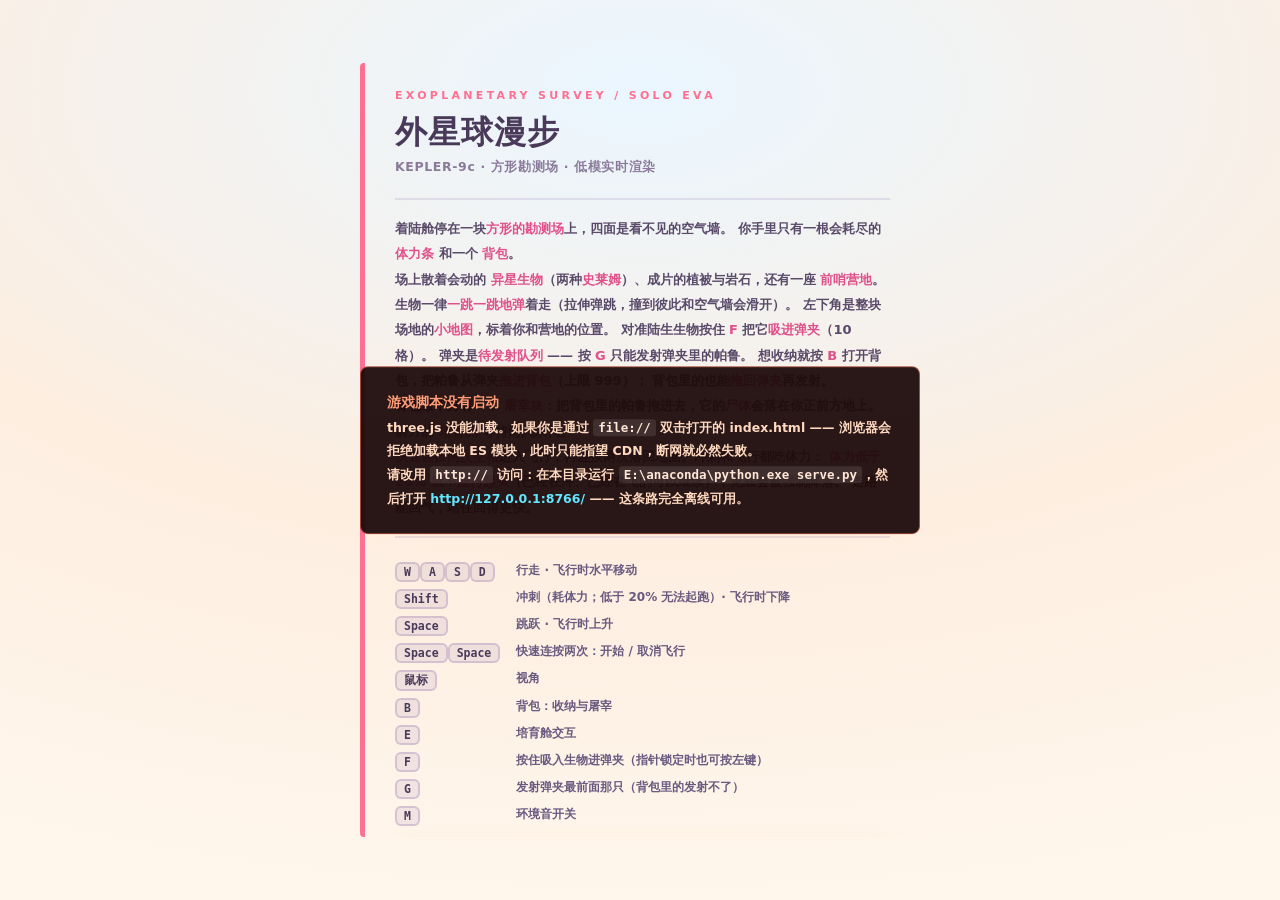
==== index.html @ 89129984 "Uploaded original code" ====
<!DOCTYPE html>
<html lang="zh-CN">
<head>
<meta charset="utf-8" />
<meta name="viewport" content="width=device-width,initial-scale=1,viewport-fit=cover" />
<!-- 内联空图标：省掉每次访问的 /favicon.ico 404 -->
<link rel="icon" href="data:image/svg+xml,%3Csvg xmlns='http://www.w3.org/2000/svg' viewBox='0 0 32 32'%3E%3Ccircle cx='16' cy='16' r='13' fill='%237a4a9e'/%3E%3Ccircle cx='11' cy='12' r='4' fill='%2363e7ff'/%3E%3C/svg%3E" />
<title>KEPLER-9c · 外星球漫步</title>
<link rel="stylesheet" href="./chamber.css" />
<style>
  :root{
    --amber:#ff6f91;
    --cyan:#37c8f0;
    --violet:#b08cff;
    --dim:#8d7fa6;
    --ink:#4a3a5a;
    --cream:#fff8f0;
  }
  *{margin:0;padding:0;box-sizing:border-box}
  html,body{width:100%;height:100%;overflow:hidden;background:#07060f}
  body{
    font-family:"Segoe UI","Microsoft YaHei","PingFang SC",system-ui,-apple-system,sans-serif;
    font-weight:700;
    color:var(--ink); -webkit-font-smoothing:antialiased;
    user-select:none;
  }
  #app{display:block;width:100%;height:100%}

  /* ---------- HUD ---------- */
  #hud{position:fixed;inset:0;pointer-events:none;opacity:0;transition:opacity .5s ease}
  #hud.on{opacity:1}

  .panel{
    background:rgba(255,252,248,.86);
    border:3px solid #ffffff;
    border-radius:18px;
    padding:10px 14px;
    box-shadow:0 4px 0 rgba(190,150,215,.35), 0 10px 24px rgba(130,100,170,.20);
    font-size:12px;
    line-height:1.6;
    letter-spacing:.02em;
    color:var(--ink);
  }

  /* 准星 */
  #reticle{
    position:absolute;left:50%;top:50%;width:22px;height:22px;
    transform:translate(-50%,-50%);
  }
  #reticle::before,#reticle::after{
    content:"";position:absolute;background:rgba(200,235,255,.75);
  }
  #reticle::before{left:50%;top:50%;width:2px;height:2px;transform:translate(-50%,-50%);border-radius:50%;box-shadow:0 0 6px 2px rgba(120,230,255,.55)}
  #reticle i{
    position:absolute;background:rgba(160,220,255,.42);
  }
  #reticle i:nth-child(1){left:50%;top:0;width:1px;height:6px;transform:translateX(-50%)}
  #reticle i:nth-child(2){left:50%;bottom:0;width:1px;height:6px;transform:translateX(-50%)}
  #reticle i:nth-child(3){top:50%;left:0;height:1px;width:6px;transform:translateY(-50%)}
  #reticle i:nth-child(4){top:50%;right:0;height:1px;width:6px;transform:translateY(-50%)}

  /* 左上：标题 */
  #topleft{position:absolute;left:16px;top:16px;max-width:260px}
  #topleft .site{color:var(--amber);font-size:11px;letter-spacing:.18em}
  #topleft .title{font-size:19px;letter-spacing:.03em;margin-top:3px}

  /* 右上：只剩飞行指示灯（不再挂 .panel —— 不飞时它 display:none，
     留着白底边框会变成一个空药丸）。
     本来这里还有体力条 + 地表风速 + 恒星高度，2026-09-23 按用户要求：
     体力条搬到底部中间（原弹夹的位置），风速与恒星高度两个读数删掉。 */
  #topright{position:absolute;right:16px;top:16px;text-align:right}
  /* 飞行指示灯自己顶一颗小药丸，替代原来的 panel 背景 */
  #flytag{
    display:none;padding:6px 12px;border-radius:14px;
    background:rgba(255,252,248,.86);border:3px solid #ffffff;
    box-shadow:0 4px 0 rgba(190,150,215,.30);
    font-size:11px;letter-spacing:.12em;color:#0d9fd6;text-align:right;
  }
  #flytag.on{display:block;animation:warn 1.6s ease-in-out infinite}

  /* 体力条通用件（位置在 #stamwrap 里定） */
  .bar{height:13px;border-radius:8px;background:rgba(120,100,150,.18);border:2.5px solid #fff;overflow:hidden;margin-top:5px}
  .bar>span{display:block;height:100%;width:100%;background:linear-gradient(90deg,#ffe07a,#ffb03c);transition:width .25s linear,background .4s}
  .bar.low>span{background:linear-gradient(90deg,#ff8a4c,#ff5f6d)}
  #stamwrap.low{animation:warn 1.1s ease-in-out infinite}
  @keyframes warn{0%,100%{opacity:1}50%{opacity:.42}}

  /* 左下角**整列**：小地图在上、坐标面板在下（用户 2026-09-23 指定小地图放在"现在的方框上方"）。
     用纵向 flex 而不是给小地图写死 bottom：面板高度会随字号 / 窄屏媒体查询变，
     写死偏移在窄屏必错。整列左对齐、底部贴着 16 px。
     `pointer-events` 继承 #hud 的 none —— 小地图是纯显示，不该抢鼠标。

     ⚠️ 列宽由**最宽的子元素**决定（flex 列的主轴是纵向，宽度是交叉轴）。
     而画布是 `width:100%`（百分比宽度**不参与**父元素的固有宽度计算）⇒
     真正决定列宽的是画布的**固有宽度** 220 + 内边距。所以：
       · 想缩窄屏，必须缩**画布**，只缩 #minimap 的内边距没用；
       · 想让小地图和坐标面板**同宽**，只能靠 `align-items:stretch`（默认），
         两边都别写死宽度。
     本轮第一版就是只在小屏缩了内边距，结果 720 宽下列宽仍是 234 px、
     #bottomleft 被撑宽之后压住了底部中间的体力条（实测重叠 27×55 px）。
     统一用一个变量控制画布尺寸，两处（基础 + 两个断点）都改这一个数。 */
  #leftcol{
    --map: 220px;                  /* 小地图画布的边长（正方形）—— 唯一需要调的数 */
    position:absolute;left:16px;bottom:16px;
    display:flex;flex-direction:column;align-items:stretch;gap:10px;
  }

  /* 小地图 —— **正方形**，范围是整个方形场地（±ARENA），不是"玩家附近的一块"。
     所以它是"区域图"：玩家点随走动在图上移动，营地是一个固定的地标。
     画布 220×220 是**绘制坐标系**（drawMinimap 按它算），显示尺寸交给 CSS 缩放；
     这样窄屏整体缩小时绘制代码一行都不用改。 */
  #minimap{
    width:100%;padding:7px;border-radius:16px;
    background:rgba(255,252,248,.88);border:3px solid #ffffff;
    box-shadow:0 4px 0 rgba(190,150,215,.32), 0 10px 22px rgba(130,100,170,.18);
  }
  /* max-width 走 --map（见 #leftcol 里那段"列宽由画布固有宽度决定"的说明）；
     aspect-ratio 必须**显式**写：
     canvas 是 replaced element，理论上 `width:100%` + `height:auto` 会按内在比例算高，
     但那是"依赖实现"的写法 —— 写死 1/1 才能保证它**真的是正方形**（需求原文就是"正方形"）。
     少了这一行，canvas 会按 HTML 属性 height=220 撑高，宽 190 高 220 ⇒ 长方形。 */
  #minimap canvas{display:block;width:100%;max-width:var(--map);aspect-ratio:1/1;border-radius:10px}

  /* 左下：坐标 / 地貌 / 海拔 —— 位置由 #leftcol 的 flex 决定，自己不再绝对定位 */
  #bottomleft{min-width:210px}
  #bottomleft .k{color:#8a7a9a}

  /* 右下：提示 */
  #bottomright{
    position:absolute;right:16px;bottom:16px;text-align:right;color:#7a6a90;font-size:11px;line-height:1.8;
    background:rgba(255,252,248,.86);border:3px solid #ffffff;border-radius:16px;
    padding:9px 13px;box-shadow:0 4px 0 rgba(190,150,215,.30);
  }
  #bottomright b{color:#ff5f8d;font-weight:800}

  /* ⚠️ 窄窗口收边的 @media 在**文件末尾**（和 640px 那条放一起）——
     别搬到这儿来：媒体查询的优先级**不比基础规则高**（选择器一样就按源码顺序定胜负），
     而 #mag / #stamwrap 的基础规则在后面 ⇒ 放在这里会被它们原样盖掉、
     变成一段"看起来生效、其实一行都没起作用"的死代码。
     这个坑本轮踩过：第一版就写在这儿，#mag / #stamwrap 的窄屏值全是死的，
     只有 #bottomleft / #bottomright（基础规则在更前面）真的收窄了 ——
     而探针当时**照样全绿**（因为只查"有没有重叠"，不查"收窄有没有生效"）。
     所以 _probe_hud.mjs 后来补了一条"窄屏宽度必须小于默认宽度"的断言。 */

  /* 提示条（飞行被拒 / 弹夹满 / 屠宰失败…）—— 保留，只服务信号源的那两条调用删了 */
  #toast{
    position:absolute;left:50%;top:22%;transform:translateX(-50%);
    text-align:center;opacity:0;transition:opacity .4s;
    padding:12px 22px;border-radius:18px;
    background:rgba(255,252,248,.92);border:3px solid #ffffff;
    box-shadow:0 4px 0 rgba(190,150,215,.35), 0 10px 24px rgba(130,100,170,.20);
  }
  #toast.on{opacity:1}
  #toast .l1{color:var(--amber);font-size:11px;letter-spacing:.24em}
  #toast .l2{font-size:20px;letter-spacing:.03em;margin-top:5px;color:var(--ink)}

  /* 弹夹（10 格）—— 原来是 5 格的「采集槽」，容量和身份都变了：
     它现在只是**待发射队列**，收纳在背包里（B 打开后拖动转移）。
     2026-09-23 位置从「底部中间」换成「顶部中间」（原来放罗盘的地方）。 */
  #mag{
    position:absolute;left:50%;top:14px;transform:translateX(-50%);
    display:flex;align-items:center;gap:10px;padding:8px 14px;border-radius:20px;
    background:rgba(255,252,248,.88);border:3px solid #ffffff;
    box-shadow:0 4px 0 rgba(190,150,215,.32), 0 10px 22px rgba(130,100,170,.18);
  }
  #mag em{font-style:normal;font-size:10px;letter-spacing:.22em;color:var(--amber)}
  #mag .pips{display:flex;gap:6px}
  #mag .pips i{
    width:13px;height:13px;border-radius:50%;
    background:rgba(120,100,150,.16);border:2.5px solid rgba(255,255,255,.95);
  }
  #mag .pips i.on{
    background:linear-gradient(180deg,#ffe07a,#ff9a4d);
    border-color:#fff6d8;
    box-shadow:0 0 10px rgba(255,180,80,.75);
  }

  /* 繁衍提醒（可以接生了）—— 挂在弹夹下方、顶部中间。
     刻意做成**常驻 + 呼吸**：它出现时玩家多半正在世界里跑，
     如果做成"闪一下就消失"（像 #toast 那样 2.6 秒）就会被漏掉。 */
  #breedtag{
    display:none;
    position:absolute;left:50%;top:58px;transform:translateX(-50%);
    padding:6px 14px;border-radius:14px;white-space:nowrap;
    background:rgba(255,246,235,.94);border:3px solid #ffffff;
    box-shadow:0 4px 0 rgba(230,150,90,.35);
    font-size:11.5px;letter-spacing:.06em;color:#c1762a;
  }
  #breedtag.on{display:block;animation:warn 1.4s ease-in-out infinite}
  #breedtag b{color:#e0562e}

  /* 体力条 —— 2026-09-23 从右上搬到底部中间（**原弹夹的位置**，两者对调）。
     外形沿用弹夹那颗白色药丸，这样底部中间看起来是「换了个内容」而不是「多了一块」。
     宽度用 min(300px,44vw)：够放下「体力 / 100%」一行 + 一条能看出发电机理的进度条，
     窄窗口时自动收，不会顶到左下的坐标面板。 */
  #stamwrap{
    position:absolute;left:50%;bottom:18px;transform:translateX(-50%);
    width:min(300px,44vw);padding:8px 14px;border-radius:20px;
    background:rgba(255,252,248,.88);border:3px solid #ffffff;
    box-shadow:0 4px 0 rgba(190,150,215,.32), 0 10px 22px rgba(130,100,170,.18);
  }
  #stamwrap .row{display:flex;justify-content:space-between;gap:12px;font-size:11.5px}
  #stamwrap .k{color:#8a7a9a}

  /* 缺氧红边 */
  #vignette{
    position:fixed;inset:0;pointer-events:none;opacity:0;transition:opacity .6s;
    box-shadow:inset 0 0 140px 30px rgba(255,50,70,.55);
  }
  #vignette.on{opacity:1;animation:warn 2.2s ease-in-out infinite}

  /* 暂停与音量 */
  #dim{
    position:fixed;inset:0;background:rgba(17,31,32,.48);backdrop-filter:blur(3px);
    opacity:0;pointer-events:none;transition:opacity .15s;
    display:flex;align-items:center;justify-content:center;z-index:60;padding:16px;
  }
  #dim[hidden]{display:none}
  #dim.on{opacity:1;pointer-events:auto}
  #pause-menu{
    box-sizing:border-box;width:min(400px,100%);max-height:calc(100dvh - 32px);overflow:auto;
    padding:26px;border-radius:8px;color:#29454c;background:#f3f8f5;
    border:1px solid #a5bdb8;box-shadow:0 16px 60px #172c3c38;letter-spacing:0;
  }
  #pause-menu h2{margin:0 0 24px;font-size:22px;letter-spacing:0}
  .volume-row{display:grid;grid-template-columns:minmax(0,1fr) 48px;gap:10px;margin:0 0 22px;font-size:14px}
  .volume-row label{font-weight:600}
  .volume-row output{text-align:right;font-variant-numeric:tabular-nums;color:#527077}
  .volume-row input{grid-column:1 / -1;width:100%;min-width:0;height:26px;margin:0;accent-color:#328779;cursor:pointer}
  #pause-resume{width:100%;min-height:44px;border:1px solid #357f73;border-radius:6px;
    background:#357f73;color:#fff;font:600 14px "Segoe UI","Microsoft YaHei",sans-serif;cursor:pointer}
  #pause-resume:hover{background:#28695f}
  #pause-mute-label{display:flex;align-items:center;gap:8px;margin:0 0 20px;font-size:14px}
  #audio-muted{width:18px;height:18px;accent-color:#328779}
  #pause-menu :focus-visible{outline:3px solid #d2aa47;outline-offset:4px}

  /* 指针锁不可用时的兜底提示 */
  #hint{
    position:fixed;left:50%;bottom:56px;transform:translateX(-50%);
    padding:8px 18px;border-radius:6px;font-size:11.5px;letter-spacing:.06em;
    color:#ffffff;background:linear-gradient(90deg,#ff8fb0,#ffb35c);font-weight:800;
    box-shadow:0 0 22px rgba(255,180,90,.3);
    opacity:0;pointer-events:none;transition:opacity .4s;z-index:6;
  }
  #hint.on{opacity:1}

  /* 启动失败诊断 */
  #fatal{
    display:none;position:fixed;left:50%;top:50%;transform:translate(-50%,-50%);
    max-width:min(560px,88vw);z-index:40;
    padding:22px 26px;border-radius:8px;line-height:1.9;font-size:12.5px;
    color:#ffd9c0;background:rgba(28,10,10,.94);border:1px solid rgba(255,120,90,.55);
  }
  #fatal b{color:#ff9d78;font-size:14px}
  #fatal code{background:rgba(255,255,255,.1);padding:1px 5px;border-radius:3px;color:#ffe6d6}
  #fatal small{color:#c9a89a;word-break:break-all}
  #fatal a,#fatal .u{color:#63e7ff}

  /* 开场 */
  #intro{
    position:fixed;inset:0;display:flex;align-items:center;justify-content:center;
    background:radial-gradient(120% 90% at 50% 10%,#eaf6ff 0%,#fdeee0 55%,#fff6ec 100%);
    z-index:20;transition:opacity .6s ease;
  }
  #intro.hide{opacity:0;pointer-events:none}
  #intro .card{
    width:min(560px,88vw);border-left:5px solid var(--amber);padding:26px 30px;border-radius:4px;
    /* 视口不够高时卡片会被裁掉且**无法找回**：html/body 是 overflow:hidden，
       #intro 又是 position:fixed，所以超出视口的部分既不会出现滚动条、也不会随滚动出现。
       实测 960×540 下标题与按键表底部整块消失（背包面板早有 max-height:86vh;overflow:auto，
       开场卡漏了这一句）。补上即可，高视口下行为完全不变。 */
    max-height:86vh;overflow:auto;
  }
  #intro .eyebrow{color:var(--amber);font-size:11px;letter-spacing:.30em}
  #intro h1{font-size:32px;font-weight:800;letter-spacing:.03em;margin:9px 0 4px;color:var(--ink)}
  #intro .tag{color:#8a7a9a;font-size:12.5px;letter-spacing:.05em}
  #intro .brief{
    margin:22px 0 24px;font-size:13px;line-height:1.95;color:#5a4a6a;
    border-top:2px solid rgba(140,110,170,.18);border-bottom:2px solid rgba(140,110,170,.18);
    padding:16px 0;
  }
  #intro .brief b{color:#e0508a;font-weight:800}
  #intro .keys{display:grid;grid-template-columns:auto 1fr;gap:7px 16px;font-size:12px;color:#6a5a80}
  #intro .keys kbd{
    display:inline-block;min-width:22px;text-align:center;
    background:rgba(140,110,170,.12);border:2px solid rgba(140,110,170,.28);
    border-radius:6px;padding:1px 7px;font-size:11.5px;color:var(--ink);font-weight:700;
  }
  #intro button{
    margin-top:26px;width:100%;padding:13px;cursor:pointer;
    font-family:inherit;font-size:13px;letter-spacing:.24em;
    color:#ffffff;background:linear-gradient(90deg,#ff8fb0,#ffb35c);font-weight:800;
    border:none;border-radius:5px;box-shadow:0 0 26px rgba(255,180,90,.28);
    transition:transform .12s,box-shadow .2s;
  }
  #intro button:hover{transform:translateY(-1px);box-shadow:0 0 34px rgba(255,180,90,.45)}
  #intro .hint{margin-top:12px;font-size:11px;color:#9a8ab0;text-align:center;letter-spacing:.04em}

  /* ---------- 背包（分页：帕鲁 / 繁衍） ---------- */
  #bag{
    position:fixed;inset:0;z-index:12;display:flex;align-items:center;justify-content:center;
    background:rgba(40,26,60,.34);backdrop-filter:blur(3px);
    opacity:0;pointer-events:none;transition:opacity .18s;
  }
  #bag.on{opacity:1;pointer-events:auto}
  #bag .card{
    width:min(600px,92vw);max-height:86vh;overflow:auto;
    background:rgba(255,252,248,.97);border:3px solid #ffffff;border-radius:22px;
    padding:18px 20px 20px;
    box-shadow:0 6px 0 rgba(190,150,215,.35), 0 18px 40px rgba(120,90,160,.30);
  }
  #bag .head{display:flex;align-items:baseline;justify-content:space-between;gap:12px}
  #bag .head .t{font-size:19px;letter-spacing:.06em;color:var(--ink)}
  #bag .head .h{font-size:11px;color:#8d7fa6;letter-spacing:.04em}
  #bag .head .h b{color:#ff5f8d}
  #bag .tabs{display:flex;gap:8px;margin:14px 0}
  #bag .tab{
    flex:1;text-align:center;padding:9px 0;border-radius:14px;cursor:pointer;
    font-size:13px;letter-spacing:.10em;color:#8d7fa6;
    background:rgba(140,110,170,.10);border:3px solid rgba(255,255,255,.92);
    transition:transform .12s,background .2s,color .2s;
  }
  #bag .tab:hover{transform:translateY(-1px)}
  #bag .tab.on{
    color:#ffffff;background:linear-gradient(90deg,#ff8fb0,#ffb35c);
    border-color:#ffffff;box-shadow:0 3px 0 rgba(190,150,215,.45);
  }
  #bag .page{display:none}
  #bag .page.on{display:block}
  #bag .sect{font-size:11px;letter-spacing:.20em;color:#ff6f91;margin:14px 0 8px}
  #bag .sect .hint{letter-spacing:0;color:#a396b8;font-size:10.5px;margin-left:8px}
  #bag .sect .btn{
    float:right;font:inherit;font-size:10px;letter-spacing:.06em;
    padding:3px 9px;border-radius:10px;cursor:pointer;color:#0d7fa6;
    background:rgba(120,220,255,.24);border:2px solid #ffffff;
  }
  #bag .sect .btn:hover{background:rgba(120,220,255,.44)}
  #bag .sect .btn[disabled]{opacity:.38;cursor:default}

  /* 一格帕鲁（弹夹格 / 背包格共用 .pal，只是容器不同） */
  #bag .pal{
    border-radius:12px;border:3px solid #ffffff;overflow:hidden;
    box-shadow:0 3px 0 rgba(190,150,215,.22);
    -webkit-user-select:none;user-select:none;
  }
  #bag .pal .n{display:block;overflow:hidden;text-overflow:ellipsis;white-space:nowrap}
  #bag .pal .s{display:block;color:#9a8ab0;margin-top:2px}

  /* 弹夹：5 列 × 2 行 = 10 格。
     第一版排成 10 列，实测每格只有 48 px，"圆滚食草兽"被截成"圆…"（见 _shots/j1）。
     5 列给到 106 px，名字和体型都读得全，而且"两排十个"本来就像个弹夹。 */
  #bag .slots{display:grid;grid-template-columns:repeat(5,1fr);gap:6px}
  #bag .slots > .pal{
    min-height:46px;padding:7px 9px;
    background:rgba(255,214,150,.44);color:var(--ink);cursor:grab;
  }
  #bag .slots > .pal .n{font-size:11.5px}
  #bag .slots > .pal .s{font-size:10px}
  #bag .slots > .pal.empty{
    background:rgba(140,110,170,.09);color:#b3a6c4;cursor:default;
  }

  /* 背包网格：6 列 + 固定高度可滚动 —— 上限 999 只也不会有 999 行把面板撑爆 */
  #bag .baggrid{
    display:grid;grid-template-columns:repeat(6,1fr);gap:6px;
    max-height:188px;overflow-y:auto;padding:5px;border-radius:14px;
    background:rgba(140,110,170,.06);
    border:2px dashed rgba(140,110,170,.20);
  }
  #bag .baggrid > .pal{
    padding:7px 8px;min-height:46px;font-size:11px;
    background:rgba(255,214,150,.36);color:var(--ink);cursor:grab;
  }
  #bag .baggrid > .pal .n{font-size:11.5px}
  #bag .baggrid > .pal .s{font-size:10px}
  #bag .emptyhint{font-size:11px;color:#a396b8;padding:12px 6px}

  /* 拖放反馈：正在拖的格子变淡；接收区高亮。
     （原来 .hot 被加在 #bagPage0 上，而这里的选择器要求元素自带 data-zone ⇒
       高亮**从来没显示过**。现在改成给解析出来的那个 zone 元素加 .hot。） */
  #bag .pal.dragging{opacity:.40}
  #bag [data-zone].hot{background:rgba(120,220,255,.20)}

  /* 屠宰块：卡片最下方的一块。
     ⚠️ **必须是 sticky** —— 这是 2026-09-22 靠真浏览器探针量出来的问题，
     无头测试**看不见**（它只验处理器逻辑 + 假元素链，不量几何）：
     帕鲁页内容一多，卡片超过 max-height:86vh 开始滚动，而这块在最下方
     ⇒ 被推到可视区外。实测：屠宰块中心 y=690 / 视口高 602，
     于是"拖到屠宰块上"这条链路里 dragOver 与 drop 的命中点都在屏幕外，
     全程 0 反应 —— 玩家既看不见也拖不到，等于这个功能没做。
     sticky(bottom:0) 让它在卡片滚动时钉在可视区底部，随时能被命中。
     代价：必须换成**不透明背景**，否则滚上来的内容会从它背后透出来。 */
  #bag .slab{
    position:sticky;bottom:0;z-index:2;
    margin-top:14px;padding:11px 14px;border-radius:16px;
    display:flex;align-items:center;justify-content:space-between;gap:12px;
    background:#fff3f5;
    border:3px dashed rgba(230,90,120,.45);
    transition:background .15s,border-color .15s;
  }
  #bag .slab .t{font-size:12.5px;letter-spacing:.14em;color:#d24a6e}
  #bag .slab .hint{letter-spacing:0;color:#b08fa0;font-size:10.5px;margin-left:8px}
  #bag .slab .ct{font-size:11.5px;color:#a396b8}
  #bag .slab .ct b{font-size:15px;color:#d24a6e;letter-spacing:.04em}
  /* 高亮态同理要**不透明**，否则钉住时背后内容会透出来 */
  #bag .slab.hot{background:#ffdde4;border-color:#e8567a;border-style:solid}

  /* ---------- 繁衍页（2026-09-23：骨架 → 真界面） ----------
     3 行 = 3 对；每行 [编号][左槽] [中列：状态+按钮] [右槽]。
     用 flex 而不是 grid：中列宽度随按钮文案变（"交配"→"交配中…"→"接生"），
     grid 的定宽会让槽位跟着抖。 */
  #bag .brow{
    display:flex;align-items:center;gap:8px;margin-bottom:8px;
    background:rgba(140,110,170,.05);border-radius:14px;padding:8px 10px;
  }
  #bag .bnum{
    flex:0 0 auto;width:20px;height:20px;border-radius:50%;
    background:rgba(140,110,170,.16);color:#7a6a90;
    font-size:11px;display:flex;align-items:center;justify-content:center;
  }
  #bag .bslot{
    flex:1 1 0;min-width:0;min-height:64px;border-radius:12px;padding:8px 10px;
    background:#fffdfb;border:2.5px solid rgba(255,255,255,.95);
    box-shadow:0 2px 0 rgba(190,150,215,.20);
    display:flex;flex-direction:column;justify-content:center;gap:3px;
    cursor:pointer;
  }
  #bag .bslot.empty{
    background:rgba(140,110,170,.05);border:2.5px dashed rgba(140,110,170,.26);
    cursor:default;
  }
  #bag .bslot .n{font-size:11.5px;overflow:hidden;text-overflow:ellipsis;white-space:nowrap}
  #bag .bslot .s{font-size:10px;color:#9a8ab0;overflow:hidden;text-overflow:ellipsis;white-space:nowrap}
  #bag .bmid{flex:0 0 92px;display:flex;flex-direction:column;align-items:center;gap:5px}
  #bag .bmid .btn{font-size:11px;padding:5px 12px}
  #bag .bstat{font-size:10px;color:#a396b8;letter-spacing:.04em;white-space:nowrap}
  #bag .bstat.run{color:#d2894a}
  #bag .bstat.run b{font-size:14px;color:#e07a2e;letter-spacing:0}
  #bag .bstat.ok{color:#2fa86a}
  #bag .bres{
    margin-top:4px;padding:9px 12px;border-radius:12px;font-size:11px;line-height:1.75;
    background:rgba(120,220,255,.14);border:2.5px solid rgba(255,255,255,.9);color:#3d6f88;
  }
  #bag .bres.hint{background:rgba(140,110,170,.06);color:#a396b8}

  /* 右键菜单（帕鲁页背包格子上右键 →「送去交配」）。
     position:fixed + 鼠标坐标：放在 #bagCard 里但不受它的布局影响。 */
  #bag .palmenu{
    position:fixed;z-index:9;display:none;min-width:120px;padding:5px;
    background:#fffdfb;border-radius:12px;border:2.5px solid #ffffff;
    box-shadow:0 6px 18px rgba(130,100,170,.28);
  }
  #bag .palmenu.on{display:block}
  #bag .palmenu .mi{
    display:block;width:100%;text-align:left;font:inherit;font-size:11.5px;
    padding:7px 10px;border:0;border-radius:9px;background:transparent;
    color:var(--ink);cursor:pointer;
  }
  #bag .palmenu .mi:hover{background:rgba(120,220,255,.30)}
  #bag .palmenu .mi[disabled]{opacity:.38;cursor:default}
  #bag .palmenu .mi[disabled]:hover{background:transparent}

  #bag .dex{display:flex;flex-wrap:wrap;gap:8px}
  #bag .dex i{
    font-style:normal;font-size:11.5px;padding:5px 11px;border-radius:12px;
    background:rgba(140,110,170,.10);border:2.5px solid #ffffff;color:#a396b8;
  }
  #bag .dex i.got{color:#0d9fd6;background:rgba(120,220,255,.24)}
  /* 「素材」那一行的样式（.mat/.dot/.nm/.ct）已随矿/孢子撤掉 */
  #bag .foot{
    margin-top:14px;padding-top:12px;border-top:2px solid rgba(140,110,170,.16);
    font-size:11.5px;color:#8d7fa6;display:flex;justify-content:space-between;gap:10px;
  }

  /* 「拾取素材」的浮动提示样式已撤掉（连 element #pick 一起删） */

  /* ============================================================
     窄窗口收边 —— 数字是 _probe_hud.mjs 用**真浏览器量出来的**，不是估的
     ------------------------------------------------------------
     弹夹搬到顶部中间、体力条搬到底部中间之后，量了两个窄视口：
       · 720×560：体力条(300 px) 与 #bottomleft / #bottomright 各压住 16 / 12 px
       · 620×520：弹夹(252 px) 还压住 #topleft 5 px，底部那两条压得更多
     ⚠️ 这**不是"搬位置造成的"**：底部中间那颗药丸原来就在那儿（弹夹原在底部中间），
     所以这是**既有的窄屏缺陷，只是以前没人量过**（窄屏只有肉眼截图这一条检查路径）。
     这里顺手修掉，而**位置一个都不动** —— 只做三件不改位置的事：
       ① 两个角面板在窄屏收紧字号与内边距，把中间通道让出来；
       ② 弹夹的格子与小标题在窄屏缩一档（比整体 scale() 清晰，也不会糊字）；
       ③ 极窄时沿用既有策略（原来 <=640px 就藏 #topright），把按键提示也收掉。

     ⚠️⚠️ 位置不能动：这种收边 @media **必须放在所有基础规则之后**。
     媒体查询的优先级不比基础规则高 —— 选择器一样时就按**源码顺序**定胜负。
     第一版把它写在了 #mag / #stamwrap 的基础规则**前面**，于是那两条的窄屏值
     被原样盖掉、成了死代码，而探针当时**照样全绿**（它只查"有没有重叠"）。
     后来补了「窄屏宽度必须小于默认宽度」这条断言才暴露出来。
     ⇒ 改完必须重跑 `node _probe_hud.mjs`，并且**看那些宽度数字真的变小了没有**。
     ============================================================ */
  @media (max-width:820px){
    /* ⚠️ 收窄屏必须缩 --map（画布边长），不能只缩内边距 —— 列宽是画布的
       **固有宽度**决定的（百分比宽度不参与父元素固有宽度计算）。第一版就是只缩内边距，
       720 宽下列宽仍是 234 px，#bottomleft 被撑宽后压住了体力条。 */
    #leftcol{--map:156px;gap:8px}
    #minimap{padding:5px;border-width:2px;border-radius:13px}
    #bottomleft{font-size:10px;padding:7px 10px;min-width:0}
    #bottomright{font-size:10px;padding:7px 10px}
    #mag{padding:7px 11px;gap:8px}
    #mag .pips{gap:5px}
    #mag .pips i{width:11px;height:11px;border-width:2px}
    #stamwrap{width:min(280px,38vw)}
  }

  @media (max-width:640px){
    #topright{display:none}
    #intro h1{font-size:23px}
    /* 极窄（见上面「窄窗口收边」那条长注释）：按键提示一并收掉，
       把底部中间那条体力药丸的通道让干净。实测 620×520 下这样才不压住 #bottomleft。 */
    #bottomright{display:none}
    #leftcol{--map:132px;gap:7px}
    #minimap{padding:4px;border-width:2px;border-radius:11px}
    #bottomleft{font-size:9.5px}
    #mag .pips i{width:10px;height:10px;border-width:2px}
    #mag{padding:6px 10px;gap:7px}
    #stamwrap{width:min(220px,36vw)}
  }
</style>
</head>
<body>
<canvas id="app"></canvas>

<div id="hud">
  <div id="reticle"><i></i><i></i><i></i><i></i></div>

  <div id="topleft" class="panel">
    <div class="site">KEPLER-9c · 巡测任务</div>
    <div class="title">外星球漫步</div>
  </div>

  <!-- 顶部中间：弹夹 —— **这里原来是罗盘**。
       罗盘是「12 处异常信号源的方位表」的可视化（只指向最近的未测绘信号源），
       信号源这一轮整个撤掉了（见 8 节），它就没有数据源了 ⇒ 连它一起删，
       把这块最显眼的位置让给弹夹（用户 2026-09-23 指定）。
       ⚠️ 顺带修掉一个存在很久的问题：弹夹原来在 #hud **外面**（body 的直接子节点），
       而 `&hud=0` 只是把 #hud 设成 display:none ⇒ 此前所有"取干净画面"的截图里，
       其实一直挂着一颗弹夹药丸。挪进 #hud 后它才真的跟着 HUD 一起显隐。 -->
  <div id="mag"><em>弹夹</em><div class="pips" id="magPips"><i></i><i></i><i></i><i></i><i></i><i></i><i></i><i></i><i></i><i></i></div></div>

  <!-- 繁衍提醒：倒计时结束时**玩家可能正在世界里跑**（用户要求"提醒玩家前去接生"），
       所以必须有一个 HUD 级的、**不会自己消失**的提示 —— 只靠 #toast（2.6 秒自动消失）
       玩家会漏掉。放在弹夹下方（顶部中间），由 updateHUD 开关。 -->
  <div id="breedtag">培育舱已就绪</div>

  <!-- 右上：只剩飞行指示灯。
       体力条搬去下面（原弹夹的位置），地表风速 / 恒星高度两个读数删掉。
       这里**不再挂 class="panel"** —— 不飞的时候 #flytag 是 display:none，
       留着 panel 的白底+边框会变成一个空药丸挂在右上角。 -->
  <div id="topright">
    <div id="flytag">飞行模式 · 双击空格降落</div>
  </div>

  <!-- 左下：**小地图 + 坐标 / 地貌**（小地图在面板上方 —— 用户 2026-09-23 指定）。
       两者包在一个纵向 flex 列里，而不是给小地图写死一个 bottom 偏移：
       面板高度会随内容/字号/窄屏媒体查询变，写死偏移一定会对不上。 -->
  <div id="leftcol">
    <!-- 小地图：正方形，范围 = **整个方形场地**（±ARENA），不是"玩家附近的一块"。
         所以它是"区域图"而不是"雷达" —— 玩家点会随走动在图上移动。
         内容由 drawMinimap() 每帧重画（见 14 节）。 -->
    <div id="minimap"><canvas id="mapCanvas" width="220" height="220"></canvas></div>

    <div id="bottomleft" class="panel">
      <div><span class="k">坐标</span> <span id="coords">—</span></div>
      <div><span class="k">地貌</span> <span id="biome">—</span></div>
      <div><span class="k">海拔</span> <span id="alt">—</span></div>
    </div>
  </div>

  <div id="bottomright">
    <div><b>WASD</b> 移动 · <b>Shift</b> 冲刺（耗体力）</div>
    <div><b>Space</b> 跳跃 · <b>双击空格</b> 飞行／降落</div>
    <div><b>B</b> 背包 · <b>M</b> 静音</div>
    <div><b>F</b> 吸入生物 · <b>G</b> 吐出</div>
    <div><b>Alt</b> 显示鼠标 · <b>Esc</b> 暂停</div>
  </div>

  <!-- 底部中间：体力 —— **原弹夹的位置**（和弹夹对调，用户 2026-09-23 指定）。
       外形沿用弹夹那颗白色药丸（同一处位置，视觉上是"换了个内容"而不是"多了一块"）。 -->
  <div id="stamwrap">
    <div class="row"><span class="k">体力</span><span id="stamnum">100%</span></div>
    <div class="bar" id="stambar"><span></span></div>
  </div>

  <!-- 提示条：**保留**。信号源那两条调用删了，但飞行被拒 / 弹夹满 / 屠宰失败还在用它。
       默认文案不能再写 SIGNAL ACQUIRED（信号源没了），改成中性占位。 -->
  <div id="toast"><div class="l1">—</div><div class="l2" id="toastName"></div></div>
  <button id="water-action" type="button" hidden><kbd>E</kbd><span id="water-action-label">领取爱心辐射枪</span></button>
</div>

<div id="vignette"></div>
<div id="dim" hidden>
  <section id="pause-menu" role="dialog" aria-modal="true" aria-labelledby="pause-title">
    <h2 id="pause-title">已暂停</h2>
    <div class="volume-row">
      <label for="volume-master">主音量</label><output id="volume-master-value" for="volume-master">100%</output>
      <input id="volume-master" type="range" min="0" max="100" step="1" value="100">
    </div>
    <div class="volume-row">
      <label for="volume-background">背景</label><output id="volume-background-value" for="volume-background">100%</output>
      <input id="volume-background" type="range" min="0" max="100" step="1" value="100">
    </div>
    <div class="volume-row">
      <label for="volume-effects">音效</label><output id="volume-effects-value" for="volume-effects">100%</output>
      <input id="volume-effects" type="range" min="0" max="100" step="1" value="100">
    </div>
    <label id="pause-mute-label"><input id="audio-muted" type="checkbox">静音</label>
    <button id="pause-resume" type="button">继续游戏</button>
  </section>
</div>
<div id="hint"></div>
<div id="fatal"></div>

<section id="chamber-hud" hidden aria-label="培育舱">
  <header><span id="chamber-name">GENESIS / 01</span><b id="chamber-phase">等待亲代</b></header>
  <div class="chamber-slots"><span id="chamber-left">左槽 · 空</span><span id="chamber-right">右槽 · 空</span></div>
  <div id="chamber-countdown"></div>
  <div class="chamber-controls">
    <span id="chamber-loaded"></span>
    <button id="chamber-fire" title="向瞄准的槽位投放（G）">投放</button>
    <button id="chamber-suck" title="吸回亲代或收下后代（F）">吸回</button>
    <button id="chamber-interact" title="在舱前交互（E）">开始结合</button>
  </div>
</section>

<!-- 背包仅用于收纳；结合在地图上的太空舱内进行。 -->
<div id="bag">
  <div class="card" id="bagCard">
    <div class="head">
      <span class="t">背包</span>
      <span class="h"><b>B</b> 关闭</span>
    </div>
    <div class="page on" id="bagPage0"></div>

    <!-- 屠宰块：放在卡片**最下方**（不在任何一页里），两页都看得见。
         把它挂在卡片上而不是页里，是因为拖放委托在 #bagCard —— 见 14c 节注释。 -->
    <div class="slab" data-zone="slay" id="slayBlock">
      <div class="t">屠宰块<span class="hint">把帕鲁拖进来 → 尸体落在你正前方</span></div>
      <div class="ct"><b id="slayCount">0</b> 只已处理</div>
    </div>

  </div>
</div>

<div id="intro">
  <div class="card">
    <div class="eyebrow">EXOPLANETARY SURVEY / SOLO EVA</div>
    <h1>外星球漫步</h1>
    <div class="tag">KEPLER-9c · 方形勘测场 · 低模实时渲染</div>
    <div class="brief">
      着陆舱停在一块<b>方形的勘测场</b>上，四面是看不见的空气墙。
      你手里只有一根会耗尽的 <b>体力条</b> 和一个 <b>背包</b>。<br />
      场上散着会动的 <b>异星生物</b>（两种<b>史莱姆</b>）、成片的植被与岩石，还有一座
      <b>前哨营地</b>。生物一律<b>一跳一跳地弹</b>着走（拉伸弹跳，撞到彼此和空气墙会滑开）。
      左下角是整块场地的<b>小地图</b>，标着你和营地的位置。
      对准陆生生物按住 <b>F</b> 把它<b>吸进弹夹</b>（10 格）。
      弹夹是<b>待发射队列</b> —— 按 <b>G</b> 只能发射弹夹里的帕鲁。
      想收纳就按 <b>B</b> 打开背包，把帕鲁从弹夹<b>拖进背包</b>（上限 999）；
      背包里的也能<b>拖回弹夹</b>再发射。<br />
      背包最下方有一个 <b>屠宰块</b>：把背包里的帕鲁拖进去，它的<b>尸体</b>会落在你正前方地上。<br />
      前方的 <b>培育舱</b> 等待两只亲代。<br />
      <b>快速连按两次空格</b>进入飞行，再连按两次落回地面。冲刺和飞行都吃体力：
      <b>体力低于 20% 就不能再起头</b>（已经在冲、已经在飞的可以继续），见底会被强制降落。
      走路能回气，站住回得更快。
    </div>
    <div class="keys">
      <span><kbd>W</kbd><kbd>A</kbd><kbd>S</kbd><kbd>D</kbd></span><span>行走 · 飞行时水平移动</span>
      <span><kbd>Shift</kbd></span><span>冲刺（耗体力；低于 20% 无法起跑）· 飞行时下降</span>
      <span><kbd>Space</kbd></span><span>跳跃 · 飞行时上升</span>
      <span><kbd>Space</kbd><kbd>Space</kbd></span><span>快速连按两次：开始 / 取消飞行</span>
      <span><kbd>鼠标</kbd></span><span>视角</span>
      <span><kbd>B</kbd></span><span>背包：收纳与屠宰</span>
      <span><kbd>E</kbd></span><span>培育舱交互</span>
      <span><kbd>F</kbd></span><span>按住吸入生物进弹夹（指针锁定时也可按左键）</span>
      <span><kbd>G</kbd></span><span>发射弹夹最前面那只（背包里的发射不了）</span>
      <span><kbd>M</kbd></span><span>环境音开关</span>
    </div>
    <button id="startBtn">开 始 探 索</button>
    <div class="hint">点击后鼠标将被锁定 · 按 Alt 显示鼠标 · 按 Esc 暂停<br>若浏览器不允许锁定鼠标，会提示改用「按住左键拖动」转视角</div>
  </div>
</div>

<script>
/* 诊断层：任何脚本错误 / Promise 异常 / 启动超时，都直接显示在页面上 */
(function () {
  function showFatal(html) {
    var d = document.getElementById('fatal');
    if (!d) return;
    d.style.display = 'block';
    d.innerHTML = html;
  }
  /* 具体错误优先：已经显示过明确原因，就别让启动超时把它覆盖掉 */
  window.__showFatal = function (html) { window.__fatalShown = true; showFatal(html); };

  window.addEventListener('error', function (e) {
    window.__showFatal('<b>脚本错误</b><br><small>' +
      String((e && (e.message || e.error)) || '未知错误') +
      (e && e.filename ? '<br>' + e.filename + ' : ' + e.lineno : '') + '</small>');
  });
  window.addEventListener('unhandledrejection', function (e) {
    window.__showFatal('<b>未处理的 Promise 异常</b><br><small>' + String((e && e.reason) || '') + '</small>');
  });

  window.__BOOT_TIMEOUT__ = setTimeout(function () {
    if (window.__gameBooted || window.__fatalShown) return;
    showFatal('<b>游戏脚本没有启动</b><br>' +
      'three.js 没能加载。如果你是通过 <code>file://</code> 双击打开的 index.html —— ' +
      '浏览器会拒绝加载本地 ES 模块，此时只能指望 CDN，断网就必然失败。<br>' +
      '请改用 <code>http://</code> 访问：在本目录运行 ' +
      '<code>E:\\anaconda\\python.exe serve.py</code>，然后打开 ' +
      '<span class="u">http://127.0.0.1:8766/</span> —— 这条路完全离线可用。');
  }, 4000);
})();
</script>

<script type="module">
/* three.js：优先用本地副本，失败自动回退 CDN。
   （内置预览面板是沙箱 iframe，相对路径不一定可用，所以回退是必需的。） */
let THREE;
try {
  THREE = await import('./vendor/three.module.min.js');
} catch (errLocal) {
  console.warn('[alien-walk] 本地 three.js 加载失败，尝试 CDN：', errLocal);
  try {
    THREE = await import('https://cdn.jsdelivr.net/npm/three@0.180.0/build/three.module.min.js');
  } catch (errCdn) {
    window.__showFatal('<b>three.js 加载失败</b><br>本地副本与 CDN 均不可用。' +
      '<br><small>' + String((errCdn && errCdn.message) || errCdn) + '</small>');
    throw errCdn;
  }
}

/* GLTFLoader（读 8c 节的植被/岩石模型）。
   单独一个 try：它失败不该拖垮整个游戏 —— 植被是装饰，世界仍要能走。
   不做 CDN 兜底是有意的：npm 上那份用的是裸标识符 `from 'three'`，
   浏览器没有 importmap 解析不了；而且走 CDN 会再实例化一份 three，
   和游戏手里的 THREE 不是同一个模块实例，instanceof / 共享设置全会错。
   宁可少装饰，也不要一个静默半坏的状态。 */
let GLTFLoader = null;
try {
  ({ GLTFLoader } = await import('./vendor/GLTFLoader.js'));
} catch (errGltf) {
  console.warn('[alien-walk] GLTFLoader 不可用，植被与岩石将不会生成：', errGltf);
  globalThis.__gltfBootError = String((errGltf && errGltf.message) || errGltf);
}
const {createChamberSystem, CHAMBER_POSITIONS} = await import('./chamber-system.mjs');
const {createWaterGun} = await import('./water-gun.mjs');
const {createBonePhysics} = await import('./bone-physics.mjs');
const {createTripoClient, cloneOffspring, disposeModel} = await import('./tripo-runtime.mjs');

/* ============================================================
   0. 世界参数
   ============================================================ */
const WORLD    = 800;          // 地面画布边长（米）—— 远大于场地，好让雾把边界吃掉
const GRID     = 100;          // 地面分段 → 8 米一格（平地上只作空间参照）
const HALF     = WORLD / 2;    // 半幅；⚠️ 2026-09-23 起**当前没有读者**
                               //（唯一的读者是 biomeAt 的 46 m 分区网格，地貌统一后没了）。
                               // 留着是因为它和 WORLD 是一对几何参数，将来做分区还会用；
                               // 谁要清理它，知道自己在删什么就行 —— 不是漏删。
const SEED     = 20260922;
let chamberSystem = null;
let waterGun = null, collectorRig = null;
const EYE      = 1.68;
const ARENA    = 100;          // 可行走正方形半边长（米）：200×200 的场地，四周是空气墙
/* ⚠️ 这 12 个"空位"**不是信号源，也不生成任何东西** —— 它只是随机数配重。
   来历：这里原本是 12 处「异常信号源」（发光信标 + 罗盘方位表 + 按 E 采集 + 完成条件），
   2026-09-23 按要求**整套删除**。但它的位置是用共享随机流 `rndWorld` 抽出来的（拒绝采样），
   删掉这次抽取，下游的植被 101 / 营地 7 / 史莱姆 8 / 动物 41 会**整体前移一位、全部重排**。
   所以保留：① 这次抽取本身；② 这批坐标当"别长东西的空地"锚点（8c/8d 的 avoid 列表）。
   详见第 8 节。 */
const SIGNAL_BLANKS = 12;

const SUN_DIR  = new THREE.Vector3(0.62, 0.52, 0.58).normalize();

/* ============================================================
   1. 确定性哈希与随机数
   ------------------------------------------------------------
   原来这里还有 smoothstep / vnoise / fbm / ridged 四个噪声函数，
   它们**只服务于起伏地形与按高度着色**。世界改成平地之后全部失去调用方，
   已删（需要时可从 _backup/index_iter10.html 取回）。
   留下的这两个：hash2 给地面贴图的廉价噪声取格点值（第 6 节 valueNoise2），
   mulberry32 给所有散布/动物做确定性随机。
   （hash2 原来还给 biomeAt 做区域哈希；2026-09-23 地貌统一成「初始台地」之后
     那条用法没了，但**噪声那条还在**，所以它必须留着。）
   ============================================================ */
function hash2(x, y) {
  let h = Math.imul(x | 0, 374761393) + Math.imul(y | 0, 668265263) + 1013904223;
  h = Math.imul(h ^ (h >>> 13), 1274126177);
  return ((h ^ (h >>> 16)) >>> 0) / 4294967296;
}
function mulberry32(a) {
  return function () {
    a = (a + 0x6D2B79F5) | 0;
    let t = Math.imul(a ^ (a >>> 15), 1 | a);
    t = (t + Math.imul(t ^ (t >>> 7), 61 | t)) ^ t;
    return ((t ^ (t >>> 14)) >>> 0) / 4294967296;
  };
}

/* ============================================================
   2. 地面（平地）
   ------------------------------------------------------------
   整个世界就是一块水平的地板：任何 (x,z) 的高度恒为 0。
   起伏地形和环形山壁已按要求撤掉 —— 边界改成**正方形空气墙**，
   判据是 max(|x|,|z|) > ARENA（见第 15 节主循环）。
   sampleHeight / slopeAt 保留同名，因为动物、道具、散布、相机都还在调它们。
   ============================================================ */
const SPAWN = { x: 0, z: 0 };      // 出生在场地正中
const GROUND_Y = 0;

function sampleHeight() { return GROUND_Y; }
function slopeAt()      { return 0; }     // 平地无坡

/* ============================================================
   3. 渲染器 / 场景 / 相机
   ============================================================ */
const canvas = document.getElementById('app');
const renderer = new THREE.WebGLRenderer({ canvas, antialias: true, powerPreference: 'high-performance' });
renderer.setPixelRatio(Math.min(window.devicePixelRatio || 1, 2));
renderer.setSize(window.innerWidth, window.innerHeight);
renderer.outputColorSpace = THREE.SRGBColorSpace;
renderer.toneMapping = THREE.ACESFilmicToneMapping;
renderer.toneMappingExposure = 1.02;
renderer.shadowMap.enabled = true;
renderer.shadowMap.type = THREE.PCFSoftShadowMap;

const scene = new THREE.Scene();
/* 雾色 = 天穹地平线雾带的颜色（第 4 节 stops 里 y=0 那一条）。两边一起改，不然会露出硬边。 */
const HORIZON = 0xd4ecff;
scene.fog = new THREE.FogExp2(HORIZON, 0.0060);

let vacBeam = null;                   // 吸力光锥（在采集器块里创建）
let cloudLayers = [];                 // 积云板（两层水平面，在主循环里缓慢自转）

/* ---------- 自适应画质 ----------
   前 90 帧预热后开始统计真实帧间隔；连续 90 帧平均超过 1/45 秒就降一档 pixelRatio。
   最多降 3 档，好机器完全不受影响。 */
const PIXEL_STEPS = [2, 1.5, 1.25, 1];
const perf = { acc: 0, frames: 0, level: -1, last: 0, warm: 0 };
function applyPixelRatio(level) {
  perf.level = level;
  renderer.setPixelRatio(Math.min(window.devicePixelRatio || 1, PIXEL_STEPS[level]));
}
function perfTick() {
  const now = performance.now();
  const raw = perf.last ? (now - perf.last) / 1000 : 0;
  perf.last = now;
  if (perf.level < 0) return;            // 等第一次 applyPixelRatio
  perf.warm++;
  if (perf.warm < 60) return;            // 预热
  perf.acc += Math.min(raw, 0.5);
  perf.frames++;
  if (perf.frames < 90) return;
  const avg = perf.acc / perf.frames;
  if (avg > 1 / 45 && perf.level < PIXEL_STEPS.length - 1) {
    applyPixelRatio(perf.level + 1);
    console.log('[alien-walk] 帧时间 ' + (avg * 1000).toFixed(1) +
                'ms → 降采样到 ' + PIXEL_STEPS[perf.level] + 'x');
  }
  perf.acc = 0; perf.frames = 0;
}
applyPixelRatio(0);          // 初始档位（必须在 perf 定义之后）
const camera = new THREE.PerspectiveCamera(74, window.innerWidth / window.innerHeight, 0.1, 1200);
/* 必须把相机加进场景，挂在它身上的第一人称道具才会被渲染 */
scene.add(camera);

/* ---------- 第一人称采集器（糖果玩具风） ---------- */
{
  const gold = new THREE.MeshStandardMaterial({ color: 0xf6c86a, roughness: 0.22, metalness: 0.45 });
  const dark = new THREE.MeshStandardMaterial({ color: 0x5a5268, roughness: 0.3, metalness: 0.25 });
  const glow = new THREE.MeshStandardMaterial({ color: 0x9ff0ff, emissive: 0x35c8f0, emissiveIntensity: 1.3, roughness: 0.15 });

  const rig = new THREE.Group();
  collectorRig = rig;

  const body = new THREE.Mesh(new THREE.CapsuleGeometry(0.155, 0.20, 4, 14), gold);
  body.rotation.x = Math.PI / 2;
  rig.add(body);

  const noz = new THREE.Mesh(new THREE.CylinderGeometry(0.10, 0.165, 0.20, 14), dark);
  noz.rotation.x = Math.PI / 2;
  noz.position.z = -0.22;
  rig.add(noz);

  const ring = new THREE.Mesh(new THREE.TorusGeometry(0.13, 0.038, 10, 22), glow);
  ring.position.z = -0.31;
  rig.add(ring);

  const grip = new THREE.Mesh(new THREE.CapsuleGeometry(0.055, 0.18, 4, 10), dark);
  grip.position.set(0, -0.17, 0.08);
  grip.rotation.x = 0.4;
  rig.add(grip);

  const bulb = new THREE.Mesh(new THREE.SphereGeometry(0.05, 12, 8), glow);
  bulb.position.set(0, 0.13, 0.10);
  rig.add(bulb);

  rig.position.set(0.30, -0.27, -0.52);
  rig.rotation.set(0.05, -0.20, -0.12);
  camera.add(rig);

  // 吸力光锥：只在吸尘时显示
  vacBeam = new THREE.Mesh(
    new THREE.ConeGeometry(0.62, 3.4, 16, 1, true),
    new THREE.MeshBasicMaterial({
      color: 0xb8f4ff, transparent: true, opacity: 0.22, side: THREE.DoubleSide,
      depthWrite: false, blending: THREE.AdditiveBlending,
    })
  );
  vacBeam.rotation.x = Math.PI / 2;     // 尖端在身前，开口朝远处
  vacBeam.position.set(0.30, -0.30, -2.2);
  vacBeam.visible = false;
  camera.add(vacBeam);
}

/* ============================================================
   4. 天空：帕鲁风蓝天 / 穹顶积云 / 卡通化的巨星与双月
   ------------------------------------------------------------
   这一节原来是**黄昏异星天**：橙粉渐变 + 1900 颗星 + 纪实色带的气态巨星
   + 行星环 + 双月 + 恒星盘。按要求整体换成「和地面同一套画风」的明亮日间天：
     · 天穹渐变改成蓝天（地平线暖白 → 天顶饱和蓝），和雾色对齐，接缝看不出来
     · 新增**穹顶积云层**：一张 canvas 云图贴在上半球壳内侧，缓慢自转
     · 星空**撤掉** —— 帕鲁那种大白天没有星星，留着反而脏
     · 巨星 / 行星环 / 双月 / 恒星盘**保留**，但改成扁平饱和的卡通配色
       （这是游戏"外星球"的身份，不做删除，只做重画）
   ============================================================ */
function buildSky() {
  const g = new THREE.SphereGeometry(760, 40, 26);
  const pos = g.attributes.position;
  const col = new Float32Array(pos.count * 3);
  /* 蓝天渐变。y=0 附近那条 sfumato 是**地平线雾带**，它必须和 scene.fog 的颜色一致
     （FOG = 0xd4ecff），否则远处地面和天空之间会出现一条硬边。 */
  const stops = [
    { y: -1.00, c: 0xe8f4ff },
    { y: -0.06, c: 0xdcf0ff },
    { y:  0.00, c: 0xd4ecff },
    { y:  0.08, c: 0xa8d8ff },
    { y:  0.30, c: 0x74bcf4 },
    { y:  0.65, c: 0x4a9ae8 },
    { y:  1.00, c: 0x2f7fe0 },
  ].map(s => ({ y: s.y, c: new THREE.Color(s.c) }));
  const tmp = new THREE.Color();
  for (let k = 0; k < pos.count; k++) {
    const ny = pos.getY(k) / 760;
    let a = stops[0], b = stops[stops.length - 1];
    for (let s = 0; s < stops.length - 1; s++) {
      if (ny >= stops[s].y && ny <= stops[s + 1].y) { a = stops[s]; b = stops[s + 1]; break; }
    }
    const t = b.y === a.y ? 0 : (ny - a.y) / (b.y - a.y);
    tmp.copy(a.c).lerp(b.c, Math.min(1, Math.max(0, t)));
    col[k * 3] = tmp.r; col[k * 3 + 1] = tmp.g; col[k * 3 + 2] = tmp.b;
  }
  g.setAttribute('color', new THREE.BufferAttribute(col, 3));
  const sky = new THREE.Mesh(g, new THREE.MeshBasicMaterial({
    vertexColors: true, side: THREE.BackSide, fog: false, depthWrite: false
  }));
  sky.renderOrder = -10;
  scene.add(sky);
}

/* ---------- 积云：两层水平云板 ----------
   为什么是自己画的 canvas、而不是找一个云贴图：整个项目零外部贴图资产
   （单文件版要能内联、断网要能跑），所以云也只能程序化生成。

   ⚠️ 第一版做成了**球壳**（上半球内侧贴一张云图），实测抬头看到的是
   **从头顶放射出去的条纹**（截图 _shots/i4_sky_up.png）：等距柱状投影在天顶是奇点、
   贴近地平线时又被横向压缩二十倍以上，两个奇点都躲不掉。
   改成**水平云板**之后这个问题没有了 —— 贴图密度在世界空间里恒定，
   近地平线变扁纯粹是透视造成的，和真云一样。
   代价：两块板（多 1 次 draw call），换来头顶不再开花。 */
const CLOUD_S = 1024;      // 云板贴图边长（正方形：两向都要平铺）

/* 一朵积云 = 8~13 个 radial-gradient 圆沿水平方向堆叠。
   中间那几颗最大 ⇒ 轮廓"上凸下平"，正是积云的样子。
   边缘自带 alpha 渐隐，所以是软的，也不需要 blur。
   横向/纵向各画 3 份（只在会跨边界时画），保证平铺无缝。 */
function puffCloud(g, cx, cy, w, h, rnd) {
  const n = 7 + Math.floor(rnd() * 7);
  for (let i = 0; i < n; i++) {
    const t = i / (n - 1);
    const dx = (t - 0.5) * w;
    const bulge = Math.sin(Math.PI * (0.18 + t * 0.82));     // 两端小、中间大
    const r = (0.36 + bulge * 0.52) * h * (0.70 + rnd() * 0.5);
    const ox = dx + (rnd() - 0.5) * w * 0.14;
    const oy = cy - r * 0.30 * rnd() - (rnd() < 0.4 ? h * 0.18 : 0);
    const a = 0.40 + rnd() * 0.45;                           // 别太实：太实就成一团牛奶
    for (let wx = -1; wx <= 1; wx++) {
      for (let wy = -1; wy <= 1; wy++) {
        const px = cx + ox + wx * CLOUD_S, py = oy + wy * CLOUD_S;
        if (px < -r || px > CLOUD_S + r || py < -r || py > CLOUD_S + r) continue;
        const grd = g.createRadialGradient(px, py, 0, px, py, r);
        grd.addColorStop(0.00, `rgba(255,255,255,${a.toFixed(3)})`);
        grd.addColorStop(0.55, `rgba(255,255,255,${(a * 0.70).toFixed(3)})`);
        grd.addColorStop(1.00, 'rgba(255,255,255,0)');
        g.fillStyle = grd;
        g.beginPath(); g.arc(px, py, r, 0, Math.PI * 2); g.fill();
      }
    }
  }
}

function cloudTexture() {
  const cv = document.createElement('canvas');
  cv.width = cv.height = CLOUD_S;
  const g = cv.getContext('2d');
  const rnd = mulberry32(SEED + 17);

  /* 26 朵、大小混着来。刻意**留出大片空白**（约六成天空是透的）——
     云挤满就变成阴天，帕鲁那种是"蓝天 + 若干朵胖云"。 */
  for (let i = 0; i < 26; i++) {
    const w = 140 + rnd() * 240;
    const h = (44 + rnd() * 56) * (0.85 + rnd() * 0.4);
    puffCloud(g, rnd() * CLOUD_S, rnd() * CLOUD_S, w, h, rnd);
  }

  const t = new THREE.CanvasTexture(cv);
  t.colorSpace = THREE.SRGBColorSpace;
  t.wrapS = t.wrapT = THREE.RepeatWrapping;
  return t;
}

function buildClouds() {
  const layer = (y, repeat, opacity, rate, phase) => {
    const geo = new THREE.PlaneGeometry(3200, 3200);
    geo.rotateX(Math.PI / 2);          // 板躺平；配合 DoubleSide，从下面也能看见
    const tex = cloudTexture();
    /* repeat 取非整数、两层也不同：单张贴图在世界上会周期性重复（3200/2 = 1600 m
       一格），两层错开比例之后同一处天空不会出现"两张一样的云"。 */
    tex.repeat.set(repeat, repeat);
    const mesh = new THREE.Mesh(geo, new THREE.MeshBasicMaterial({
      map: tex, transparent: true, opacity, depthWrite: false,
      side: THREE.DoubleSide, fog: false,
    }));
    mesh.position.y = y;
    mesh.userData.spinRate = rate;
    mesh.userData.phase = phase;
    mesh.renderOrder = -8;
    scene.add(mesh);
    return mesh;
  };
  /* 板 3200 ⇒ 最近的边也在 1600 m 外，比相机远裁面（1200）更远
     ⇒ 边缘永远被裁掉，看不到"云的尽头"。
     高度 220 / 340：飞行上限是 118 m，所以从最高处抬头仍有 100 m 云底，
     不会一头撞进云板里。 */
  cloudLayers = [
    layer(220, 2.0, 0.95,  0.0022, 0.0),
    layer(340, 1.6, 0.55, -0.0015, 1.7),
  ];
}

function giantTexture() {
  const w = 512, h = 256;
  const cv = document.createElement('canvas'); cv.width = w; cv.height = h;
  const g = cv.getContext('2d');
  /* 帕鲁风：色带**少而干净**、明度高、饱和但不脏。
     第一版照抄了"粉彩"，明度都在 85% 以上 ⇒ 在亮蓝天里读成一个灰白球（见 _shots/k1）。
     这一版把中间调压下来、拉开色相差，让它在蓝天前站得住。 */
  const bands = [
    [0.00, '#5ec4dd'], [0.13, '#7fd6d2'], [0.27, '#a8e4c8'], [0.42, '#d8eeb4'],
    [0.55, '#ffe6a8'], [0.67, '#ffc98a'], [0.79, '#f5a888'], [0.90, '#d98fb0'],
    [1.00, '#b078c0'],
  ];
  const grd = g.createLinearGradient(0, 0, 0, h);
  bands.forEach(b => grd.addColorStop(b[0], b[1]));
  g.fillStyle = grd; g.fillRect(0, 0, w, h);
  const rnd = mulberry32(SEED + 31);
  /* 云带：原来是 150 条硬边细线，卡通化之后改成一批很淡的横椭圆 —— 有体积感、不脏 */
  for (let i = 0; i < 30; i++) {
    g.globalAlpha = 0.05 + rnd() * 0.11;
    g.fillStyle = '#ffffff';
    g.beginPath();
    g.ellipse(rnd() * w, rnd() * h, 18 + rnd() * 92, 2.5 + rnd() * 7, 0, 0, Math.PI * 2);
    g.fill();
  }
  g.globalAlpha = 1;
  // 一个大奶油斑（保留原设计里的"大红斑"，但换成亮的）
  g.save();
  g.globalAlpha = 0.8;
  g.beginPath(); g.ellipse(w * 0.60, h * 0.58, w * 0.075, h * 0.05, 0, 0, Math.PI * 2);
  g.fillStyle = '#fff4d6'; g.fill();
  g.restore();
  const t = new THREE.CanvasTexture(cv);
  t.colorSpace = THREE.SRGBColorSpace;
  return t;
}

function buildGiants() {
  /* 气态巨星：形状/位置不动，只换皮。
     材质仍用受光材质（昼夜终止线是"球"的关键线索，Basic 会拍成一块贴纸），
     但反射率调高、暗面用偏蓝的 emissive 托住 —— 卡通天光下暗面不该是黑的。 */
  const giant = new THREE.Mesh(
    new THREE.SphereGeometry(86, 48, 32),
    new THREE.MeshStandardMaterial({
      map: giantTexture(), roughness: 1.0, metalness: 0.0,
      color: 0xffffff,                  // 用满贴图本色；压反照率会把色带洗成一块灰白
      emissive: 0x24405c, emissiveIntensity: 0.55, fog: false
    })
  );
  giant.position.set(95, 148, 500);   // 出生默认朝向（+Z）的天际
  giant.rotation.z = 0.19;
  scene.add(giant);

  // 行星环：卡通化 → 更实、更暖（上一版 0.26 的不透明度在亮蓝天里几乎看不见）
  const ring = new THREE.Mesh(
    new THREE.RingGeometry(112, 182, 96),
    new THREE.MeshBasicMaterial({
      color: 0xffe6b0, transparent: true, opacity: 0.50,
      side: THREE.DoubleSide, fog: false, depthWrite: false
    })
  );
  ring.position.copy(giant.position);
  ring.rotation.set(-1.02, 0, 0.19);
  scene.add(ring);

  // 双月：扁平饱和的卡通色（原来是米白/淡紫，在蓝天里几乎看不见）
  const moonA = new THREE.Mesh(
    new THREE.SphereGeometry(11, 20, 14),
    new THREE.MeshBasicMaterial({ color: 0xfff6dd, fog: false })
  );
  moonA.position.set(-430, 245, -400);
  scene.add(moonA);

  const moonB = new THREE.Mesh(
    new THREE.SphereGeometry(5.4, 16, 12),
    new THREE.MeshBasicMaterial({ color: 0xcfe0ff, fog: false })
  );
  moonB.position.set(300, 330, -250);
  scene.add(moonB);

  /* 恒星（远处一个亮盘）——现在外面是亮天，一个 15 半径的纯色球会被蓝底吃掉，
     所以加一层**加法混合的光晕**。光晕贴图就在这里就地生成（IIFE），
     理由是当时第 8 节另有一张 `glowTex`（信标光晕用）在更下面定义、这里引用会撞 TDZ。
     ⚠️ 2026-09-23：信标连同第 8 节整节已删，`glowTex` 不存在了，
     所以这段内联生成现在是**唯一**来源，不要因为"别处也有一张"而把它合出去。 */
  const halo = (() => {
    const s = 128, cv = document.createElement('canvas');
    cv.width = cv.height = s;
    const g = cv.getContext('2d');
    const grd = g.createRadialGradient(s / 2, s / 2, 0, s / 2, s / 2, s / 2);
    grd.addColorStop(0.00, 'rgba(255,246,214,1)');
    grd.addColorStop(0.22, 'rgba(255,236,180,0.55)');
    grd.addColorStop(0.55, 'rgba(255,226,150,0.16)');
    grd.addColorStop(1.00, 'rgba(255,220,140,0)');
    g.fillStyle = grd; g.fillRect(0, 0, s, s);
    const t = new THREE.CanvasTexture(cv);
    t.colorSpace = THREE.SRGBColorSpace;
    return t;
  })();

  const sun = new THREE.Mesh(
    new THREE.SphereGeometry(15, 20, 14),
    // depthWrite:false —— 不写深度，云板才能挡在它前面。
    // 云板是透明的、在**不透明之后**才画，但深度测试仍然生效：
    // 太阳若写了深度，云板那一片就会被深度测试剔掉，变成"云挡不住太阳"。
    new THREE.MeshBasicMaterial({ color: 0xfff8e4, fog: false, depthWrite: false })
  );
  sun.position.copy(SUN_DIR).multiplyScalar(680);
  scene.add(sun);

  const glow = new THREE.Sprite(new THREE.SpriteMaterial({
    map: halo, color: 0xfff2cc, transparent: true,
    blending: THREE.AdditiveBlending, depthWrite: false, fog: false,
  }));
  glow.position.copy(sun.position);
  glow.scale.setScalar(230);
  scene.add(glow);
}

buildSky();
buildClouds();
buildGiants();

/* ============================================================
   5. 光照
   ============================================================ */
const sunLight = new THREE.DirectionalLight(0xfff4e0, 2.5);
sunLight.castShadow = true;
sunLight.shadow.mapSize.set(2048, 2048);
sunLight.shadow.camera.near = 1;
sunLight.shadow.camera.far = 190;
sunLight.shadow.camera.left = -46;
sunLight.shadow.camera.right = 46;
sunLight.shadow.camera.top = 46;
sunLight.shadow.camera.bottom = -46;
sunLight.shadow.bias = -0.0007;
sunLight.shadow.normalBias = 0.7;
scene.add(sunLight);
scene.add(sunLight.target);

const hemi = new THREE.HemisphereLight(0xcfeeff, 0xffd9b0, 1.45);
scene.add(hemi);

const rimLight = new THREE.DirectionalLight(0xffffff, 0.45);
rimLight.position.set(-0.7, 0.35, -0.65);
scene.add(rimLight);

const bounce = new THREE.DirectionalLight(0xffc0e0, 0.55);   // 粉色补光
bounce.position.set(0.3, -0.25, 0.9);
scene.add(bounce);

/* ============================================================
   6. 地面网格（平地 · 草地贴图）
   ------------------------------------------------------------
   原来是"一块极淡的棋盘格"。棋盘存在的**唯一理由**是：装饰道具全撤掉之后，
   纯色地板让人看不出自己在移动。这一轮按要求换成**程序化草地贴图**，
   那个理由就不成立了 —— 草叶本身就是高频纹理，移动时的视差比棋盘强得多，
   所以棋盘**撤掉**，改用两层大尺度值噪声（16 m / 64 m）打破平铺的重复感。

   为什么是 canvas 画的而不是找贴图：整个项目零外部贴图资产（单文件版要内联、
   断网要能跑），贴图也只能自己生成。生成一次 ~40 ms，只跑一遍。
   ============================================================ */
const GRASS_TILE = 4.0;        // 一格贴图盖住的实地边长（米）→ 512 px / 4 m = 128 px/m

/* 廉价值噪声：hash2 取格点值，双线性 + smoothstep 插值。
   顶点间距是 8 m，所以噪声格子只能取 16 m / 64 m 两档 —— 再细的尺度
   顶点根本表达不出来（会被线性插值糊掉）。 */
function vnoise(x, z, cell) {
  const fx = x / cell, fz = z / cell;
  const ix = Math.floor(fx), iz = Math.floor(fz);
  let tx = fx - ix, tz = fz - iz;
  tx = tx * tx * (3 - 2 * tx); tz = tz * tz * (3 - 2 * tz);
  const a = hash2(ix, iz),         b = hash2(ix + 1, iz);
  const c = hash2(ix, iz + 1),     d = hash2(ix + 1, iz + 1);
  const ab = a + (b - a) * tx, cd = c + (d - c) * tx;
  return ab + (cd - ab) * tz;
}

function grassTexture() {
  const S = 512;
  const cv = document.createElement('canvas');
  cv.width = cv.height = S;
  const g = cv.getContext('2d');
  const rnd = mulberry32(SEED + 4242);

  /* --- 底色 ---
     帕鲁那种草是**饱和的中绿**，不是粉彩薄荷。这里刻意不取极亮的值：
     贴图会被 vertexColors（0.80~1.00）再乘一次，底色调亮最后会过曝。 */
  g.fillStyle = '#6cb845';
  g.fillRect(0, 0, S, S);

  /* --- 大块斑驳：90 个柔和色斑，深绿/亮绿各半 ---
     每个斑画 9 份会慢 9 倍，所以只画**会跨边界的那些副本**（见 wrapOffsets）。 */
  const wrapOffsets = (v, margin) => {
    const out = [0];
    if (v < margin) out.push(S);
    else if (v > S - margin) out.push(-S);
    return out;
  };
  for (let i = 0; i < 90; i++) {
    const x = rnd() * S, y = rnd() * S, r = 24 + rnd() * 74;
    const dark = rnd() < 0.5;
    for (const ox of wrapOffsets(x, r)) {
      for (const oy of wrapOffsets(y, r)) {
        const grd = g.createRadialGradient(x + ox, y + oy, 0, x + ox, y + oy, r);
        grd.addColorStop(0.0, dark ? 'rgba(64,132,48,0.50)' : 'rgba(164,222,104,0.42)');
        grd.addColorStop(1.0, 'rgba(0,0,0,0)');
        g.fillStyle = grd;
        g.beginPath(); g.arc(x + ox, y + oy, r, 0, Math.PI * 2); g.fill();
      }
    }
  }

  /* --- 草叶：短线段，向上生长、带一点倾斜 ---
     颜色在 [深绿, 亮黄绿] 之间取（hsl 96°~122°），宽高都随机，
     这样近看是"一撮草"，远看（mipmap 平均之后）退回成均匀的绿。 */
  const BLADES = 5200, MARGIN = 14;
  g.lineCap = 'round';
  for (let i = 0; i < BLADES; i++) {
    const x = rnd() * S, y = rnd() * S;
    const len = 3.5 + rnd() * 8.0;
    const lean = (rnd() - 0.5) * 4.6;
    const t = rnd();
    g.strokeStyle = `hsl(${96 + t * 26}, ${56 + t * 28}%, ${25 + t * 26}%)`;
    g.lineWidth = 1.2 + rnd() * 0.9;
    for (const ox of wrapOffsets(x, MARGIN)) {
      for (const oy of wrapOffsets(y, MARGIN)) {
        g.beginPath();
        g.moveTo(x + ox, y + oy);
        g.lineTo(x + lean + ox, y - len + oy);
        g.stroke();
      }
    }
  }

  const t = new THREE.CanvasTexture(cv);
  t.wrapS = t.wrapT = THREE.RepeatWrapping;
  t.repeat.set(WORLD / GRASS_TILE, WORLD / GRASS_TILE);
  t.colorSpace = THREE.SRGBColorSpace;
  /* 掠射角下草会被 mipmap 糊成一片，各向异性过滤是这里唯一能救它的东西。
     必须判空：测试夹具把 renderer 换成了桩对象，没有 capabilities。 */
  if (renderer.capabilities && renderer.capabilities.getMaxAnisotropy) {
    t.anisotropy = renderer.capabilities.getMaxAnisotropy();
  }
  return t;
}

const terrainGeo = new THREE.PlaneGeometry(WORLD, WORLD, GRID, GRID);
terrainGeo.rotateX(-Math.PI / 2);
{
  const pos = terrainGeo.attributes.position;
  const col = new Float32Array(pos.count * 3);
  for (let k = 0; k < pos.count; k++) {
    const x = pos.getX(k), z = pos.getZ(k);
    pos.setY(k, GROUND_Y);                       // 平地：全部压平
    /* 顶点色是**乘**在贴图上的，所以只能压暗、不能提亮 ⇒ 取 0.80~1.00 这一档。
       两个尺度：16 m 出"云影感"，64 m 出"大片草色差异"。 */
    const n1 = vnoise(x, z, 16), n2 = vnoise(x, z, 64);
    const v = 0.80 + 0.13 * n1 + 0.07 * n2;
    col[k * 3]     = v * (1 + 0.06 * (n1 - 0.5));    // 低处偏黄
    col[k * 3 + 1] = v;
    col[k * 3 + 2] = v * (1 - 0.05 * (n1 - 0.5));    // 高处偏冷一点
  }
  terrainGeo.setAttribute('color', new THREE.BufferAttribute(col, 3));
  terrainGeo.computeVertexNormals();
}
const terrain = new THREE.Mesh(terrainGeo, new THREE.MeshStandardMaterial({
  map: grassTexture(), vertexColors: true,
  roughness: 0.90, metalness: 0.02, flatShading: false
}));
terrain.receiveShadow = true;
scene.add(terrain);

/* ============================================================
   7. 方形场地上的散布工具
   ------------------------------------------------------------
   这一节原来还有 7 组装饰道具（圆石 / 巨砾 / 球晶 / 尖晶 / 石林 /
   霓虹图腾 / 孢子伞，合计约 996 个实例）—— 按要求**全部撤掉**，
   只留散布工具本身。散布也改成在**正方形**内均匀取点，不再是同心环。
   ============================================================ */
const dummy = new THREE.Object3D();

/** 正方形场地内均匀撒点。half = 半边长；minDist = 离出生点的最近距离。 */
function scatter(rnd, count, { half = ARENA, minDist = 0, avoid = [] } = {}) {
  const out = [];
  let guard = 0;
  while (out.length < count && guard++ < count * 40) {
    const x = (rnd() * 2 - 1) * half;
    const z = (rnd() * 2 - 1) * half;
    if (Math.hypot(x - SPAWN.x, z - SPAWN.z) < minDist) continue;
    let bad = false;
    for (const p of avoid) { if (Math.hypot(x - p.x, z - p.z) < p.r) { bad = true; break; } }
    if (bad) continue;
    out.push({ x, z, y: GROUND_Y });
  }
  return out;
}

/* --- 空位（先算，散布时要避开）---
   ⚠️ 名字里没有 "signal" 是有意的：这里**没有信号源**了，只有 12 个坐标。
   它们有两个用途，**两个都不能删**：
     ① 消费随机流 —— 这段拒绝采样会吃掉一定次数的 `rndWorld()`，
        删掉它，后面所有程序化散布（植被 / 营地 / 史莱姆 / 动物）全部重排；
     ② 当"别长东西的空地" —— 8c/8d 的 avoid 列表里塞的就是这批点。
   判据是"抽到 12 个点位"，所以消费次数取决于落点 —— 这也是为什么不能
   用"改成固定坐标"来简化：那样消费次数会变，一样漂。 */
function buildSignalBlanks(rnd) {
  const list = [];
  let guard = 0;
  while (list.length < SIGNAL_BLANKS && guard++ < 4000) {
    const x = (rnd() * 2 - 1) * ARENA * 0.86;
    const z = (rnd() * 2 - 1) * ARENA * 0.86;
    if (Math.hypot(x - SPAWN.x, z - SPAWN.z) < 26) continue;
    let clash = false;
    for (const s of list) if (Math.hypot(x - s.x, z - s.z) < 34) { clash = true; break; }
    if (clash) continue;
    list.push({ x, z, y: GROUND_Y });
  }
  return list;
}

const rndWorld = mulberry32(SEED + 991);
/* ⚠️ 这两行是**随机数契约**，不是内容：抽取不能省、抽样次数也不能变。
   见上面第 8 节的说明，以及 test/integration.mjs 第 1 节的 4 条世界布局哨兵。 */
const signalBlanks = buildSignalBlanks(rndWorld);
const signalAvoid = signalBlanks.map(s => ({ x: s.x, z: s.z, r: 6 }));

/* ============================================================
   8. 信号源实体 —— **整节删除**（2026-09-23）
   ------------------------------------------------------------
   原来这里建 12 个发光信标（八面体 core + 加法混合光晕 Sprite + 地面环 + 底座），
   配套一整套玩法：罗盘方位表、按 E 采集、+30 体力、HUD「已扫描 n/12」、
   集满弹「可以返航了」的完成横幅。按用户要求**全部撤掉**（"资源和相关收集"一起去掉）。

   ⚠️ 删的时候有一个坑，和 8b 节是同一个：**位置是用共享随机流抽的**。
   上面那句 `buildSignalBlanks(rndWorld)` 的拒绝采样吃掉了一定次数的随机数，
   删掉抽取调用 ⇒ 下游 8c 植被 101 / 8d 营地 7 / 8e 史莱姆 8 / 9 动物 41 全部前移一位、整张重排。
   所以保留的只有两样，都不生成任何东西：
     · `signalBlanks` —— 那 12 个坐标本身（同时兑现掉那次随机数消费）；
     · `signalAvoid` —— 交给 8c/8d 当"别长东西的空地"。
   验证手段：test/integration.mjs 第 1 节的 4 条世界布局哨兵仍须为
   营地中心 (-20.56, 45.47) / 植被 101 / 史莱姆 8 / 动物 41。

   顺带一起删掉的**只服务它**的东西：
     · `glowTex`（只给信标光晕用）
     · `NAME_HEAD` / `NAME_TAIL`（信标命名，如「奥托 · Ⅱ 号信标」）
     · 罗盘（#compass / #arrow / #compassText）—— 它只指向最近的未测绘信号源
     · `#prompt`（「按 E 采集信号源」）—— 另有观测物种用它，两个都删了，所以整块没了
     · `#done` 完成横幅 + setDone() + beepDone()
     · ⚠️ `const avoid = signals.map(s => ({ x: s.x, z: s.z, r: 6 }))` —— 顶层 const，
       而 8b 的 `scatter(… { avoid })` 在它后面才用。删的时候差点连引用一起留下，
       结果是 **ReferenceError: avoid is not defined、整个模块起不来**（七步全红）。
       现在 8b 直接改用 8b 上面的 `signalAvoid`（同一份数据，不再留第二份重复定义）。
       **教训**：删"一个 const"时，先 grep 它的**使用点**，不要只看它自己那一段。
   **保留** `#toast`：飞行被拒 / 弹夹满 / 屠宰失败都还在用它。
   ============================================================ */
/* ============================================================
   8b. 已移除的矿/孢子/星岩 —— **只保留随机数占位**
   ------------------------------------------------------------
   这一轮按要求把矿（辉光晶核）、孢子囊、星岩碎片**整个去掉了**：
   不再建 InstancedMesh、不进场景、也没有自动拾取。

   ⚠️⚠️ 为什么这段"空壳"必须留着、而且**一个字都不能改顺序**：
   全世界的程序化散布**共用同一条 rndWorld 随机流**。这里每少消费一次
   随机数，下游（8c 植被/岩石 101 株、8d 营地 7 件、8e 史莱姆 8 只、
   9 的 41 只动物）的落点就**整体前移一位** —— 结果是整张地图重排：
   营地中心、围栏半径、每只动物的坐标全变，test/ 里几十条布局断言
   与 _shots/shoot.sh 的取景坐标一起失效。
   所以保留：① 三次 `scatter(rndWorld, …)` 调用（含它内部的拒绝采样，
      它消费几次取决于 avoid 列表 → 所以下面 `pickableItems` 也必须保留，
      否则 8c/8d 的 avoid 列表变短、拒绝次数变少，一样会漂移）；
   ② 每件 3 次 `rndWorld()`（spin/bob/scale）。
   一句话：**这几个数组现在是"随机数配重"，不是内容。**
   谁要清理它们，先看 test/integration.mjs 的「世界布局未变」哨兵。

   历史（留档）：这些实例曾是"背包素材页"的来源，每帧重写实例矩阵
   （152 次）来支持"被拾取的那个把缩放写成 0"。
   ============================================================ */
const MATERIAL_TYPES = [
  { key: 'crystal', name: '辉光晶核', count: 48 },
  { key: 'spore',   name: '孢子囊',   count: 56 },
  { key: 'rock',    name: '星岩碎片', count: 48 },
];

const pickables = [];
for (const def of MATERIAL_TYPES) {
  /* ⚠️ 这里的 avoid 用的是 signalAvoid（上面 1164 行那个）。
     来历：原来这行写的是 `avoid`，而 `const avoid = signals.map(...)` 定义在被删掉的
     第 8 节里（顶层 const，靠声明位置在后面才可见）。信号源整节删除时把它一起带走了，
     于是这里变成 ReferenceError: avoid is not defined —— **整个模块起不来**。
     两者内容完全一样（都是那 12 个空位的 r=6 圆），所以直接改用 signalAvoid，
     不再保留第二份重复定义（重复的那份正是这次事故的成因）。 */
  const spots = scatter(rndWorld, def.count, { half: ARENA * 0.96, minDist: 9, avoid: signalAvoid });
  const items = spots.map((p, i) => ({
    x: p.x, z: p.z, y: p.y, def, index: i, mesh: null,
    spin: rndWorld() * 6.28,
    bob: 0.10 + rndWorld() * 0.12,
    scale: 0.85 + rndWorld() * 0.45,
    taken: true,          // 永远"已拾取"= 不可拾取，只是数据占位
  }));
  pickables.push({ def, mesh: null, items });
}
const pickableItems = pickables.flatMap(p => p.items);   // 供 8c/8d 的 avoid 列表使用

/* ============================================================
   8c. 植被与岩石（真实 GLB 模型）
   ------------------------------------------------------------
   和 8b 的素材不一样，这些是**真实模型**（Tripo 生成，每个 ~2.9k 三角，
   已归一化到 1×1×1 且**底面精确在 y=0**），所以：
     · 每个模型一个 InstancedMesh —— 100+ 个实例只花 9 次 draw call；
     · 矩阵只写一次（静态），不像素材那样每帧回写；
     · 位置 y = 0 就是"站在地上"，不需要任何偏移补偿。

   取模型字节有**三条路，但解析只有一条**（GLTFLoader.parseAsync）：
     起服务的浏览器 → fetch('./models/x.glb')
     单文件版       → 内联的 base64（<script id="__propmodels">）
     测试（Node）    → harness 用 fs 预读好的 ArrayBuffer
   三条只有"字节从哪来"不同，解析 / 材质 / 几何完全同一条路 ——
   所以 Node 里测到的几何，就是浏览器里跑的那份几何。
   ============================================================ */
const propMeshes = [];
const campMeshes = [];                   // 营地的 7 个 InstancedMesh，独立成表
const propStats = { models: 0, instances: 0, triangles: 0, failed: [], ms: 0 };
globalThis.__propStats = propStats;      // 给测试和排查用：加载了几种、几个实例、失败原因
/* 8d 的营地是后来者，要避开已经摆好的植被/岩石 —— 这里记下每一株的落点与**实测**水平半径 */
const propFootprints = [];
/* 营地与史莱姆各自的账目。为什么不并进 propStats：现有测试和排查脚本都在按
   "propStats = 9 种植被/岩石"读它，合并会静默改掉那些断言的含义。 */
const campStats  = { models: 0, instances: 0, triangles: 0, failed: [], ms: 0, center: null, radius: 0 };
const slimeStats = { models: 0, instances: 0, triangles: 0, failed: [], ms: 0, species: [] };
globalThis.__campStats  = campStats;
globalThis.__slimeStats = slimeStats;

/* name          n   缩放区间        占地半径 同类间距 离出生点 半边长         倾斜   成簇[k起,k止,r起,r止] 投影 */
const PROP_DEFS = [
  { name: 'tree-01',  n: 16, s: [6.5, 11.0], radius: 5.0, minGap: 22, spawnClear: 16, half: ARENA - 12,     tilt: 0.04, clump: null,                 shadow: true  },
  { name: 'bush-01',  n: 10, s: [1.7, 2.9],  radius: 2.0, minGap: 6,  spawnClear: 8,  half: ARENA * 0.93,    tilt: 0.08, clump: [1, 3, 1.6, 4.2],  shadow: true  },
  { name: 'bush-02',  n: 10, s: [1.7, 2.9],  radius: 2.0, minGap: 6,  spawnClear: 8,  half: ARENA * 0.93,    tilt: 0.08, clump: [1, 3, 1.6, 4.2],  shadow: true  },
  { name: 'grass-01', n: 11, s: [0.9, 1.8],  radius: 1.4, minGap: 3,  spawnClear: 6,  half: ARENA * 0.94,    tilt: 0.10, clump: [2, 5, 1.0, 3.0],  shadow: false },
  { name: 'grass-02', n: 11, s: [0.9, 1.8],  radius: 1.4, minGap: 3,  spawnClear: 6,  half: ARENA * 0.94,    tilt: 0.10, clump: [2, 5, 1.0, 3.0],  shadow: false },
  { name: 'grass-03', n: 11, s: [0.9, 1.8],  radius: 1.4, minGap: 3,  spawnClear: 6,  half: ARENA * 0.94,    tilt: 0.10, clump: [2, 5, 1.0, 3.0],  shadow: false },
  { name: 'stone-01', n: 11, s: [0.8, 2.4],  radius: 2.0, minGap: 9,  spawnClear: 8,  half: ARENA * 0.94,    tilt: 0.14, clump: [0, 2, 2.0, 5.0],  shadow: true  },
  { name: 'stone-02', n: 10, s: [0.8, 2.4],  radius: 2.0, minGap: 9,  spawnClear: 8,  half: ARENA * 0.94,    tilt: 0.14, clump: [0, 2, 2.0, 5.0],  shadow: true  },
  { name: 'stone-03', n: 11, s: [0.8, 2.4],  radius: 2.0, minGap: 9,  spawnClear: 8,  half: ARENA * 0.94,    tilt: 0.14, clump: [0, 2, 2.0, 5.0],  shadow: true  },
];

function propBytes(name) {
  const injected = globalThis.__propBuffers && globalThis.__propBuffers[name];
  if (injected) return Promise.resolve(injected);
  const el = document.getElementById('__propmodels');
  if (el && el.textContent) {
    const b64 = JSON.parse(el.textContent)[name];
    if (!b64) return Promise.reject(new Error('内联模型表里没有 ' + name));
    const bin = atob(b64);
    const buf = new Uint8Array(bin.length);
    for (let i = 0; i < bin.length; i++) buf[i] = bin.charCodeAt(i);
    return Promise.resolve(buf.buffer);
  }
  return fetch('./models/' + name + '.glb').then(res => {
    if (!res.ok) throw new Error('取 ' + name + '.glb 失败：HTTP ' + res.status);
    return res.arrayBuffer();
  });
}

/* ------------------------------------------------------------
   模型装载：8c 植被/岩石、8d 营地、8e 史莱姆**共用这一条路**。
   为什么必须共用：三处要做同样的规范化，各自抄一遍迟早抄漏一处
   （上一批就漏了 —— 见下面 ② 的注释）。缓存按名字，重复取同一个模型只解析一次。
   ------------------------------------------------------------ */
const modelCache = new Map();
let gltfLoader = null;

async function loadModel(name) {
  if (modelCache.has(name)) return modelCache.get(name);
  const p = (async () => {
    if (!GLTFLoader) throw new Error('GLTFLoader 不可用');
    if (!gltfLoader) gltfLoader = new GLTFLoader();
    const gltf = await gltfLoader.parseAsync(await propBytes(name), './models/');
    gltf.scene.updateWorldMatrix(true, true);
    let src = null;
    gltf.scene.traverse(o => { if (!src && o.isMesh) src = o; });
    if (!src) throw new Error('场景里没有 Mesh');

    const geo = src.geometry.clone();
    /* ① node 变换烘进几何。旧素材是恒等，但**别把它当前提**：
       slime 的 node 缩放是 1.872 / 2.542（库索引里写的 "2x scale" 是约数），
       不烘进去尺寸就整个错。 */
    geo.applyMatrix4(src.matrixWorld);
    geo.computeBoundingBox();

    /* ② **底面归零**。旧素材（tree/bush/grass/stone 那批）底面本来就在 y=0，
       这条对它们是 no-op；但 Tripo 新批次的原点在**几何中心**
       ——实测 min.y = −0.36 ~ −0.499（乘完节点缩放后 −0.92 ~ −0.92）
       ——照"位置 y=0 就是站在地上"摆，会有一半埋进地里。
       （上一批没这个问题，所以老代码里那句"不需要任何偏移补偿"是对的但不可移植。）

       证据：_probe_sheet.mjs 的 A/C/B 三变体对照页，A 列（原样）所有新素材只剩上半截。 */
    const lift = -geo.boundingBox.min.y;
    if (Math.abs(lift) > 1e-6) {
      geo.translate(0, lift, 0);
      geo.computeBoundingBox();
    }
    geo.computeBoundingSphere();

    return {
      geo,
      mat: normalizeModelMaterial(Array.isArray(src.material) ? src.material[0] : src.material),
      tris: Math.round((geo.index ? geo.index.count : geo.attributes.position.count) / 3),
      lift,
    };
  })();
  modelCache.set(name, p);
  p.catch(() => modelCache.delete(name));    // 失败不留缓存，下次还能重试
  return p;
}

/* 材质规范化。三种坑，都是实测出来的，不是照规范推的：
   ① **完全没有材质**（stone-02.glb）→ GLTFLoader 给默认
      MeshStandardMaterial{ color:白, metalness:1, roughness:1 }。
      金属度 1 又没有环境贴图 ⇒ 渲染成近黑的一块；就算把金属度调回 0，
      纯白 + 粗糙 1 在这片浅色平地上又是一块刺眼的白斑。⇒ 换成中性岩石材质。
   ② **无贴图且金属度拉满**（同一个签名）⇒ 同上。
   ③ **有贴图但 pbr 参数被省了** → 落到 glTF 默认 metalness=1 / roughness=1
      （新批次 7 个建筑模块全是这样）。
      ⚠️ 这里我一开始判断错了：以为"金属度 1 无环境贴图 ⇒ 7 个全渲染成黑"。
      实测（_probe_sheet 同机位逐像素 A/C/B 三变体）**不黑** ——
      roughness=1 时 GGX 的镜面 lobe 极宽、几乎覆盖整个半球，
      加上场上 4 个光源总强度 ~4.9，积分效果接近漫反射，画面差只有 0~7.3/255。
      仍然压到 0.05：零代价、更符合"这些是涂装件不是纯金属"，也能压掉掠射角发白。 */
function normalizeModelMaterial(mat) {
  if (!mat || (!mat.map && (mat.metalness ?? 0) >= 0.9)) {
    return new THREE.MeshStandardMaterial({ color: 0xb4c2ce, roughness: 0.92, metalness: 0.02 });
  }
  if ((mat.metalness ?? 0) >= 0.9) {
    mat.metalness = 0.05;
    if ((mat.roughness ?? 0) >= 0.9) mat.roughness = 0.82;
  }
  /* ④ **果冻透射**：KHR_materials_transmission（两个 slime）。
      three 里 material.transmission > 0 会让每帧多渲一遍**半分辨率全场景**，
      transmission 采样的是屏幕背景 —— 而这个场景没有环境贴图，
      所以那遍渲染基本白花：实测降级成普通半透明后画面差只有 6~7/255。
     ⇒ 换成 MeshStandardMaterial（顺带省掉 physical shader 的开销），
       保留贴图/双面/半透明，果冻感还在，但不再走那条贵路径。
     注意 transmission 是 shader 分支（USE_TRANSMISSION），换材质才能真省下来。 */
  if (mat.transmission > 0) {
    return new THREE.MeshStandardMaterial({
      map: mat.map,
      color: mat.color ? mat.color.clone() : 0xffffff,
      roughness: Math.max(mat.roughness ?? 0.5, 0.22),
      metalness: 0.0,
      transparent: true,
      opacity: Math.min(mat.opacity || 1, 0.72),
      side: mat.side,
      depthWrite: true,
    });
  }
  return mat;
}

/* 方形均匀散布 + 成簇 + 避让。判据用 max(|x|,|z|) 而不是半径 ——
   方形角上的点离原点 141 m，用半径判据会把合法的角落位误判成越界。 */
function propSpots(rnd, def, avoidList) {
  const spots = [];
  const ok = (x, z) => {
    if (Math.max(Math.abs(x), Math.abs(z)) > def.half) return false;
    if (Math.hypot(x - SPAWN.x, z - SPAWN.z) < def.spawnClear) return false;
    for (const a of avoidList) if (Math.hypot(x - a.x, z - a.z) < a.r + def.radius) return false;
    for (const p of spots) if (Math.hypot(x - p.x, z - p.z) < def.minGap) return false;
    return true;
  };
  let guard = 0;
  while (spots.length < def.n && guard++ < def.n * 400) {
    const cx = (rnd() * 2 - 1) * def.half, cz = (rnd() * 2 - 1) * def.half;
    if (!ok(cx, cz)) continue;
    spots.push({ x: cx, z: cz });
    /* 成簇：草和灌木是一丛一丛长的。单个 1 m 的小模型散在 200×200 的场地上，
       读不出"这里有植被"，只像掉在地上的几个小道具。 */
    if (!def.clump) continue;
    const [kMin, kMax, rMin, rMax] = def.clump;
    const k = kMin + Math.floor(rnd() * (kMax - kMin + 1));
    for (let i = 0; i < k && spots.length < def.n; i++) {
      const a = rnd() * Math.PI * 2;
      const r = rMin + rnd() * (rMax - rMin);
      const nx = cx + Math.cos(a) * r, nz = cz + Math.sin(a) * r;
      if (ok(nx, nz)) spots.push({ x: nx, z: nz });
    }
  }
  return spots;
}

/* 实例化。两种用法共用这一个函数：
   · 8c 植被/岩石：spots 只有 {x,z}，缩放/朝向/倾斜从 rnd 抽（随机自然）
   · 8d 营地：spots 显式带 {x,z,yaw,s}，建筑不能歪 ⇒ def.tilt = 0（数据表里定，不抽签）
   opts.recordFootprints = false 时不写避让表（营地不需要被自己避让）
   opts.stats = 记到哪本账上。**默认 propStats**，营地必须传自己的 ——
   否则营地实例会混进"9 种植被 / 101 个实例"里，静默改掉现有断言的含义。
   opts.meshes = 记到哪张清单上（同理，默认 propMeshes）。 */
function addPropInstances(def, geo, mat, spots, rnd, opts) {
  if (!spots.length) return null;
  const record = !opts || opts.recordFootprints !== false;
  const stats = (opts && opts.stats) || propStats;
  const meshes = (opts && opts.meshes) || propMeshes;
  const mesh = new THREE.InstancedMesh(geo, mat, spots.length);
  mesh.name = 'prop:' + def.name;
  mesh.castShadow = def.shadow;
  mesh.receiveShadow = true;
  const pos = new THREE.Vector3(), quat = new THREE.Quaternion(),
        eul = new THREE.Euler(), scl = new THREE.Vector3(), m4 = new THREE.Matrix4();
  const hb = geo.boundingBox;
  for (let i = 0; i < spots.length; i++) {
    const sp = spots[i];
    const s = sp.s != null ? sp.s : def.s[0] + rnd() * (def.s[1] - def.s[0]);
    const tilt = sp.tilt != null ? sp.tilt : def.tilt;
    eul.set((rnd() - 0.5) * 2 * tilt,
            sp.yaw != null ? sp.yaw : rnd() * Math.PI * 2,
            (rnd() - 0.5) * 2 * tilt);
    quat.setFromEuler(eul);
    pos.set(sp.x, GROUND_Y, sp.z);
    scl.set(s, s, s);
    mesh.setMatrixAt(i, m4.compose(pos, quat, scl));
    /* 实测水平半径（不是 def.radius 那个保守估计）：营地选址时要用真值 */
    if (record) {
      propFootprints.push({ x: sp.x, z: sp.z,
                            r: 0.5 * Math.hypot(hb.max.x - hb.min.x, hb.max.z - hb.min.z) * s,
                            kind: 'prop:' + def.name });
    }
  }
  mesh.instanceMatrix.needsUpdate = true;
  /* 必须显式算包围球：InstancedMesh.boundingSphere 初值是 null，
     不填的话视锥剔除会拿**几何自身**的小球（半径 ≈1）去判，
     于是镜头一离开世界原点，整片植被就被整体剔掉、凭空消失。 */
  mesh.computeBoundingSphere();
  scene.add(mesh);
  meshes.push(mesh);
  stats.instances += spots.length;
  stats.triangles += ((geo.index ? geo.index.count : geo.attributes.position.count) / 3) * spots.length;
  return mesh;
}

async function buildProps() {
  if (!GLTFLoader) return;                        // 引导段已经报过原因
  const t0 = Date.now();
  /* 独立的随机流。**绝不能借用 rndWorld** —— 那会把下游（8b 的随机数配重、动物）的
     取数序列整体挪位，等于静默改了它们的位置，现有测试的期望值全会失配。 */
  const rnd = mulberry32(SEED + 909);
  const avoidList = [
    ...CHAMBER_POSITIONS.map(({x,z})=>({x,z,r:8})),
    ...signalAvoid,                                            // 12 个空位（原信号源）：别把东西埋在那儿
    ...pickableItems.map(p => ({ x: p.x, z: p.z, r: 1.6 })),   // 8b 的配重点位：留着才能保持随机流不漂
  ];

  /* 先把 9 个模型**并行**取回，再按 PROP_DEFS 的**固定顺序**摆。
     为什么分两段：摆放要消费共享随机流 rnd，若按加载完成顺序摆，
     位置就变成不确定的（测试没法断言坐标）。取数可以乱序，摆放必须定序。 */
  const parsed = new Map();
  await Promise.all(PROP_DEFS.map(async def => {
    try {
      parsed.set(def.name, await loadModel(def.name));
    } catch (e) {
      const msg = def.name + ': ' + String((e && e.message) || e);
      propStats.failed.push(msg);
      console.warn('[alien-walk] 模型加载失败，跳过 —— ' + msg);
    }
  }));

  for (const def of PROP_DEFS) {
    const m = parsed.get(def.name);
    if (!m) continue;
    addPropInstances(def, m.geo, m.mat, propSpots(rnd, def, avoidList), rnd);
    propStats.models++;
  }

  propStats.ms = Date.now() - t0;
  if (propStats.failed.length) {
    console.warn('[alien-walk] 植被/岩石有 ' + propStats.failed.length + ' 项失败：\n  ' +
      propStats.failed.join('\n  '));
  }
}

/* 这里**不 await**：先把按钮与各种事件监听完，最后一个 await 放在主循环启动之前。
   否则模型没到时点「开始探索」会进一个还没挂好监听的界面。 */
const propsReady = buildProps();

/* ============================================================
   8d. 前哨营地（Tripo 建筑模块套装 · 7 件）
   ------------------------------------------------------------
   素材来自 Tripo_GLB_Library_UnityReady.zip 的 02_BuildingModules，
   取的是 **P1_FaceLimit3000** 版。命名规则（库 INDEX.md）：
     P1_Default        = 无面数上限
     P1_FaceLimit3000  = 加了 face_limit 3000（实时该用这个）
     V31_HighDetail    = ~1.4M 面 / 每个约 40 MB，仅用于影视与烘焙
   三个版本这里只留一个，V31 与 P1_Default 都不进仓库。

   为什么不随机撒：这 7 件是**成套的模块化零件**，散着摆会有两个问题 ——
     · 一扇门孤零零立在草地里，读不出"这是建筑"；
     · 各件之间本来就有装配关系（Door 配 Cube、Fence 围场、Energy 配 Dome）。
   所以这里**只有中心点是选的**（带避让），7 件按预设局部坐标摆。
   ============================================================ */
const CAMP_R = 10.0;             // 营地占地半径（含围栏），选址避让用
const FENCE_N = 16;                   // 栅栏段数
const FENCE_ARC = Math.PI * 2 / 3;    // 覆盖背侧 120°，其余 240° 敞开当入口
const FENCE_S = 3.0;                  // 栅栏缩放（高 0.998×s ≈ 3.0 m）
/* 围栏弧半径是**算出来的**，不是拍脑袋：要求相邻两段的弦长 = 一段栅栏的长度
   （0.393 × s），否则段与段之间会裂出缝。弦长 = 2R sin(Θ/2N) ⇒
   R = 0.393 s / (2 sin(Θ/(2N))) = 1.179 / (2 sin(3.75°)) = 9.01 m。 */
const FENCE_R = (0.393 * FENCE_S) / (2 * Math.sin(FENCE_ARC / (2 * FENCE_N)));

/* 局部布局用**极坐标**（r = 离中心米数，a = 方位角，90° 是入口正前方 +Z）。
   用极坐标不是图省事，是为了让"会不会撞在一起"可以核对：
   每件按"最大水平半径"排在同一圈上，任意两件的圆心距 = 2r sin(Δa/2)，
   要求 ≥ 两件半径之和 + 0.6 m 余量。写死成 xy 会看不出这件事 ——
   初版我就是那么写的，结果 Cube 的角点落进了 Dome 底面半径里（真相交）。
   半径 = 0.5 × max(水平两轴) × s：
     dome 0.998×5.4 → 2.69    cube 0.998×3.5 → 1.75    door 0.998×3.3 → 1.65
     energy 0.908×2.6 → 1.18  lamp 0.521×4.4 → 1.15    sign 0.639×3.4 → 1.09
   角度不是随便分的，是**按最小角距反解出来的**（r=6，最紧的一对是 cube↔door
   要 39°：2·6·sin(19.5°) = 4.01 ≥ 1.75+1.65+0.6 = 4.00）：
     energy 30° ｜ sign 112° ｜ cube 148° ｜ door 190° ｜ lamp 232°
   相邻最小角距 36°（cube↔sign）→ 2·6·sin(18°) = 3.71 ≥ 1.75+1.09+0.6 = 3.44 ✓
   **入口轴线 90° 上刻意不放任何东西** —— 初版把 Sign 放在正好 90°，实拍发现
   它整块挡住穹顶（三张地面图里穹顶一次都没露脸）。现在 Sign 在 112°、Energy 在 30°，
   从入口看过去是"左招牌右能源、中间穹顶"，穹顶的角宽 ±10.6° 而招牌从 20.6° 才开始，
   互不遮挡。
   所有件外缘最远 6.0+1.75 = 7.75 < 围栏 9.01 ✓（不会捅穿围栏）
   yaw 是相对营地的朝向，**模型的正面朝向没有元数据**，是按实拍调的
   （_shots/camp_*.png），别当成从素材里读出来的。 */
const CAMP_LAYOUT = [
  { name: 'camp-dome',   r: 0.0, a: 0,                    s: 5.4, yaw: 0 },
  { name: 'camp-energy', r: 6.0, a: Math.PI * 0.17,       s: 2.6, yaw: 0 },
  { name: 'camp-sign',   r: 6.0, a: Math.PI * 0.62,       s: 3.4, yaw: 0 },
  { name: 'camp-cube',   r: 6.0, a: Math.PI * 0.82,       s: 3.5, yaw: 0 },
  { name: 'camp-door',   r: 6.0, a: Math.PI * 1.06,       s: 3.3, yaw: 0 },
  { name: 'camp-lamp',   r: 6.0, a: Math.PI * 1.29,       s: 4.4, yaw: 0 },
];

/* 营地中心：离出生点"值得走过去"、离墙不贴边、且避开已摆好的一切。
   独立的随机流（SEED+707）—— 借用 rndWorld 会把下游取数整体挪位。 */
function campCenter(rnd, avoid) {
  for (let i = 0; i < 8000; i++) {
    const x = (rnd() * 2 - 1) * (ARENA - 34);
    const z = (rnd() * 2 - 1) * (ARENA - 34);
    const d = Math.hypot(x - SPAWN.x, z - SPAWN.z);
    if (d < 46 || d > 84) continue;
    let ok = true;
    for (const a of avoid) {
      if (Math.hypot(x - a.x, z - a.z) < a.r + CAMP_R) { ok = false; break; }
    }
    if (ok) return { x, z };
  }
  return null;
}

/* 把局部坐标转成世界坐标。rotation.y = θ 时局部 (x,z) 映射到
   (x cosθ + z sinθ, −x sinθ + z cosθ)。 */
function campToWorld(cx, cz, th, x, z) {
  const c = Math.cos(th), s = Math.sin(th);
  return { x: cx + x * c + z * s, z: cz - x * s + z * c };
}

async function buildCamp() {
  if (!GLTFLoader) return;
  const t0 = Date.now();
  const rnd = mulberry32(SEED + 707);
  const avoid = [
    ...CHAMBER_POSITIONS.map(({x,z})=>({x,z,r:8})),
    { x: SPAWN.x, z: SPAWN.z, r: 16 },
    ...signalAvoid,                          // 12 个空位（原信号源）
    ...pickableItems.map(p => ({ x: p.x, z: p.z, r: 1.6 })),
    ...propFootprints,                       // 8c 已经摆好的植被/岩石：营地让路
  ];
  const c = campCenter(rnd, avoid);
  if (!c) {
    campStats.failed.push('场地里找不到一块放得下营地的空地（避让条件太紧）');
    console.warn('[alien-walk] 营地没能选址，跳过');
    return;
  }
  /* 入口朝向出生点：局部 +Z 映射到世界方向 (sinθ, cosθ)，让它指向出生点 */
  const th = Math.atan2(SPAWN.x - c.x, SPAWN.z - c.z);
  campStats.center = { x: +c.x.toFixed(2), z: +c.z.toFixed(2), yaw: +th.toFixed(3) };
  campStats.radius = CAMP_R;

  /* 7 件里 6 件是表里写死的，第 7 件（围栏）沿弧生成 */
  const plan = CAMP_LAYOUT.map(e => {
    const p = campToWorld(c.x, c.z, th, Math.cos(e.a) * e.r, Math.sin(e.a) * e.r);
    /* 朝向：让各件"站成一圈朝外"。极坐标 a 处的向外方向是 (cos a, sin a)，
       而局部 +Z 映射到世界 (sinθ, cosθ) ⇒ θ_local = π/2 − a。
       中心那件（dome）没有向外可言，朝向取 0。 */
    const faceOut = e.r > 0 ? Math.PI / 2 - e.a : 0;
    return { name: e.name, spots: [{ x: p.x, z: p.z, yaw: th + faceOut + e.yaw, s: e.s }] };
  });
  const fenceSpots = [];
  const A0 = Math.PI * 1.5 - FENCE_ARC / 2;            // 以 270°（正后方）为中心
  for (let i = 0; i < FENCE_N; i++) {
    const a = A0 + FENCE_ARC * (i + 0.5) / FENCE_N;
    const p = campToWorld(c.x, c.z, th, Math.cos(a) * FENCE_R, Math.sin(a) * FENCE_R);
    /* 让栅栏的 X 轴（它的长边）对准圆弧切线：
       切线 = (−sin a, cos a)，而模型 +X 映射到世界 (cosθ, −sinθ) ⇒ θ = atan2(−cos a, −sin a) */
    fenceSpots.push({ x: p.x, z: p.z, yaw: th + Math.atan2(-Math.cos(a), -Math.sin(a)), s: FENCE_S });
  }
  plan.push({ name: 'camp-fence', spots: fenceSpots });

  /* 并行取数、定序摆放 —— 和 8c 同一个理由：取数可乱序，摆放要可复现。
     这里虽然位置全写死，但 addPropInstances 仍会消费 rnd 抽倾斜（tilt=0 抽了也是 0），
     顺序变了倾斜值就变了，所以照样定序。 */
  const loaded = new Map();
  await Promise.all(plan.map(async e => {
    try { loaded.set(e.name, await loadModel(e.name)); }
    catch (err) {
      const msg = e.name + ': ' + String((err && err.message) || err);
      campStats.failed.push(msg);
      console.warn('[alien-walk] 营地模型加载失败，跳过 —— ' + msg);
    }
  }));

  for (const e of plan) {
    const m = loaded.get(e.name);
    if (!m) continue;
    const def = { name: e.name, s: [1, 1], tilt: 0, shadow: true };   // 建筑不歪、投阴影
    addPropInstances(def, m.geo, m.mat, e.spots, rnd,
                     { recordFootprints: false, stats: campStats, meshes: campMeshes });
    campStats.models++;
  }
  campStats.ms = Date.now() - t0;
  console.log('[alien-walk] 营地：' + campStats.models + ' 件 / ' + campStats.instances +
              ' 个实例，中心 (' + c.x.toFixed(1) + ', ' + c.z.toFixed(1) + ')，围栏半径 ' +
              FENCE_R.toFixed(2) + ' m');
}
const campReady = buildCamp();

/* ============================================================
   9. 异星动物（陆地为主，少量飞行）
   ============================================================ */
const animals = [];
const rndAnimal = mulberry32(SEED + 4242);

/* ---------- 圆柱形碰撞体 + 生物入册（**唯一入口**） ----------
   需求（用户 2026-09-23）：
     · 每个生物在**产生时**获得一个圆柱形碰撞体，尺寸大致贴合外形即可
       （原话："不追求一致或者完全笼罩或者完全露出"）；
     · 生物之间 / 生物撞空气墙 要真的碰撞，而且必须**滑动而不是卡死**；
     · 尸体**保留**原来的碰撞体；
     · 繁衍出来的也要有（繁衍还没做 ⇒ 这里做的是**公共入口**，将来别另起一套）。

   几何约定 `{ r, h, y0, y1 }`：
     以生物的**脚底中心**为原点 —— 底面 y = y0、顶面 y = y1、水平半径 r。
     ⇒ 世界坐标直接就是实体的 `x / z / y`，不必再维护一个中心点字段。
     ⇒ 为什么按脚底而不是几何中心：所有模型装载时都把底面归零过（见 loadModel 里的
       translate），地面又是平的（sampleHeight 恒为 0）⇒ y0 恒等于 0。
       将来地面若起伏，这里要改成跟着 sampleHeight 走。

   半径取"水平两方向里**较大**那个的一半"：圆柱是旋转对称的，取最大边才不会把身体
   漏在外面。它本来就不追求精确包裹 —— 需求原话是"相近大小"。

   ⚠️ 量不出来（没有 mesh / 没有几何）时返回一个兜底值，**绝不返回 NaN**：
     碰撞解算里 NaN 会顺着位置传播、整场生物一起飞走，而且很难定位。 */
const _cylM4 = new THREE.Matrix4(), _cylInv = new THREE.Matrix4();
function measureCylinder(root, scale) {
  const s = scale || 1;
  const box = new THREE.Box3(), tmp = new THREE.Box3();
  let any = false;
  if (root && typeof root.updateMatrixWorld === 'function') {
    root.updateMatrixWorld(true);
    _cylInv.copy(root.matrixWorld).invert();      // 去掉 root 自身的位置 / 朝向 / 缩放
    root.traverse(o => {
      if (!o.isMesh || !o.geometry) return;
      if (!o.geometry.boundingBox) o.geometry.computeBoundingBox();
      if (!o.geometry.boundingBox) return;
      _cylM4.multiplyMatrices(_cylInv, o.matrixWorld);
      tmp.copy(o.geometry.boundingBox).applyMatrix4(_cylM4);
      if (!any) { box.copy(tmp); any = true; } else box.union(tmp);
    });
  }
  if (!any) return { r: 0.5 * s, h: 1.0 * s, y0: 0, y1: 1.0 * s };
  const y0 = box.min.y * s, y1 = box.max.y * s;
  return {
    r: Math.max(0.04, 0.5 * Math.max(box.max.x - box.min.x, box.max.z - box.min.z) * s),
    h: Math.max(0.04, y1 - y0),
    y0, y1,
  };
}

/* 所有生物都必须经这里进 animals —— 碰撞体在**这里**算，所以多一处生成路径就多一处
   可能"忘了带碰撞体"。繁衍将来只要调这个函数就自动带上。
   ⚠️ 别在别处直接 `animals.push(...)`：那样新生物没有 cyl，碰撞解算会读到
      `undefined.r` 而每帧抛错（而且是"某一帧才炸"的那种难查）。
   ⚠️ 这个函数**不消费任何随机数** —— 抽点在调用方，顺序契约留在调用方一眼能看见的地方。 */
function spawnAnimal(g, sp, s, o) {
  const ent = {
    g, species: sp, baseScale: s,
    cyl: measureCylinder(g, s),
    x: o.x, z: o.z,
    y: Number.isFinite(o.y) ? o.y : sampleHeight(o.x, o.z),
    heading: o.heading, turning: o.turning,
    phase: o.phase, timer: o.timer,
    /* 撞墙反应的冷却计时（见 updateAnimals 里的空气墙段）。
       放在这里而不是"用到时再临时挂一个字段"：字段在实体构造时就该齐，
       否则"哪些生物有 wallT"会依赖它们有没有撞过墙。 */
    wallT: 0,
    /* 每帧由步态写下的离地高度，碰撞解算重排位置时要用它把 y 补回去。 */
    lift: 0,
  };
  g.position.set(ent.x, ent.y, ent.z);
  g.rotation.y = ent.heading;
  scene.add(g);
  animals.push(ent);
  return ent;
}

/* 共用几何 —— 全部以圆球 / 胶囊为基元，保证"圆润" */
const G_BALL  = new THREE.SphereGeometry(1, 10, 7);
const G_BALLS = new THREE.SphereGeometry(1, 8, 6);
const G_LEG   = new THREE.CapsuleGeometry(0.30, 1.0, 3, 6);

const matSkin = (c, e, ei) => new THREE.MeshStandardMaterial({
  color: c, emissive: e || 0x000000, emissiveIntensity: ei || 0,
  roughness: 0.34, metalness: 0.08, flatShading: false
});
const matEye     = new THREE.MeshStandardMaterial({ color: 0x0d0a18, roughness: 0.16, metalness: 0.4,  flatShading: false });

/* ---------- 卡通脸：眯眯眼 + 微笑（"可爱"的最大来源） ----------
   画在 Canvas 上，贴成一块透明面片挂在头部正面。
   比几何眼睛便宜得多，也更容易读出表情。 */
const faceTex = (() => {
  const S = 128, cv = document.createElement('canvas');
  cv.width = cv.height = S;
  const g = cv.getContext('2d');
  g.strokeStyle = '#42323e';
  g.lineWidth = 10;
  g.lineCap = 'round';
  // 两只眯眯眼（^ 形上弧）
  g.beginPath(); g.arc(38, 58, 16, Math.PI, 0); g.stroke();
  g.beginPath(); g.arc(90, 58, 16, Math.PI, 0); g.stroke();
  // 微笑（下弧）
  g.beginPath(); g.arc(64, 72, 17, 0.18 * Math.PI, 0.82 * Math.PI); g.stroke();
  // 两点腮红
  g.fillStyle = 'rgba(255,120,160,0.45)';
  g.beginPath(); g.arc(20, 74, 8, 0, Math.PI * 2); g.fill();
  g.beginPath(); g.arc(108, 74, 8, 0, Math.PI * 2); g.fill();
  const t = new THREE.CanvasTexture(cv);
  t.colorSpace = THREE.SRGBColorSpace;
  return t;
})();

/* 动物正面朝 -Z，所以面片要转 180° */
function addFace(parent, x, y, z, size) {
  const m = new THREE.Mesh(
    new THREE.PlaneGeometry(size, size),
    new THREE.MeshBasicMaterial({ map: faceTex, transparent: true, depthWrite: false })
  );
  m.position.set(x, y, z);
  m.rotation.y = Math.PI;
  parent.add(m);
  return m;
}
const matGlowDot = new THREE.MeshStandardMaterial({ color: 0xffffff, emissive: 0xbdfaff, emissiveIntensity: 1.5, roughness: 0.3, flatShading: false });

function approachAngle(cur, target, rate) {
  let d = target - cur;
  while (d > Math.PI) d -= Math.PI * 2;
  while (d < -Math.PI) d += Math.PI * 2;
  return cur + d * Math.min(1, rate);
}

/* ---------- 圆滚食草兽：球身 + 四条胶囊腿 ---------- */
function makeGrazer(rnd, s) {
  const g = new THREE.Group();
  const h0 = rnd();
  // 色相收在红→橙黄区间：地形本身是紫/青/绿，这样才有对比，不会糊成一片
  const skin   = new THREE.Color().setHSL((0.02 + h0 * 0.16) % 1, 0.80, 0.63);
  const accent = new THREE.Color().setHSL((0.86 + h0 * 0.12) % 1, 0.95, 0.66);
  const mSkin   = matSkin(skin);
  const mBelly  = matSkin(skin.clone().offsetHSL(0, -0.20, 0.20));
  const mAccent = matSkin(accent, accent, 0.55);

  const body = new THREE.Mesh(G_BALL, mSkin);
  body.scale.set(0.95, 0.86, 1.30);
  body.position.y = 1.22;          // 抬高：否则身体压住四条腿，看起来像个球
  body.castShadow = true; body.receiveShadow = true;
  g.add(body);

  for (let i = -1; i <= 1; i++) {            // 背脊亮斑
    const d = new THREE.Mesh(G_BALLS, mAccent);
    d.scale.setScalar(0.20);
    d.position.set(0, 0.58 - Math.abs(i) * 0.10, i * 0.52);
    body.add(d);
  }

  const head = new THREE.Group();
  head.position.set(0, 0.22, -1.28);
  body.add(head);
  const skull = new THREE.Mesh(G_BALL, mSkin);
  skull.scale.set(0.48, 0.46, 0.56);
  head.add(skull);
  const snout = new THREE.Mesh(G_BALLS, mBelly);
  snout.scale.set(0.26, 0.22, 0.30);
  snout.position.set(0, -0.14, -0.46);
  head.add(snout);
  addFace(head, 0, 0.04, -0.60, 0.70);
  for (const sx of [-1, 1]) {
    const eye = new THREE.Mesh(G_BALL, matEye);
    eye.scale.setScalar(0.095);
    eye.position.set(sx * 0.30, 0.06, -0.28);
    head.add(eye);
    const horn = new THREE.Mesh(G_BALLS, mAccent);
    horn.scale.set(0.07, 0.07, 0.26);
    horn.position.set(sx * 0.22, 0.40, -0.18);
    horn.rotation.x = -0.5;
    head.add(horn);
  }

  const legs = [];
  [[-1.00, -0.60], [1.00, -0.60], [-1.00, 0.66], [1.00, 0.66]].forEach(([lx, lz], i) => {
    const pivot = new THREE.Object3D();
    pivot.position.set(lx, 1.20, lz);
    const leg = new THREE.Mesh(G_LEG, mSkin);
    leg.scale.set(0.62, 0.75, 0.62);          // 粗腿：太细会像桌子腿
    leg.position.y = -0.60;
    pivot.add(leg);
    g.add(pivot);
    legs.push({ pivot, phase: (i === 0 || i === 3 ? 0 : Math.PI) });
  });

  const tail = new THREE.Mesh(G_BALLS, mAccent);
  tail.scale.set(0.10, 0.10, 0.34);
  tail.position.set(0, 0.15, 1.42);
  body.add(tail);

  g.scale.setScalar(s);
  g.userData = { kind: 'land', gait: 'walk', body, head, legs, speed: 1.0 + rnd() * 0.8 };
  return g;
}

/* ---------- 橙甲慢行者：半球壳 + 六条细腿 + 眼柄 ---------- */
function makeScuttler(rnd, s) {
  const g = new THREE.Group();
  const h0 = rnd();
  const shellCol = new THREE.Color().setHSL((0.015 + h0 * 0.10) % 1, 0.82, 0.54);
  const mShell = matSkin(shellCol, shellCol, 0.20);
  const mBody  = matSkin(new THREE.Color().setHSL((0.55 + h0 * 0.20) % 1, 0.52, 0.44));
  const mLeg   = matSkin(new THREE.Color().setHSL(0.12, 0.72, 0.56));

  const shell = new THREE.Mesh(
    new THREE.SphereGeometry(1, 10, 6, 0, Math.PI * 2, 0, Math.PI * 0.52), mShell
  );
  shell.scale.set(0.95, 0.64, 1.05);
  shell.position.y = 0.60;
  shell.castShadow = true; shell.receiveShadow = true;
  g.add(shell);

  const rim = new THREE.Mesh(G_BALLS, mBody);
  rim.scale.set(0.92, 0.17, 1.02);
  rim.position.y = 0.58;
  g.add(rim);

  const legs = [];
  for (let i = 0; i < 6; i++) {
    const side = i < 3 ? -1 : 1;
    const k = i % 3;
    const pivot = new THREE.Object3D();
    pivot.position.set(side * 0.72, 0.52, -0.58 + k * 0.58);
    const leg = new THREE.Mesh(G_LEG, mLeg);
    leg.scale.set(0.22, 0.40, 0.22);
    leg.position.y = -0.30;
    leg.rotation.z = side * 0.6;
    pivot.add(leg);
    g.add(pivot);
    legs.push({ pivot, phase: k * 2.1 + (side > 0 ? Math.PI : 0) });
  }

  addFace(g, 0, 0.52, -1.12, 0.72);
  for (const sx of [-1, 1]) {
    const st = new THREE.Mesh(G_LEG, mBody);
    st.scale.set(0.12, 0.22, 0.12);
    st.position.set(sx * 0.22, 0.84, -0.62);
    st.rotation.x = -0.45;
    g.add(st);
    const eye = new THREE.Mesh(G_BALL, matGlowDot);
    eye.scale.setScalar(0.11);
    eye.position.set(sx * 0.22, 1.00, -0.80);
    g.add(eye);
  }

  g.scale.setScalar(s);
  g.userData = { kind: 'land', gait: 'walk', legs, speed: 0.50 + rnd() * 0.35 };
  return g;
}

/* ---------- 跳跳囊兽：蛋形身体 + 粗后腿 ---------- */
function makeHopper(rnd, s) {
  const g = new THREE.Group();
  const h0 = rnd();
  const c   = new THREE.Color().setHSL((0.72 + h0 * 0.22) % 1, 0.74, 0.58);
  const acc = new THREE.Color().setHSL((0.50 + h0 * 0.10) % 1, 0.94, 0.60);
  const mBody = matSkin(c);
  const mAcc  = matSkin(acc, acc, 0.45);

  const body = new THREE.Mesh(G_BALL, mBody);
  body.scale.set(0.86, 0.98, 0.88);
  body.position.y = 1.62;          // 抬高：否则后腿整个藏在蛋形身体里
  body.castShadow = true; body.receiveShadow = true;
  g.add(body);

  const stripe = new THREE.Mesh(G_BALLS, mAcc);
  stripe.scale.set(0.72, 0.16, 0.74);
  stripe.position.y = 0.05;
  body.add(stripe);

  const head = new THREE.Group();
  head.position.set(0, 0.60, -0.24);
  body.add(head);
  const skull = new THREE.Mesh(G_BALL, mBody);
  skull.scale.set(0.52, 0.44, 0.50);
  head.add(skull);
  addFace(head, 0, 0.02, -0.54, 0.80);
  for (const sx of [-1, 1]) {
    const e = new THREE.Mesh(G_BALL, matEye);
    e.scale.setScalar(0.15);
    e.position.set(sx * 0.30, 0.06, -0.30);
    head.add(e);
  }

  const hind = [];
  for (const sx of [-1, 1]) {
    const pivot = new THREE.Object3D();
    pivot.position.set(sx * 1.00, 1.30, 0.20);   // 髋部外移，腿不再被身体挡住
    const thigh = new THREE.Mesh(G_BALL, mBody);
    thigh.scale.set(0.34, 0.62, 0.40);
    thigh.position.y = -0.38;
    pivot.add(thigh);
    const foot = new THREE.Mesh(G_BALLS, mAcc);
    foot.scale.set(0.26, 0.15, 0.44);
    foot.position.set(0, -1.16, -0.16);
    pivot.add(foot);
    g.add(pivot);
    hind.push(pivot);
  }

  g.scale.setScalar(s);
  g.userData = { kind: 'land', gait: 'hop', body, head, hind, speed: 1.5, hopT: rnd() * 2.6 };
  return g;
}

/* ---------- 浮鳐：扁圆盘 + 拍动的翼 ---------- */
function makeRay(rnd, s) {
  const g = new THREE.Group();
  const h0 = rnd();
  const c    = new THREE.Color().setHSL((0.42 + h0 * 0.22) % 1, 0.82, 0.60);
  const gl   = new THREE.Color().setHSL((0.48 + h0 * 0.18) % 1, 1.00, 0.66);
  const mBody = matSkin(c, c, 0.32);   // 自发光：从下方看才不像一个黑球
  const mGlow = matSkin(gl, gl, 1.05);

  const body = new THREE.Mesh(G_BALL, mBody);
  body.scale.set(1.15, 0.30, 0.95);
  body.castShadow = true;
  g.add(body);

  const belly = new THREE.Mesh(G_BALLS, mGlow);
  belly.scale.set(1.02, 0.13, 0.84);        // 铺满整个腹面，否则像一只发亮的眼睛
  belly.position.y = -0.26;
  g.add(belly);

  const wings = [];
  for (const sx of [-1, 1]) {
    const pivot = new THREE.Object3D();
    pivot.position.set(sx * 1.00, 0, 0);
    const wing = new THREE.Mesh(G_BALL, mBody);
    wing.scale.set(1.30, 0.14, 0.86);
    wing.position.x = sx * 1.15;
    pivot.add(wing);
    g.add(pivot);
    wings.push({ pivot, side: sx });
  }

  const tail = new THREE.Mesh(G_BALLS, mGlow);
  tail.scale.set(0.06, 0.06, 1.10);
  tail.position.set(0, -0.02, 1.20);
  g.add(tail);

  for (const sx of [-1, 1]) {
    const e = new THREE.Mesh(G_BALL, matEye);
    e.scale.setScalar(0.10);
    e.position.set(sx * 0.30, 0.06, -0.78);
    g.add(e);
  }

  g.scale.setScalar(s);
  g.userData = {
    kind: 'ray', wings, speed: 0,
    cx: 0, cz: 0, radius: 0, alt: 0, spin: 0.16 + rnd() * 0.14, phase: rnd() * 6.28,
  };
  return g;
}

/* ---------- 棱鸟：小球身 + 薄翼 ---------- */
const G_BEAK = new THREE.ConeGeometry(0.10, 0.28, 5);
function makeBird(rnd, s) {
  const g = new THREE.Group();
  const h0 = rnd();
  const c = new THREE.Color().setHSL((0.52 + h0 * 0.38) % 1, 0.86, 0.62);
  const mBody = matSkin(c);
  const mWing = matSkin(c.clone().offsetHSL(0.05, 0, 0.10));
  const mBeak = matSkin(new THREE.Color().setHSL(0.10, 0.96, 0.60), new THREE.Color().setHSL(0.10, 0.96, 0.60), 0.35);

  const body = new THREE.Mesh(G_BALL, mBody);
  body.scale.set(0.26, 0.26, 0.52);
  g.add(body);

  const beak = new THREE.Mesh(G_BEAK, mBeak);
  beak.rotation.x = -Math.PI / 2;
  beak.position.set(0, 0, -0.60);
  g.add(beak);

  const wings = [];
  for (const sx of [-1, 1]) {
    const pivot = new THREE.Object3D();
    pivot.position.set(sx * 0.18, 0.06, 0);
    const w = new THREE.Mesh(G_BALLS, mWing);
    w.scale.set(0.62, 0.05, 0.30);
    w.position.x = sx * 0.55;
    pivot.add(w);
    g.add(pivot);
    wings.push({ pivot, side: sx });
  }
  for (const sx of [-1, 1]) {
    const e = new THREE.Mesh(G_BALL, matEye);
    e.scale.setScalar(0.055);
    e.position.set(sx * 0.16, 0.05, -0.30);
    g.add(e);
  }

  g.scale.setScalar(s);
  g.userData = {
    kind: 'bird', wings,
    cx: 0, cz: 0, radius: 0, alt: 0, spin: 0.55 + rnd() * 0.55, phase: rnd() * 6.28,
  };
  return g;
}

/* ---------- 物种表 ----------
   ⚠️ 2026-09-23（用户）：「去掉生成的几种生物，只要导入的。」
     ⇒ 前 5 个**程序化**物种（`build:` 那些）**保留代码、场上不生成**
       （`spawn: false`，见下面主循环里的跳过分支）。用户选的是"保留代码、
       场上不生成"，理由是以后想加回某一种只要删掉这一行、不用去备份里翻建模代码。
     ⇒ 场上只有**导入的**两种史莱姆（GLB），每种 20 只 = 共 40 只
       （原来 8 只 + 33 只程序化 = 41 只，数量按用户要求补回同一个密度感）。

   字段含义：
     key/name     标识与显示名
     count        场上只数（只对 spawn:true 的生效）
     build / glb  程序化建模函数 / GLB 模型名 —— **二选一**
     s            体型区间（缩放）
     spawn:false  不在场上生成（代码保留）
     fly:true     飞行物种（ray / bird 才有这个字段；陆生的它是 undefined，不是 false —— 
                  判断请写 `!sp.fly`，写 `sp.fly === false` 会漏掉全部陆生物种）
     grid/slope   旧的散布参数：grid 是自由格位、slope 是"坡度太大就换点"的判据。
                  世界改成平地之后 slope 已经没有意义（主循环里那句判据早就撤了），
                  两个字段只在没有 spawn 的物种上还留着，属于**历史残留**，
                  谁要清理它们请先确认没有读者（当前：没有）。 */
/* ============================================================
   9-0. 体型：**制式化尺寸**
   ------------------------------------------------------------
   用户 2026-09-23 原话：
     · 「Tripo 返回的模型尺度你调整到和基因中定义的体型一样。」
     · 「slime-ball 直接改成和 slime-ring 相同大小，完全相同。
        我们要确保每个生物在游戏里面的大小是**制式化的**。」

   ⇒ 所以"体型"不是"模型自带尺寸 × 随机缩放"，而是**一张写死的目标包围盒表**：
     任何模型（现在的两个史莱姆、将来 Tripo 生成的每一个后代）
     装载后都要被**逐轴缩放到目标盒**，并且底面归零。

   基准 = slime-ring 的裸几何（烘完节点变换 + 底面归零后实测）= 体型 A。
   6 档定义直接来自用户的基因表（相对 slime-ring）：
     B/C/D 三维都放大 40% / 80% / 120%；E 长宽 +80% 高不变；F 高 +80% 长深不变。

   ⚠️ 为什么用**逐轴**缩放而不是等比：
     ① 用户的 E/F 本来就是**非等比**档；
     ② "制式化"的含义就是"同档位 = 同一个盒子"，等比做不到；
     ③ slime-ring 与 slime-ball 两个网格比例不同，等比永远对不齐 ——
        而用户明确要求这两个"完全相同"。
   ⚠️ 为什么把缩放**烘进几何**、而不是写 `g.scale`：
     ① 现有代码里 `baseScale` 是**标量**，捕获/抛出靠 `g.scale.setScalar(a.baseScale)`
        复位（captureAnimal / trySpit / updateAnimalTransition / slayPal 四处）；
        改成每轴向量要连带改这四处，而且以后每加一条"复位"路径都得记得。
     ② 烘进几何之后 `measureCylinder()` 量到的就是**最终尺寸**的圆柱，不用额外传缩放。
     ③ 代价是"每模型一份几何"。现在每物种 1 份（本来就是 per-species）；
        将来 Tripo 每个后代一份（那些几何本来也各自独立）⇒ 没有额外开销。
   ============================================================ */
const BODY_BOX = {
  A: { x: 1.488, y: 1.832, z: 1.869 },   // = slime-ring 裸几何（实测）
  B: { x: 2.083, y: 2.565, z: 2.617 },   // 三维 ×1.4
  C: { x: 2.678, y: 3.298, z: 3.364 },   // 三维 ×1.8
  D: { x: 3.274, y: 4.030, z: 4.112 },   // 三维 ×2.2
  E: { x: 2.678, y: 1.832, z: 3.364 },   // 长宽 ×1.8、高不变
  F: { x: 1.488, y: 3.298, z: 1.869 },   // 高 ×1.8、长深不变
};
const BODY_GRADES = ['A', 'B', 'C', 'D', 'E', 'F'];

/* 把几何逐轴缩放到目标盒并**居中 + 底面归零**。就地改，调用方负责 clone。
   量不出包围盒（空几何）时原样返回 —— 不抛错：装饰性模型失败不该让世界起不来。
   ⚠️ 某一维退化成 0 时**跳过那一维**：除以 0 得到 Infinity，位置会立刻变 NaN 并传播全场。 */
function fitGeometryToBox(geo, box) {
  if (!geo) return geo;
  if (!geo.boundingBox) geo.computeBoundingBox();
  let bb = geo.boundingBox;
  if (!bb) return geo;
  const sx = bb.max.x - bb.min.x, sy = bb.max.y - bb.min.y, sz = bb.max.z - bb.min.z;
  geo.scale(sx > 1e-6 ? box.x / sx : 1, sy > 1e-6 ? box.y / sy : 1, sz > 1e-6 ? box.z / sz : 1);
  geo.computeBoundingBox();
  bb = geo.boundingBox;
  geo.translate(-(bb.min.x + bb.max.x) / 2, -bb.min.y, -(bb.min.z + bb.max.z) / 2);
  geo.computeBoundingBox();
  geo.computeBoundingSphere();
  return geo;
}

const SPECIES_LIST = [
  { key: 'grazer',   name: '圆滚食草兽', count: 9, build: makeGrazer,   s: [0.85, 1.40], grid: 34, slope: 0.42, spawn: false },
  { key: 'scuttler', name: '橙甲慢行者', count: 5, build: makeScuttler, s: [0.75, 1.10], grid: 22, slope: 0.50, spawn: false },
  { key: 'hopper',   name: '跳跳囊兽',   count: 6, build: makeHopper,   s: [0.85, 1.25], grid: 26, slope: 0.44, spawn: false },
  { key: 'ray',      name: '浮鳐',       count: 4, build: makeRay,      s: [1.00, 1.60], grid: 30, slope: 0.50, fly: true, spawn: false },
  { key: 'bird',     name: '棱鸟',       count: 9, build: makeBird,     s: [0.90, 1.40], grid: 26, slope: 0.50, fly: true, spawn: false },
  /* 史莱姆：Tripo 角色素材，**接管'make' 字段的是 glb（模型名）而不是 build**。
     为什么单独开一条路：上面 5 个的 build() 是**同步**返回程序化几何，而 GLB 必须 await。
     硬塞进同一个循环就得把整段改成 async。

     ⚠️ 2026-09-23 改动：**`s`（每只随机体型）取消了，改成 `body`（体型档位）**。
        用户原话：「我们要确保每个生物在游戏里面的大小是**制式化的**」+
        「slime-ball 直接改成和 slime-ring 相同大小，完全相同」。
        ⇒ 两只都用 `body: 'A'`，装载时逐轴缩放到 `BODY_BOX.A`（见 9-0 节）。
        ⇒ 于是它们的**尺寸与碰撞圆柱完全相同**，只有网格与贴图不同。
        ⚠️ 但随机数流里那一次"抽 s"的消费**必须保留**（见 buildSlimes 里的说明），
           否则 40 只史莱姆的落点会整体前移一位、整张地图重排。 */
  { key: 'slime-ring', name: '浮环史莱姆', count: 20, glb: 'slime-ring', body: 'A', speed: 0.52 },
  { key: 'slime-ball', name: '粘球史莱姆', count: 20, glb: 'slime-ball', body: 'A', speed: 0.72 },
];
/* 原来这里有 `const speciesSeen = Object.create(null);` —— **物种图鉴**的记账表。
   2026-09-23 连同"按 E 观测物种 / HUD 已观测 n/7 / 背包帕鲁页的图鉴区块 /
   集齐 7 种弹「生态测绘完成」"整套删掉了，这张表也就没有读者了，一并删除。
   ⚠️ `SPECIES_LIST` 本身**必须保留** —— 它不只是图鉴：动物的物种、数量、体型区间、
   是否飞行、glb 模型名全在这张表里，是 9 节建 41 只动物的唯一依据。 */

/* 飞行生物：在正方形场地内取一个盘旋中心（避开出生点太近） */
function placeFlyer(ud, minDist, half) {
  for (let i = 0; i < 40; i++) {
    ud.cx = (rndAnimal() * 2 - 1) * half;
    ud.cz = (rndAnimal() * 2 - 1) * half;
    if (Math.hypot(ud.cx - SPAWN.x, ud.cz - SPAWN.z) >= minDist) break;
  }
  ud.radius = (ud.kind === 'ray' ? 20 : 13) + rndAnimal() * (ud.kind === 'ray' ? 22 : 10);
  ud.alt = GROUND_Y + (ud.kind === 'ray' ? 13 : 8) + rndAnimal() * 10;
}

for (const sp of SPECIES_LIST) {
  if (sp.glb) continue;              // 史莱姆走 buildSlimes()，见下
  /* 保存代码、不上场（用户 2026-09-23："去掉生成的几种生物，只要导入的"）。
     整形都在，删掉某一行的 spawn:false 就能把它放回场上 —— 这也是用户选
     "保留代码"而不是"删掉代码"的原因。
     ⚠️ 跳过它意味着 `rndAnimal` 少消费一大截。这**不影响**史莱姆的落点
        （史莱姆走另一个独立流 SEED+808），所以世界布局的可复现性没破；
        但"把某个物种放回场上"会改变**它之后**所有程序化物种的落点 ——
        放回去之前先想清楚，别把这个当成"只是加了几只动物"。 */
  if (sp.spawn === false) continue;
  let placed = 0, guard = 0;
  while (placed < sp.count && guard++ < sp.count * 80) {
    const x = (rndAnimal() * 2 - 1) * ARENA * 0.9;
    const z = (rndAnimal() * 2 - 1) * ARENA * 0.9;
    if (Math.hypot(x - SPAWN.x, z - SPAWN.z) < 17) continue;

    const s = sp.s[0] + rndAnimal() * (sp.s[1] - sp.s[0]);
    const g = sp.build(rndAnimal, s);   // 传函数本身，不是调用结果
    const ud = g.userData;

    if (sp.fly) {
      placeFlyer(ud, 20, ARENA * 0.9);
      ud.phase = rndAnimal() * 6.28;
      /* ⚠️ 飞行分支的抽取次数必须和原来**一模一样**（cx/cz/radius/alt → phase → heading），
         所以这里**故意不给** turning / timer —— 原来就没有，补上会多消费两次随机数、
         把后面所有落点推一位。飞行生物本来也读不到这两个字段
         （updateAnimals 的飞行分支在读数之前就 continue 了）。 */
      spawnAnimal(g, sp, s, {
        x: ud.cx, z: ud.cz, y: ud.alt,
        heading: rndAnimal() * 6.28,
        phase: 0,
      });
    } else {
      // 平地无坡，原来的「坡度太大就换点」判据（sp.slope）已经没有意义，撤掉
      spawnAnimal(g, sp, s, {
        x, z,
        heading: rndAnimal() * 6.28,
        turning: (rndAnimal() - 0.5) * 0.6,
        phase: rndAnimal() * 6.28,
        timer: 1.5 + rndAnimal() * 4,
      });
      /* ⚠️ 这一行是**随机数契约**，不是内容。
         它原来是 `ud.hopT = rndAnimal() * 2.6;` —— hop 步态的计时器。
         "所有生物都用史莱姆的拉伸弹跳"（用户 2026-09-23）之后 hop 步态分支没了、
         这个字段没有读者，但**抽取不能删**：少抽一次，下游所有程序化生物的落点
         整体前移一位。所以保留消费、丢掉字段（和上一轮删信号源时同一个教训）。 */
      rndAnimal();
    }
    placed++;
  }
}

/* ---------- 史莱姆：导入的 GLB 角色（场上**只有**这两种生物） ----------
   与上面 5 个的关键区别是**异步**：GLB 要先解析。所以这一段独立成函数，
   用独立的随机流（SEED+808），碰不到 rndAnimal —— 所以"关掉程序化物种"
   这件事不会影响史莱姆的落点，世界布局仍然可复现。
   装配出来的 Group 契约和程序化物种**完全一致**（updateAnimals / 捕获 / 屠宰都走同一条路）：
     userData = { kind:'land', gait:'squash', body, speed }   ← body 供体形脉动用
     ent      = spawnAnimal(...) 产出（含 cyl 碰撞体）
   ⚠️ 抽取顺序（x, z, s, heading, turning, phase, timer）**不能动**：
      这是这个独立流的契约。本轮把数量从 4+4 改成 20+20 是有意的（用户要求补密度），
      ⇒ slime-ring 的前 4 只落点不变，**slime-ball 的全部落点会变**
        （它接在 slime-ring 后面消费同一个流）。测试里的坐标哨兵要跟着更新。 */
async function buildSlimes() {
  if (!GLTFLoader) return;
  const t0 = Date.now();
  const rnd = mulberry32(SEED + 808);
  for (const sp of SPECIES_LIST) {
    if (!sp.glb) continue;
    let m;
    try {
      m = await loadModel(sp.glb);
    } catch (e) {
      const msg = sp.glb + ': ' + String((e && e.message) || e);
      slimeStats.failed.push(msg);
      console.warn('[alien-walk] 史莱姆模型加载失败，跳过 —— ' + msg);
      continue;
    }
    slimeStats.models++;
    /* 制式化：把这份几何逐轴缩放到该物种的体型盒（**每种只做一次**，全物种共用）。
       放在这里而不是 build 里逐只做，是因为几何本来就是 per-species 共享的（见陷阱 57）。
       ⚠️ loadModel 的缓存是按模型名的，这两个名字只给史莱姆用，所以就地改几何是安全的；
          但**别把这个函数用到 props/camp 的几何上** —— 那些是共用的另一套。 */
    {
      const box = BODY_BOX[sp.body] || BODY_BOX.A;
      try {
        fitGeometryToBox(m.geo, box);
      } catch (e) {
        const msg = sp.glb + ' 体型制式化失败：' + String((e && e.message) || e);
        slimeStats.failed.push(msg);
        console.warn('[alien-walk] ' + msg);
      }
    }
    let placed = 0, guard = 0;
    while (placed < sp.count && guard++ < sp.count * 160) {
      const x = (rnd() * 2 - 1) * ARENA * 0.9;
      const z = (rnd() * 2 - 1) * ARENA * 0.9;
      if (Math.max(Math.abs(x), Math.abs(z)) > ARENA * 0.9) continue;
      if (Math.hypot(x - SPAWN.x, z - SPAWN.z) < 17) continue;   // 和现有物种同一条规则

      /* ⚠️⚠️ 这一行是**随机数契约**，不是内容。
         它原来是 `const s = sp.s[0] + rnd() * (sp.s[1] - sp.s[0]);` —— 抽这一只的随机体型。
         体型改成"制式化"之后，这个值**没有读者**了，但**抽取不能删**：
         少抽一次，后面 40 只史莱姆的落点整体前移一位、整张地图重排
         （和删信号源时是同一个教训）。所以保留消费、丢掉值。 */
      rnd();

      const g = new THREE.Group();
      const body = new THREE.Mesh(m.geo, m.mat);
      body.castShadow = true;
      body.receiveShadow = true;
      g.add(body);
      g.userData = { kind: 'land', gait: 'squash', body, speed: sp.speed };
      /* 不再写 g.scale：尺寸已经烘进几何，`baseScale = 1` 让捕获/抛出那四处
         `g.scale.setScalar(a.baseScale)` 原样可用（这正是选择"烘几何"的理由）。 */

      spawnAnimal(g, sp, 1, {
        x, z,
        heading: rnd() * 6.28,
        turning: (rnd() - 0.5) * 0.6,
        phase: rnd() * 6.28,
        timer: 1.5 + rnd() * 4,
      });
      slimeStats.instances++;
      slimeStats.triangles += m.tris;
      placed++;
    }
    slimeStats.species.push(sp.key + ' ×' + placed);
  }
  slimeStats.ms = Date.now() - t0;
  console.log('[alien-walk] 史莱姆：' + slimeStats.models + ' 种 / ' + slimeStats.instances +
              ' 只（' + slimeStats.species.join('、') + '），' + slimeStats.ms + ' ms');
  {
    const b = BODY_BOX.A;
    console.log('[alien-walk] 体型制式化：所有个体 = 体型 ' +
                (SPECIES_LIST.find(s => s.glb) || {}).body + '，目标盒 ' +
                b.x.toFixed(2) + ' × ' + b.y.toFixed(2) + ' × ' + b.z.toFixed(2) + ' m（宽×高×深，底面归零）');
  }
}
const slimesReady = buildSlimes();

/* ---------- 动物每帧更新 ---------- */
/* ---------- 史莱姆弹跳：形变曲线（"Q弹"的来源） ----------
   参考包 `Slime-Wave-20260922` 的 `wave-motion.mjs` 给出的关键认识：
   它的 Q 弹**不是**软体物理，而是**一条关键帧轨道 + 每段不同的缓动** ——
     蓄力（慢）→ 起浪（极快）→ 触地压缩（snap）→ 回弹（**冲过静息位再回来**）。
   这里照搬这个结构，只把"二维轮廓"换成三个与外形无关的标量：
     sy    垂直缩放（>1 拉长 / <1 压扁）
     sxz   水平缩放（与 sy **反向**成对 —— 这才是"体积守恒"的果冻感）
     lift  离地高度系数（0 = 贴地，1 = 本次跳跃最高点）
   为什么只能是标量：需求是"**无论什么外形**的生物都用同一种移动"，
   所以形变只能作用在生物自己的包围尺度上，不可能共用某张特定轮廓表。

   ⚠️ 缓动是这套东西的**全部手感来源**，别为了"统一"把它们都改成 easeSmooth：
     · 起跳段用 easeOutFast（起步极快）→ 才有"弹"出去的感觉；
     · 触地段用 easeSnap（比 easeOutFast 更陡）→ 才有"砸下来"的冲击；
     · 0.88 处回到 1.11 是**故意过冲**（冲过 1.00 再回来）→ 果冻感就在这一下。
   全部是纯函数、可复现，**不含随机数**（这里出现随机数会让地图不可复现）。 */
const easeSmooth  = x => x * x * (3 - 2 * x);
const easeOutFast = x => 1 - (1 - x) ** 3;
const easeIn      = x => x * x;
const easeSnap    = x => 1 - (1 - x) ** 4;

/* [相位, sy, sxz, lift, 该段缓动]。相位是**一个完整弹跳周期**的比例，0 与 1 都等于静息。 */
const HOP_TRACK = [
  [0.00, 1.00,  1.00, 0.00, easeSmooth],    // 静息
  [0.16, 0.72,  1.17, 0.00, easeSmooth],    // 蓄力：压扁铺开，攒劲
  [0.30, 1.36,  0.83, 0.62, easeOutFast],   // 起跳：猛拉长、收窄、离地
  [0.50, 1.04,  0.98, 1.00, easeSmooth],    // 最高点：几乎回到原形
  [0.68, 1.14,  0.92, 0.52, easeIn],        // 下落：被拉长（读得出"掉下去"）
  [0.78, 0.68,  1.20, 0.00, easeSnap],      // **触地**：最猛的一次压缩
  [0.88, 1.11,  0.93, 0.00, easeOutFast],   // 回弹：过冲（冲过静息位）
  [0.94, 0.965, 1.03, 0.00, easeSmooth],    // 二次小回弹（多余的振动 = 果冻）
  [1.00, 1.00,  1.00, 0.00, easeSmooth],    // 相位无缝衔回 0
];

function sampleHop(t) {
  t -= Math.floor(t);                       // 取小数部分（负相位也要正确）
  for (let i = 1; i < HOP_TRACK.length; i++) {
    if (t <= HOP_TRACK[i][0]) {
      const [t0, sy0, sxz0, l0, ease] = HOP_TRACK[i - 1];
      const [t1, sy1, sxz1, l1] = HOP_TRACK[i];
      const k = ease(Math.max(0, Math.min(1, (t - t0) / (t1 - t0))));
      return { sy: sy0 + (sy1 - sy0) * k, sxz: sxz0 + (sxz1 - sxz0) * k, lift: l0 + (l1 - l0) * k };
    }
  }
  return { sy: 1, sxz: 1, lift: 0 };
}

/* 一个弹跳周期里"实际前进"的倍率：蓄力时几乎不前进、腾空时推进。
   目的是让"跳跃前进"读得出来（贴地滑行和一跳一跳是两种观感）。
   ⚠️ 下面把它按周期**求平均并归一化**，保证平均速度仍然等于 `species.speed` ——
      否则物种速度表就名不副实，而且"逃离半径 / 越界"那些断言的预期也会漂。 */
const HOP_MOVE_LOW = 0.45, HOP_MOVE_HIGH = 1.55;
function hopMoveMul(t) {
  return HOP_MOVE_LOW + (HOP_MOVE_HIGH - HOP_MOVE_LOW) * sampleHop(t).lift;
}
const HOP_MOVE_MEAN = (() => {
  let s = 0; const N = 128;
  for (let i = 0; i < N; i++) s += hopMoveMul(i / N);
  return s / N;
})();

/* 一个弹跳周期的基准时长（秒）；随速度缩短 —— 跑起来频率更高才像在逃。 */
const HOP_PERIOD = 0.95;
const hopRate = spd => (0.55 + spd * 0.85) / HOP_PERIOD;

/* 跳跃最高点 = **各自的体高** × 这个比例。按体高算，大小不同的个体观感才一致。 */
const HOP_LIFT_RATIO = 0.30;

/* 形变作用在**身体**上而不是 group：
   group.scale 是 baseScale，被捕获吸附 / 抛出（updateAnimalTransition 里的
   `g.scale.setScalar`）接管，在这里动它会互相打架。
   所有几何都做过底面归零（见 loadModel 里那句 translate）⇒ body 的原点在脚底，
   所以压扁是"从地面往上挤"，底边始终贴地、不会陷进去。
   没有 ud.body 的（理论上不该有）就退化成不动，而不是抛错。 */
function applyBodyScale(ud, sy, sxz) {
  if (ud.body) ud.body.scale.set(sxz, sy, sxz);
}

/* ---------- 圆柱碰撞：空气墙 + 生物之间 ----------
   需求（用户 2026-09-23）：生物之间、以及撞空气墙时要真的碰撞，
   而且**必须滑动而不是卡死**。下面两条判据分别对应这两件事。 */

/* 参与碰撞的条件：**陆生** + 不在被吸 / 被抛的过渡态。
   过渡态的位置由动画接管（suckT 每帧 lerp 到镜头前、launch 走抛物线），
   把它们拉进解算会两边互相覆盖。 */
function isSolid(a) {
  return !!a && !!a.cyl && a.g.userData.kind === 'land' &&
         (!a.slaughterPhase || a.slaughterPhase === 'bones') &&
         !a.captured && !(a.suckT > 0) && !a.launch;
}

/* 把实体钳回空气墙内。**逐轴钳制**而不是"越界就整帧不移动"：
   场地是轴对齐的正方形，逐轴钳制天然就是"沿墙滑行"——被截掉的是法向分量，
   切向分量一点不损失。
   ⚠️ 旧写法是"越界就只改朝向、位置不动"，那会让贴墙走的生物一顿一顿的，
      正是需求里要避免的"卡死"。半径也要减掉，否则身体会插进墙里。 */
function clampToArena(a) {
  const lim = Math.max(0, ARENA * 0.94 - a.cyl.r);
  a.x = Math.max(-lim, Math.min(lim, a.x));
  a.z = Math.max(-lim, Math.min(lim, a.z));
}

/* 生物 × 生物、生物 × 尸体。
   推开方向取**两心连线（法向）**，切向分量一点不动 —— 这就是"滑开"而不是"停住"。
   如果改成"位置回退到上一帧"，两只一接触就会互相顶死、谁也别想动。
   权重 1:1（各让一半）；**尸体是静态**（不让位，让活体承担全部推开量），
   于是活体绕着尸体滑开、尸体不会被顶走。
   迭代 2 轮：一轮分离可能把某只推进另一只里（三只挤在一起时），两轮足够稳。 */
function resolveCollisions() {
  const sol = [];
  for (const a of animals) if (isSolid(a)) sol.push({ e: a, static: false });
  // Bone motion is owned by the rigid-body world; this planar AI pass only moves living creatures.
  for (const a of corpses) if (isSolid(a)) sol.push({ e: a, static: true });
  if (sol.length < 2) return;
  const overlapsBone=(bone,live)=>!bone.boneBounds||
    (live.y+(live.cyl?.h||1)>bone.boneBounds.minY&&live.y<bone.boneBounds.maxY);

  for (let pass = 0; pass < 2; pass++) {
    for (let i = 0; i < sol.length; i++) {
      const A = sol[i];
      for (let j = i + 1; j < sol.length; j++) {
        const B = sol[j];
        if (A.static && B.static) continue;          // 两具尸体之间不用管
        if((A.static&&!overlapsBone(A.e,B.e))||(B.static&&!overlapsBone(B.e,A.e)))continue;
        let dx = B.e.x - A.e.x, dz = B.e.z - A.e.z;
        let d = Math.hypot(dx, dz);
        const sum = A.e.cyl.r + B.e.cyl.r;
        if (d >= sum) continue;
        if (d < 1e-4) { dx = 1; dz = 0; d = 1; }     // 完全重合：用**确定性**方向，别用随机数
        const push = (sum - d) / d;
        if (!A.static) { A.e.x -= dx * push * (B.static ? 1 : 0.5); A.e.z -= dz * push * (B.static ? 1 : 0.5); }
        if (!B.static) { B.e.x += dx * push * (A.static ? 1 : 0.5); B.e.z += dz * push * (A.static ? 1 : 0.5); }
      }
    }
    for (const s of sol) if (!s.static) clampToArena(s.e);
  }

  /* 位置改过之后把网格同步过去。y 用各自主循环里存下的 e.lift，
     保证"贴地弹跳"的抬升不会被这一句抹平。 */
  for (const s of sol) {
    if (s.static) continue;
    s.e.g.position.set(s.e.x, s.e.y + (s.e.lift || 0), s.e.z);
  }
}

/* ---------- 动物每帧更新 ---------- */
function updateAnimals(t, dt) {
  for (const e of animals) {
    if (e.captured) continue;
    if (updateAnimalTransition(e, dt)) continue;
    const g = e.g, ud = g.userData;

    /* ===== 飞行 ===== */
    /* ⚠️ 飞行分支**不动**。需求里那句"无论什么外形的生物都用史莱姆的拉伸弹跳"
       指的是**地面移动方式**；飞行生物没有"触地"这件事，硬套拉伸弹跳只会变成怪异的抽搐。
       （当前飞行物种全部 spawn:false、场上没有一只是飞的，所以这条分支只是留档。） */
    if (ud.kind === 'ray' || ud.kind === 'bird') {
      e.heading += ud.spin * dt;
      e.x = ud.cx + Math.cos(e.heading) * ud.radius;
      e.z = ud.cz + Math.sin(e.heading) * ud.radius;

      const flapRate = ud.kind === 'bird' ? 8.5 : 2.4;
      ud.phase += dt * flapRate;
      const flap = Math.sin(ud.phase);
      for (const w of ud.wings) {
        w.pivot.rotation.z = ud.kind === 'bird'
          ? w.side * flap * 0.90
          : w.side * (0.26 + flap * 0.44);
      }

      const base = ud.alt + Math.sin(t * (ud.kind === 'bird' ? 1.1 : 0.55) + ud.phase * 0.3) * (ud.kind === 'bird' ? 1.4 : 3.2);
      e.y = Math.max(sampleHeight(e.x, e.z) + (ud.kind === 'bird' ? 3.0 : 6.0), base);
      e.lift = 0;

      g.position.set(e.x, e.y, e.z);
      // 正面朝 -Z；切线方向为 (-sin h, cos h) → 需 rotation.y = π - h
      g.rotation.y = Math.PI - e.heading;
      g.rotation.z = Math.sin(t * 1.0 + e.heading) * (ud.kind === 'bird' ? 0.20 : 0.16);
      continue;
    }

    /* ===== 陆地：移动方向（独立于模型朝向） ===== */
    const px = player.x - e.x, pz = player.z - e.z;
    const pd = Math.hypot(px, pz) || 1;
    const flee = pd < 9.5;

    e.timer -= dt;
    e.wallT = Math.max(0, (e.wallT || 0) - dt);

    let heading = e.heading;
    if (flee) {
      heading = Math.atan2(px, pz);          // 向远离玩家的方向移动
    } else if (e.wallT > 0) {
      /* 撞墙反应期：目标直接设成"朝场地中心"。
         ⚠️ 为什么必须走这条捷径、而不能只改 `e.turning` 就完事 ——
            朝向那里写的是 `approachAngle(e.heading, e.heading + turning*dt, dt*1.2)`，
            而 `approachAngle` 是**指数趋近**（`cur + (target−cur)·rate`），
            于是每帧真正转过的角度是 `turning·dt²·1.2` —— 一个**二次小量**：
            实测 ≈1.6e-4 rad/帧，转 1.2 rad 要 **两分钟**。
            对"慢慢闲逛"无所谓，对"从墙角里出来"就等于永久卡死
            （本轮就是这样：某只史莱姆卡在角落 (92.84, 92.84)，240 帧单帧位移恒为 0）。
            `flee` 那条路之所以正常，是因为它给的是**绝对目标**而不是增量。
            这里照 flee 的做法给绝对目标，rate 取 3.0 ⇒ 一秒内拐出来。 */
      heading = Math.atan2(e.x, e.z);        // 由 forward=(−sin h, −cos h) 反推：朝原点所需朝向
    } else {
      heading += e.turning * dt;
    }
    /* 闲逛目标的计时只在**非**撞墙反应期内重抽：反应期内换了方向就白拐了。 */
    if (e.timer <= 0 && e.wallT <= 0) {
      e.timer = 2 + Math.random() * 5;
      e.turning = (Math.random() - 0.5) * 0.9;
    }
    e.heading = approachAngle(e.heading, heading, dt * (flee ? 4.5 : (e.wallT > 0 ? 3.0 : 1.2)));

    /* ===== 陆地：弹跳步态（所有陆生生物共用一条路） =====
       原来的三分支（hop / squash / walk）已经删掉 —— 需求是"无论什么外形的生物
       都用史莱姆的拉伸弹跳"，所以不存在"这种生物走那种步态"。 */
    e.phase = (e.phase + dt * hopRate(flee ? ud.speed * 2.6 : ud.speed)) % 1;
    const hop = sampleHop(e.phase);

    /* ===== 陆地：位移 =====
       位移倍率跟着弹跳走（蓄力几乎不动、腾空推进），再按周期均值归一化，
       所以**平均速度仍等于 ud.speed**（乘上 flee 的 2.6 倍冲刺）。 */
    const spd = ud.speed * (flee ? 2.6 : 1);
    const step = spd * dt * hopMoveMul(e.phase) / HOP_MOVE_MEAN;
    const nx = e.x - Math.sin(e.heading) * step;
    const nz = e.z - Math.cos(e.heading) * step;

    /* 空气墙：**逐轴钳制** ⇒ 沿墙滑行（被截掉的是法向分量，切向分量一点不损失）。
       ⚠️ 这里有一个非平凡的坑，第一版就踩了：
          **贴着墙、尤其是卡在角落时，是"每帧都被削"的**，所以
          "被削就重抽一次转弯方向"会退化成**每帧重抽** —— 方向于是变成零均值随机游走。
          修正：用 `e.wallT` 做冷却（反应期内不重抽），反应期内朝向由上面那段
          "朝场地中心拐"接管。**故意和闲逛用的 `e.timer` 分开语义**，两者共用一个
          计时会互相把对方的倒计时重置掉。 */
    const lim = Math.max(0, ARENA * 0.94 - e.cyl.r);
    const cx = Math.max(-lim, Math.min(lim, nx));
    const cz = Math.max(-lim, Math.min(lim, nz));
    if ((cx !== nx || cz !== nz) && e.wallT <= 0) {
      e.wallT = 1.2 + Math.random() * 1.5;
      e.timer = e.wallT;
    }
    e.x = cx; e.z = cz;
    e.y = sampleHeight(e.x, e.z);

    /* ===== 陆地：把弹跳形变写进身体 ===== */
    applyBodyScale(ud, hop.sy, hop.sxz);
    /* 跳跃最高点按**各自的碰撞体高度**算 ⇒ 大小不同的个体跳跃比例一致。 */
    const lift = e.cyl.h * HOP_LIFT_RATIO * hop.lift;
    e.lift = lift;

    /* 腿 / 头：这些属于**程序化物种**（当前全部 spawn:false、场上没有）。
       保留一小段同步，是为了将来把它们放回场上时不至于僵在原地 ——
       但**没有实测过**（场上没这种生物），所以只做最保守的"跟着弹跳收放"。 */
    if (ud.hind) for (const p of ud.hind) p.rotation.x = -hop.lift * 0.45;
    else if (ud.legs) for (const L of ud.legs) L.pivot.rotation.x = hop.lift * 0.30;
    if (ud.head) ud.head.rotation.x = 0.18 + hop.lift * 0.16;

    g.position.set(e.x, e.y + lift, e.z);
  }

  /* 碰撞解算放在**所有实体都走完位移之后**：
     先让各自按意图移动，再统一分离 —— 反过来（边算边分离）会让结果依赖遍历顺序。 */
  resolveCollisions();
}

/* ============================================================
   9b. 采集器：弹夹 → 背包 → 发射
   ------------------------------------------------------------
   原来只有一个 5 格的"采集槽"：吸进来的生物存里面，按 G 吐出去。
   现在按需求拆成**两段**：

     按住 F   →  帕鲁进入**弹夹**（最多 10 只）
     拖动     →  弹夹里的帕鲁搬进**背包**（最多 999 只 ≈ 伪无限）
     按 G     →  只能发射**弹夹里**的帕鲁（从前往后取，最早吸的先出）

   ⇒ 弹夹 = 待发射队列，背包 = 收纳箱。背包里的发射不了，想放出去得先拖回弹夹。
     装不下时**不吸**（而不是自动溢进背包）—— 自动溢出会让"必须手动拖"
     这条设计等于不存在，所以这里选择"卡住 + 提示"。
   ============================================================ */
const MAG_MAX      = 10;          // 弹夹容量
const BAG_MAX      = 999;         // 背包容量（伪无限）：只数上限（矿/孢子撤掉后，这里只剩帕鲁）
const mag  = [];                  // 弹夹：吸入的帕鲁（FIFO）
const pals = [];                  // 背包里的帕鲁

const VACUUM_RANGE = 9.0;
const VACUUM_CONE = 0.50;         // cos 阈值：只吸准星附近的
let vacMouse = false;             // 指针锁模式下按住左键 = 吸
let vacActive = false;
let magFullHintAt = -1e9;         // 「弹夹已满」提示的节流时间戳（见主循环）

/* 返回 false = 弹夹满了、没吸进来（调用方必须把动物放回世界） */
function captureAnimal(a) {
  if (mag.length >= MAG_MAX) return false;
  a.captured = true;
  a.suckT = 0;
  a.g.visible = false;
  a.g.scale.setScalar(a.baseScale);
  mag.push(a);
  blip(720, 0.09, 'sine', 0.07);
  return true;
}

/* ---------- 弹夹 ⇄ 背包 ----------
   四个函数都是"纯数据搬运 + 音效"，返回是否真的搬动了一件。
   边界（空/满/越界）一律返回 false 而不是抛错 —— 拖拽在 UI 上会撞到这些边界。 */
function magToBag(i) {
  if (!(i >= 0 && i < mag.length)) return false;
  if (pals.length >= BAG_MAX) return false;
  pals.push(mag.splice(i, 1)[0]);
  blip(560, 0.08, 'sine', 0.05);
  return true;
}

function bagToMag(i) {
  if (!(i >= 0 && i < pals.length)) return false;
  if (mag.length >= MAG_MAX) return false;
  mag.push(pals.splice(i, 1)[0]);
  blip(680, 0.08, 'sine', 0.05);
  return true;
}

/* 「全部转入背包」：返回实际搬了几只 */
function allMagToBag() {
  let n = 0;
  while (mag.length && pals.length < BAG_MAX) { pals.push(mag.shift()); n++; }
  if (n) blip(620, 0.13, 'sine', 0.06);
  return n;
}

/* UI 与测试共用的一个入口：按来源分派。
   ⚠️ 第三个参数 dst 是**投放区**。为什么必须传进来：
   拖放时"落在哪个区"决定了要做哪件事 —— 尤其落在屠宰块上时，
   光看 from.src 是分不出"放进背包"和"拖去屠宰"的（两者都可能是 src='mag'）。
   不传 dst（老的两参数写法）时退回原语义：mag→bag、bag→mag。 */
function transferPal(src, idx, dst) {
  if (dst === 'slay') return slayPal(src, idx);
  if (src === 'mag' && (dst === undefined || dst === 'bag')) return magToBag(idx);
  if (src === 'bag' && (dst === undefined || dst === 'mag')) return bagToMag(idx);
  return false;
}

/* Slaughter uses the regular launch transition, then a cartoon burst and remains. */
const corpses = [];
const bonePhysics=createBonePhysics({ground:GROUND_Y,arena:ARENA,pods:CHAMBER_POSITIONS});
globalThis.boneRemains={
  getState:index=>bonePhysics.status(corpses[index]),
  applyImpulse:(index,impulse)=>bonePhysics.applyImpulse(corpses[index],impulse),
  move:(index,position,yaw)=>bonePhysics.teleport(corpses[index],position,yaw),
};
const CORPSE_DIST = 6.4;
const slaughterBursts = [];
const boneMaterial = new THREE.MeshStandardMaterial({color:0xfff3d6,roughness:.86});
const socketMaterial = new THREE.MeshStandardMaterial({color:0x372738,roughness:1});

function createBoneRemains(size) {
  const root = new THREE.Group();
  root.name = 'cartoon-bone-remains';
  root.userData.kind = 'land';
  root.scale.setScalar(size);
  const ball = (parent, material, position, scale) => {
    const mesh = new THREE.Mesh(G_BALL, material);
    mesh.position.set(...position);mesh.scale.set(...scale);
    mesh.castShadow = true;mesh.receiveShadow = true;
    parent.add(mesh);
    return mesh;
  };
  for (const angle of [-.56,.56]) {
    const bone = new THREE.Group();
    bone.position.set(0,.17,.23);bone.rotation.y = angle;
    root.add(bone);
    ball(bone,boneMaterial,[0,0,0],[.78,.115,.115]);
    for (const x of [-.68,.68]) for (const z of [-.09,.09]) {
      ball(bone,boneMaterial,[x,0,z],[.20,.17,.16]);
    }
  }
  const skull = new THREE.Group();
  skull.position.set(0,.52,-.19);skull.rotation.x = -.15;
  root.add(skull);
  ball(skull,boneMaterial,[0,0,0],[.47,.42,.36]);
  for (const x of [-.18,.18]) {
    ball(skull,socketMaterial,[x,.025,.315],[.115,.145,.04]);
  }
  ball(skull,socketMaterial,[0,-.15,.345],[.055,.06,.025]);
  for (const x of [-.16,0,.16]) {
    ball(skull,boneMaterial,[x,-.30,.18],[.085,.14,.11]);
  }
  return root;
}

function disposeSlaughterBurst(effect) {
  scene.remove(effect.root);
  for (const material of effect.materials) material.dispose();
}

function spawnSlaughterBurst(a) {
  // Burst meshes share existing sphere geometry; only per-burst materials are disposed.
  const root = new THREE.Group();
  root.name = 'cartoon-slaughter-splash';
  const size = Math.max(.65,Math.min(1.7,a.cyl?.r || 1));
  const blood = new THREE.MeshStandardMaterial({
    color:0xee4266,roughness:.32,transparent:true,depthWrite:false,
  });
  const puff = new THREE.MeshStandardMaterial({
    color:0xffc5d2,roughness:.9,transparent:true,depthWrite:false,
  });
  const flashMaterial = new THREE.MeshBasicMaterial({
    color:0xffe9a8,transparent:true,opacity:.7,depthWrite:false,
  });
  const flash = new THREE.Mesh(G_BALL,flashMaterial);
  flash.position.set(a.x,a.y+.7*size,a.z);
  root.add(flash);
  const pieces = [];
  for (let i=0;i<42;i++) {
    const isBlood = i<32, angle = Math.random()*Math.PI*2;
    const speed = (1.5+Math.random()*3.4)*size;
    const radius = (.07+Math.random()*.11)*size;
    const mesh = new THREE.Mesh(G_BALLS,isBlood?blood:puff);
    mesh.position.copy(flash.position);
    mesh.scale.setScalar(radius);
    root.add(mesh);
    pieces.push({mesh,isBlood,radius,landed:false,
      vx:Math.cos(angle)*speed,vz:Math.sin(angle)*speed,
      vy:(2.3+Math.random()*4.4)*size});
  }
  scene.add(root);
  slaughterBursts.push({root,flash,blood,puff,size,pieces,age:0,
    materials:[blood,puff,flashMaterial]});
  if (slaughterBursts.length>12) disposeSlaughterBurst(slaughterBursts.shift());
}

function explodeSlaughter(a) {
  a.y=Math.max(a.y,bonePhysics.supportHeight(a.x,a.z,Infinity,.5)+.06);
  spawnSlaughterBurst(a);
  // Original models may share geometry, materials and textures with living creatures.
  scene.remove(a.g);
  const size=Math.max(.65,Math.min(1.5,a.cyl?.r || 1));
  a.g = createBoneRemains(size);
  a.g.position.set(a.x,a.y,a.z);
  a.g.rotation.y = a.slaughterYaw;
  scene.add(a.g);
  a.slaughterPhase = 'bones';
  a.slaughterTime = 0;
  bonePhysics.add(a,size);
  playSlaughterPop();
}

function updateSlaughter(dt) {
  for (const a of corpses) {
    if (a.slaughterPhase === 'launch') {
      updateAnimalTransition(a,dt);
      if (!a.launch) {a.slaughterPhase='anticipation';a.slaughterTime=0;}
    } else if (a.slaughterPhase === 'anticipation') {
      a.slaughterTime += dt;
      const swell = 1+.22*Math.min(1,a.slaughterTime/.18);
      a.g.scale.setScalar(a.baseScale*swell);
      if (a.slaughterTime>=.18) explodeSlaughter(a);
    }
  }
  bonePhysics.step(dt);
  for (let i=slaughterBursts.length-1;i>=0;i--) {
    const effect = slaughterBursts[i];
    effect.age += dt;
    const age = effect.age;
    effect.flash.visible = age<.23;
    effect.flash.scale.setScalar((.25+age*6)*effect.size);
    effect.flash.material.opacity = .7*Math.max(0,1-age/.23);
    effect.blood.opacity = Math.min(1,Math.max(0,(4.6-age)/1.2));
    effect.puff.opacity = .7*Math.max(0,1-age/.65);
    for (const p of effect.pieces) {
      if (p.landed || (!p.isBlood && age>.65)) continue;
      p.vy -= 12*dt;
      p.mesh.position.x += p.vx*dt;p.mesh.position.z += p.vz*dt;
      p.mesh.position.y += p.vy*dt;
      const floor = sampleHeight(p.mesh.position.x,p.mesh.position.z)+.025;
      if (p.mesh.position.y<=floor) {
        p.mesh.position.y=floor;p.landed=true;
        p.mesh.scale.set(p.radius*2.1,.025,p.radius*1.7);
      } else if (p.isBlood) {
        p.mesh.scale.set(p.radius*.85,p.radius*(1+Math.min(1,Math.abs(p.vy)*.12)),p.radius*.85);
      } else {
        p.mesh.scale.setScalar(p.radius*(1+age*5));
      }
    }
    if (age>=4.6) {
      disposeSlaughterBurst(effect);
      slaughterBursts.splice(i,1);
    }
  }
}

function slayPal(src, i) {
  if (src !== 'bag') return false;
  if (!(i >= 0 && i < pals.length)) return false;
  const a = pals.splice(i, 1)[0];
  const k = animals.indexOf(a);
  if (k >= 0) animals.splice(k, 1);
  closeBag();
  vacMouse=false;vacActive=false;waterGun?.stop();
  a.dead = true;a.slaughterPhase = 'launch';a.slaughterTime = 0;
  a.slaughterYaw = player.yaw;
  launchAnimal(a);
  corpses.push(a);
  playLaser();
  return true;
}

function launchAnimal(a) {
  const fx = -Math.sin(player.yaw), fz = -Math.cos(player.yaw);
  const tx = player.x + fx * CORPSE_DIST, tz = player.z + fz * CORPSE_DIST;
  const landing=a.slaughterPhase==='launch'
    ?bonePhysics.supportHeight(tx,tz,Infinity,.5):sampleHeight(tx,tz);
  const ty = Math.max(landing,player.y);
  a.launch = {
    t: 0, dur: 0.55,
    x0: player.x, z0: player.z, y0: player.y,
    x1: tx, z1: tz, y1: ty, peak: 3.6,
  };
  a.x=player.x;a.y=player.y;a.z=player.z;
  a.captured = false;a.suckT = 0;
  a.g.visible = true;
  a.g.position.set(a.x,a.y,a.z);
  a.g.scale.setScalar(a.baseScale);
}

/* 从弹夹取一只发射（FIFO）。只能发射弹夹里的 —— 这是这一轮的核心约束。 */
function trySpit() {
  if (paused || bag.open || !started) return;
  if (waterGun?.equipped) return;
  if (chamberSystem?.cinematic) return;
  if (chamberSystem?.fire()) return;
  const a = mag.shift();
  if (!a) return;
  launchAnimal(a);
  playLaser();
}

/* 在 updateAnimals 里处理：被吸 / 被抛出 两种过渡状态 */
function updateAnimalTransition(e, dt) {
  const g = e.g;

  if (e.launch) {
    const L = e.launch;
    L.t = Math.min(1, L.t + dt / L.dur);
    const k = L.t;
    e.x = L.x0 + (L.x1 - L.x0) * k;
    e.z = L.z0 + (L.z1 - L.z0) * k;
    e.y = (L.y0 + (L.y1 - L.y0) * k) + Math.sin(Math.PI * k) * L.peak;
    g.position.set(e.x, e.y, e.z);
    g.scale.setScalar(e.baseScale);
    g.rotation.y += dt * 5;
    if (k >= 1) {
      e.launch = null;
      e.y = e.slaughterPhase==='launch'
        ?bonePhysics.supportHeight(e.x,e.z,Infinity,.5):sampleHeight(e.x,e.z);
      g.position.set(e.x, e.y, e.z);
      g.rotation.y = e.heading;
    }
    return true;
  }

  if (e.suckT > 0) {
    e.suckT = Math.min(1, e.suckT + dt * 2.4);
    const t = e.suckT;
    const tgt = new THREE.Vector3(0.30, -0.32, -0.80).applyMatrix4(camera.matrixWorld);
    g.position.lerp(tgt, Math.min(1, dt * 8));
    g.scale.setScalar(e.baseScale * (1 - t * 0.92));
    g.rotation.y += dt * 7;
    if (t >= 1) {
      /* 弹夹可能是在**吸取过程中**被填满的（同时吸两只时就会这样）。
         这时 captureAnimal 会拒绝，必须把动物原地放回世界 ——
         否则 suckT 停在 1，它会被永久按在镜头前、每帧往相机上贴。 */
      if (!captureAnimal(e)) {
        e.suckT = 0;
        e.g.scale.setScalar(e.baseScale);
        e.g.visible = true;
        e.y = sampleHeight(e.x, e.z);
        e.g.position.set(e.x, e.y, e.z);
        e.g.rotation.y = e.heading;
      }
      return true;
    }
  }
  return false;
}

/* 选一只准星附近、可吸的陆生动物 */
function findVacuumTarget() {
  const fx = -Math.sin(player.yaw), fz = -Math.cos(player.yaw);
  let best = null, bestD = Infinity;
  for (const a of animals) {
    if (a.captured || a.suckT > 0 || a.launch) continue;
    if (a.g.userData.kind !== 'land') continue;
    const dx = a.x - player.x, dz = a.z - player.z;
    const d = Math.hypot(dx, dz);
    if (d > VACUUM_RANGE || d < 0.01) continue;
    if ((dx / d) * fx + (dz / d) * fz < VACUUM_CONE) continue;
    if (d < bestD) { bestD = d; best = a; }
  }
  return best;
}

/* ============================================================
   10. 浮尘
   ------------------------------------------------------------
   浮尘是**绑在玩家身上**的（见主循环 dust.position.set(player…)），
   半径 70 m 的圆盘、高度相对玩家 −5…25 m —— 而眼睛在 +1.68 m，
   也就是**尘云必然穿过眼睛的高度**。
   而 PointsMaterial 不给 map 时，每个粒子是按 gl_PointCoord 整块填充的
   **硬边方块**：0.16 m 的粒子在 2 m 处 gl_PointSize ≈ 0.16×270/2.1 ≈ 21 px，
   于是平地上每帧都会冒出几个突兀的纯白方块（截图实测 1–3 个，最大 22×21）。
   ⇒ 两件事一起做：① 给一张径向 alpha 圆点贴图；② 把圆盘中间挖空 3 m，
        否则贴图只让方块变"软"，近距离那个仍会糊满半个屏幕。
   ============================================================ */
const dustCount = 900;
const dustBase = new Float32Array(dustCount * 3);

const dustTex = (() => {
  const s = 64, cv = document.createElement('canvas');
  cv.width = cv.height = s;
  const g = cv.getContext('2d');
  const grd = g.createRadialGradient(s / 2, s / 2, 0, s / 2, s / 2, s / 2);
  grd.addColorStop(0.00, 'rgba(255,255,255,1)');
  grd.addColorStop(0.45, 'rgba(255,255,255,0.52)');
  grd.addColorStop(1.00, 'rgba(255,255,255,0)');
  g.fillStyle = grd; g.fillRect(0, 0, s, s);
  const t = new THREE.CanvasTexture(cv);
  t.colorSpace = THREE.SRGBColorSpace;
  return t;
})();

const dust = (() => {
  const rnd = mulberry32(SEED + 313);
  const pos = new Float32Array(dustCount * 3);
  for (let i = 0; i < dustCount; i++) {
    const a = rnd() * Math.PI * 2, r = 3.0 + Math.sqrt(rnd()) * 67;
    dustBase[i * 3] = Math.cos(a) * r;
    dustBase[i * 3 + 1] = rnd() * 30;
    dustBase[i * 3 + 2] = Math.sin(a) * r;
    pos[i * 3] = dustBase[i * 3];
    pos[i * 3 + 1] = dustBase[i * 3 + 1] - 5;
    pos[i * 3 + 2] = dustBase[i * 3 + 2];
  }
  const g = new THREE.BufferGeometry();
  g.setAttribute('position', new THREE.BufferAttribute(pos, 3));
  const m = new THREE.PointsMaterial({
    map: dustTex,                                   // 不给 map = 硬边方块，见本节注释
    color: 0xbfe6ff, size: 0.16, transparent: true, opacity: 0.5,
    blending: THREE.AdditiveBlending, depthWrite: false, fog: true
  });
  const p = new THREE.Points(g, m);
  scene.add(p);
  return p;
})();

/* ============================================================
   11. 玩家控制
   ============================================================ */
const player = {
  x: SPAWN.x, z: SPAWN.z, y: 0,
  vx: 0, vz: 0, vy: 0,
  yaw: Math.PI, pitch: -0.06,
  onGround: true,
  flying: false,          // 飞行模式（双击空格切换）
  bob: 0,
};
player.y = sampleHeight(player.x, player.z);

const GRAVITY = -21.5;     // 低重力
const JUMP_V  = 8.4;
const WALK_V  = 6.0;
const RUN_V   = 10.6;

/* ---------- 飞行（Minecraft 手感：按住空格上升、Shift 下降、松手悬停） ---------- */
const FLY_V        = 11.5;   // 水平速度
const FLY_UP_V     = 7.4;    // 垂直速度
const FLY_CEIL     = 118;    // 绝对高度上限，防止飞出世界
const DOUBLE_TAP_MS = 300;   // 双击判定窗口

const keys = Object.create(null);
let started = false;
let paused = false;      // 只表示"用户暂停"，**与指针锁解耦**
let locked = false;      // 是否持有指针锁
let cursorReleased = false; // Alt 主动释放鼠标，点击画面恢复
let dragLook = false;    // 指针锁不可用时的兜底模式（按左键拖动转视角）
let dragging = false;
let lockEverWorked = false;   // 指针锁是否曾经拿到过
let lockFailStreak = 0;

const el = id => document.getElementById(id);
const introEl = el('intro'), hudEl = el('hud'), dimEl = el('dim');
/* 提示条：**保留**（飞行被拒 / 弹夹满 / 屠宰失败 都在用）。
   `promptEl` / `doneEl` 已随"按 E 采集信号源 / 观测物种 / 通关横幅"一起删除
   —— 它们的元素在 HTML 里也不存在了，所以 const 必须一起删，否则是 null。 */
const toastEl = el('toast'), vignetteEl = el('vignette');
const hintEl = el('hint'), fatalEl = el('fatal');

function showHint(msg) {
  hintEl.textContent = msg;
  hintEl.classList.add('on');
}

let pauseFocus=null, pointerPauseAt=-Infinity;
function pauseGame() {
  if (!started) return;
  if (!paused) pauseFocus=document.activeElement;
  paused=true;
  breedClockLast=-1;
  for (const key in keys) keys[key]=false;
  vacMouse=false;dragging=false;
  waterGun?.stop();
  if (bag.open) closeBag(false);
  dimEl.hidden=false;
  dimEl.classList.add('on');
  if (locked) document.exitPointerLock();
  el('volume-master').focus?.({preventScroll:true});
  syncGameAudio();
}

function resume() {
  paused = false;
  breedClockLast = -1;
  dimEl.classList.remove('on');
  dimEl.hidden=true;
  pauseFocus?.focus?.({preventScroll:true});
  pauseFocus=null;
  syncGameAudio();
}

function resumeFromMenu() {
  cursorReleased = false;
  resume();
  unlockGameAudio();
  if (!bag.open&&!chamberSystem?.cinematic&&!dragLook) requestLock();
}
el('pause-resume').addEventListener('click',resumeFromMenu);

/* 指针锁不可用 → 不卡死，切成拖拽视角 */
function enableDragLook(reason) {
  if (dragLook || cursorReleased) return;
  dragLook = true;
  locked = false;
  resume();
  showHint(reason + ' · 按住鼠标左键拖动即可转视角');
}

function requestLock(attempt) {
  if (dragLook || cursorReleased) return;
  attempt = attempt || 0;

  let p;
  try {
    p = canvas.requestPointerLock({ unadjustedMovement: true });
  } catch (e) {
    // 老浏览器不认识 options 参数（同步抛）→ 退回无参调用
    if (attempt === 0) return requestLock(1);
    return enableDragLook('指针锁不可用');
  }

  if (p && typeof p.catch === 'function') {
    // 现代浏览器里失败是 **Promise 拒绝**而不是同步抛错 ——
    // 所以重试也必须挂 catch，否则兜底模式永远切不过去
    p.catch(() => {
      if (attempt === 0) requestLock(1);
      else enableDragLook('指针锁被拒绝');
    });
  }
}

el('startBtn').addEventListener('click', () => {
  introEl.classList.add('hide');
  hudEl.classList.add('on');
  started = true;
  paused = false;
  try { initAudio(); } catch (e) { console.warn('[alien-walk] 音频初始化失败：', e); }
  requestLock();
  // 兜底：既没拿到锁、也没收到失败事件 —— 说明浏览器静默拒绝了
  setTimeout(() => {
    if (started && !locked && !dragLook && !cursorReleased && !lockEverWorked) enableDragLook('指针锁无响应');
  }, 1500);
});

canvas.addEventListener('click', () => {
  if (!started || paused || bag.open || chamberSystem?.cinematic) return;
  cursorReleased = false;
  hintEl.classList.remove('on');
  if (dragLook) { resume(); return; }
  if (!locked) requestLock();
  else resume();
});

canvas.addEventListener('mousedown', e => {
  if ((e.button??0)!==0||chamberSystem?.cinematic||paused||bag.open||cursorReleased) return;
  if (started && dragLook && !paused) dragging = true;
  if (started && waterGun?.equipped) {waterGun.setTrigger(true);return;}
  if (started && locked) vacMouse = true;
});
addEventListener('mouseup', () => { dragging = false; vacMouse = false; waterGun?.setTrigger(false); });
canvas.addEventListener('contextmenu', e => e.preventDefault());

/* ---------- 调试 / 嵌入入口 ----------
   在地址后加参数即可跳过开场，方便自动化截图或嵌到别处：
     ?autostart=1            跳过开场直接进世界（不请求指针锁，用拖拽视角）
     &hud=0                  隐藏 HUD（取干净画面）
     &intro=0                立刻隐藏开场层（不走 CSS 过渡，供截图用，避免竞态）
     &still=1                冻结模拟：动物与玩家都不动（供取景，否则截到的位置和算出来的不一致）
     &beam=1                 强制显示吸力光锥（截图用）
     &fly=1                  开局即处于飞行模式
     &stam=N                 指定初始体力（0–100）
     &alt=N                  在脚下地面之上 N 米处出生（空中取景）
     &bag=1                  开局直接打开背包
     &bagpage=0|1            背包打开时停在哪一页
     &fill=1                 预填弹夹 / 图鉴（只有截图用）
     &slay=N                 从背包拿 N 只去屠宰（截图用，走真实屠宰路径）
     &slay=<key>             同上但只宰指定物种（key 见 SPECIES_LIST，如 grazer）
     &slay=glb               同上但只宰**带贴图**的（场上只有史莱姆带贴图）
                             按 key/glb 挑时若背包里没有，会先从场上抓一只放进背包再宰
     &mag=N                  把弹夹补到 N 只（截图用，走真实吸入流程）
     &pal=N                  再从弹夹搬 N 只进背包（截图用，走真实转移流程）
     &breed=fast             离线演示压成 **0 秒**（一帧就能就绪）
     &breed=N                离线演示改成 N 秒（默认 15）
                             ⚠️ 这个钩子是**可测试性要求**，不是玩法的开关：
                            仅影响离线演示计时，不改变 HTTP 模式的模型生成进度。
                            和 &fill / &slay 同一类。测试里也可以直接调 breedAdvance(ms) 精确推进。
     &frames=N               只渲染 N 帧就停掉主循环（只有截图用）
     &pos=10,-30             指定出生坐标
     &watch=x,z[,y]          让镜头自动对准世界坐标点
     &yaw=1.57&pitch=-0.1    指定初始朝向（弧度，watch 优先）
   默认不带参数 → 正常开场流程，行为完全不变。                */
let debugStill = false;
let debugBeam = false;   // 截图用：强制显示吸力光锥
let debugFrames = 0;     // 截图用：只渲染 N 帧就停（软件渲染下每帧 ~11 秒，必须限量）
{
  const q = new URLSearchParams(location.search);
  if (q.get('intro') === '0') introEl.style.display = 'none';
  if (q.get('autostart') === '1') {
    introEl.classList.add('hide');
    hudEl.classList.add('on');
    started = true;
    paused = false;
    dragLook = true;                       // 自动化环境拿不到指针锁，直接用拖拽模式
    if (q.get('hud') === '0') hudEl.style.display = 'none';
    if (q.get('still') === '1') debugStill = true;
    if (q.get('beam') === '1') debugBeam = true;
    const nf = Number(q.get('frames'));
    if (Number.isFinite(nf) && nf > 0) debugFrames = Math.floor(nf);
    const num = k => { const v = q.get(k); return v === null || v === '' ? NaN : Number(v); };
    const pos = (q.get('pos') || '').split(',').map(Number);
    if (pos.length === 2 && pos.every(Number.isFinite)) { player.x = pos[0]; player.z = pos[1]; }
    const yaw = num('yaw');     if (Number.isFinite(yaw)) player.yaw = yaw;
    const pitch = num('pitch'); if (Number.isFinite(pitch)) player.pitch = pitch;
    player.y = sampleHeight(player.x, player.z);

    /* 注意：这里只能碰 player —— state 是「13. 玩法状态」才定义的 const，
       在这一节引用会撞 TDZ（Cannot access 'state' before initialization）。
       &stam / &fill 都放在下面那个"定义之后"的块里。 */
    if (q.get('fly') === '1') player.flying = true;
    const alt = num('alt');
    if (Number.isFinite(alt)) player.y = sampleHeight(player.x, player.z) + Math.max(0, alt);

    // &watch=x,z[,y] —— 镜头自动对准世界坐标点（放在 pos/yaw 之后，优先级最高）
    const w = (q.get('watch') || '').split(',').map(Number);
    if (w.length >= 2 && Number.isFinite(w[0]) && Number.isFinite(w[1])) {
      const dx = w[0] - player.x, dz = w[1] - player.z;
      const dy = (w.length > 2 && Number.isFinite(w[2]) ? w[2] : sampleHeight(w[0], w[1]) + 1) - (player.y + EYE);
      player.yaw = Math.atan2(-dx, -dz);
      player.pitch = Math.atan2(dy, Math.hypot(dx, dz));
    }
  }
}

document.addEventListener('pointerlockchange', () => {
  const was = locked;
  locked = document.pointerLockElement === canvas;
  if (locked) {
    // A pending lock request may complete after Alt has released the mouse.
    if (cursorReleased) { document.exitPointerLock(); return; }
    lockEverWorked = true;
    lockFailStreak = 0;
    hintEl.classList.remove('on');
    resume();
  } else if (was) {
    // 背包、演出或 Alt 主动交出指针锁时，不视为 Esc 暂停。
    if (!bag.open && !chamberSystem?.cinematic && !cursorReleased) {
      if (!paused) pointerPauseAt=performance.now();
      pauseGame();
    }
  }
});

document.addEventListener('pointerlockerror', () => {
  if (cursorReleased) return;
  lockFailStreak++;
  // 从未成功过（沙箱 iframe、权限被拒）→ 立即切兜底；
  // 曾经成功过（多半是 Esc 退出后的冷却期）→ 放过，让用户再点一次即可
  if (!lockEverWorked && lockFailStreak >= 1) enableDragLook('指针锁被拒绝');
});

document.addEventListener('mousemove', e => {
  if (!started || paused || cursorReleased) return;
  if (!locked && !dragging) return;
  player.yaw -= e.movementX * 0.0021;
  player.pitch -= e.movementY * 0.0021;
  player.pitch = Math.max(-1.45, Math.min(1.45, player.pitch));
});

let lastSpaceAt = -1e9;        // 上一次空格 keydown 的时刻（双击判定）
addEventListener('keydown', e => {
  if (e.code === 'AltLeft' || e.code === 'AltRight') {
    if (!started || paused || bag.open || chamberSystem?.cinematic) return;
    e.preventDefault();
    if (e.repeat || cursorReleased) return;
    cursorReleased = true;
    vacMouse = false;
    dragging = false;
    waterGun?.stop();
    if (document.pointerLockElement === canvas) document.exitPointerLock();
    showHint('鼠标已显示 · 点击游戏画面恢复视角控制');
    return;
  }
  if (e.code==='Escape'&&started) {
    e.preventDefault();
    if (e.repeat) return;
    // Native pointer-lock Escape may deliver the unlock before this key event.
    if (paused&&performance.now()-pointerPauseAt<180) return;
    if (paused) resumeFromMenu(); else pauseGame();
    return;
  }
  if (paused) {
    if (e.code==='Tab') {
      const controls=['volume-master','volume-background','volume-effects','audio-muted','pause-resume'].map(el);
      const index=controls.indexOf(document.activeElement);
      e.preventDefault();
      controls[(index+(e.shiftKey?-1:1)+controls.length)%controls.length].focus?.();
    }
    return;
  }
  if (chamberSystem?.cinematic) {
    e.preventDefault();
    if (e.code === 'Space') chamberSystem.boost(e.repeat);
    return;
  }
  const keyWasDown=keys[e.code]===true;
  keys[e.code] = true;
  if (started && !paused && !bag.open && !e.repeat) {
    if (e.code === 'KeyE' && !keyWasDown && chamberSystem?.near) { chamberSystem.interact(); return; }
    if (e.code === 'KeyF' && !waterGun?.equipped && chamberSystem?.suck()) { keys[e.code] = false; return; }
  }

  if (e.code === 'Space') {
    e.preventDefault();
    // 只认「真的又按了一次」：长按产生的重复 keydown 必须排除，
    // 否则飞行时按住空格上升，30ms 后就会把自己判成双击而掉下来。
    if (!e.repeat) {
      const now = performance.now();
      if (now - lastSpaceAt < DOUBLE_TAP_MS) { lastSpaceAt = -1e9; toggleFlight(); }
      else lastSpaceAt = now;
    }
  }

  if (e.code === 'KeyM') toggleMute();
  // Fire on the press edge only, including duplicate keydowns without a repeat flag.
  if (e.code === 'KeyG' && !e.repeat && !keyWasDown) trySpit();
  if (e.code === 'KeyB') toggleBag();

  if (bag.open) {
    if (e.code === 'Escape') closeBag();
    return;                    // 背包打开时不再响应场景快捷键
  }

});
addEventListener('keyup', e => { keys[e.code] = false; });
addEventListener('blur', () => {
  for (const k in keys) keys[k] = false;
  vacMouse=false;dragging=false;waterGun?.stop();
});

/* ============================================================
   12. 音频（背景音乐、射击素材与程序化提示音）
   ============================================================ */
let audioCtx = null, soundGain = null, muted = false;
const volumeLevels={master:1,background:1,effects:1};
try {
  const saved=JSON.parse(localStorage.getItem('alien-walk.audio')||'{}');
  for (const channel of Object.keys(volumeLevels)) {
    if (Number.isFinite(saved[channel])) volumeLevels[channel]=Math.max(0,Math.min(1,saved[channel]));
  }
} catch { /* Audio preferences are optional, including under file://. */ }
let backgroundTrack=null,grassTrack=null,flightTrack=null,birthTrack=null;
let birthPlaying=false,groundMoving=false,fireworkBuffer=null;
let slaughterPopBuffer=null;
let laserVoices = [], laserVoiceIndex = 0;

function channelVolume(channel) {
  return muted?0:volumeLevels.master*volumeLevels[channel];
}
function renderVolumeControls() {
  for (const channel of Object.keys(volumeLevels)) {
    const value=Math.round(volumeLevels[channel]*100);
    el('volume-'+channel).value=String(value);
    el('volume-'+channel+'-value').textContent=value+'%';
  }
  el('audio-muted').checked=muted;
}
for (const channel of Object.keys(volumeLevels)) {
  el('volume-'+channel).addEventListener('input',event=>{
    const value=Number(event.target.value);
    if (!Number.isFinite(value)) return;
    volumeLevels[channel]=Math.max(0,Math.min(1,value/100));
    renderVolumeControls();
    syncGameAudio();
    chamberSystem?.syncAudio();
    try { localStorage.setItem('alien-walk.audio',JSON.stringify(volumeLevels)); } catch {}
  });
}
renderVolumeControls();
el('audio-muted').addEventListener('change',event=>{
  if (Boolean(event.target.checked)!==muted) toggleMute();
});

function gameAudioSource(id, file, mime) {
  const embedded = document.getElementById(id)?.textContent.trim();
  return embedded ? 'data:' + mime + ';base64,' + embedded : './assets/' + file;
}

function createAudioTrack(id,file,mime,loop=true) {
  const media=new Audio(gameAudioSource(id,file,mime));
  media.loop=loop;media.preload='auto';
  return {media,wanted:false,blocked:false,revision:0};
}
function syncAudioTrack(track,wanted,volume,rewind=false) {
  if (!track) return;
  const media=track.media;
  media.volume=Math.max(0,Math.min(1,volume));
  media.muted=muted;
  if (!wanted) {
    if (track.wanted) track.revision++;
    track.wanted=false;
    if (!media.paused) media.pause();
    if (rewind&&media.currentTime) media.currentTime=0;
    return;
  }
  if (track.wanted||track.blocked) return;
  track.wanted=true;
  const revision=++track.revision;
  // A late rejection from a paused track must not block a later playback attempt.
  media.play()?.catch(()=>{
    if (track.revision!==revision) return;
    track.wanted=false;track.blocked=true;
  });
}

function initAudio() {
  if (!backgroundTrack && typeof Audio !== 'undefined') {
    backgroundTrack=createAudioTrack('__background_audio','Audio_BackGround.mp3','audio/mpeg');
    grassTrack=createAudioTrack('__grass_audio','grasswalk.mp3','audio/mpeg');
    flightTrack=createAudioTrack('__flight_audio','jetpack-flight.wav','audio/wav');
    birthTrack=createAudioTrack('__birth_audio','birth-mama.wav','audio/wav',false);
    birthTrack.media.addEventListener('ended',()=>{birthPlaying=false;birthTrack.wanted=false;});
    const laserSource = gameAudioSource('__laser_audio', 'Audio_Laser.wav', 'audio/wav');
    laserVoices = Array.from({length: 6}, () => {
      const voice = new Audio(laserSource);
      voice.preload = 'auto';
      voice.loop = false;
      voice.volume = 0.65;
      return voice;
    });
  }
  for (const track of [backgroundTrack,grassTrack,flightTrack,birthTrack]) {
    if (track) track.blocked=false;
  }
  syncGameAudio();
  const AC = window.AudioContext || window.webkitAudioContext;
  if (!audioCtx && AC) {
    audioCtx = new AC();
    soundGain = audioCtx.createGain();
    soundGain.connect(audioCtx.destination);
  }
  if (audioCtx?.state === 'suspended') audioCtx.resume()?.catch(() => {});
  syncGameAudio();
}

function syncGameAudio() {
  const running=started&&!paused&&!document.hidden;
  const effectsRunning=running&&!chamberSystem?.presentationPaused;
  const effectsVolume=channelVolume('effects');
  if (soundGain) soundGain.gain.value=effectsRunning?effectsVolume:0;
  for (const voice of laserVoices) {
    voice.volume=.65*effectsVolume;
    voice.muted = !effectsRunning||muted;
    if (!effectsRunning && !voice.paused) {
      voice.pause();
      voice.currentTime = 0;
    }
  }
  // Music stays audible in the volume menu; world effects and animation remain paused.
  syncAudioTrack(backgroundTrack,started&&!document.hidden,
    (chamberSystem?.cinematic ? .14 : .32)*channelVolume('background'));
  const moving=running&&!bag.open&&!debugStill&&!chamberSystem?.cinematic;
  if(!moving)waterGun?.stop();
  syncAudioTrack(grassTrack,moving&&groundMoving&&!player.flying,.55*effectsVolume,true);
  syncAudioTrack(flightTrack,moving&&player.flying,.48*effectsVolume,true);
  syncAudioTrack(birthTrack,birthPlaying&&effectsRunning,.9*effectsVolume);
}

function playLaser() {
  if (!channelVolume('effects') || !started || paused || document.hidden) return;
  try {
    initAudio();
    if (!laserVoices.length) return;
    const voice = laserVoices.find(v => v.paused || v.ended)
      || laserVoices[laserVoiceIndex++ % laserVoices.length];
    voice.pause();
    voice.currentTime = 0;
    voice.play()?.catch(() => {});
  } catch (error) {
    console.warn('[alien-walk] 射击音效不可用：', error);
  }
}

function playFirework() {
  if (!audioCtx||!soundGain||!channelVolume('effects')) return;
  if (!fireworkBuffer) {
    fireworkBuffer=audioCtx.createBuffer(1,Math.ceil(audioCtx.sampleRate*.8),audioCtx.sampleRate);
    const samples=fireworkBuffer.getChannelData(0);
    for (let i=0;i<samples.length;i++) samples[i]=Math.random()*2-1;
  }
  const t=audioCtx.currentTime;
  const noise=audioCtx.createBufferSource(),filter=audioCtx.createBiquadFilter(),envelope=audioCtx.createGain();
  noise.buffer=fireworkBuffer;
  filter.type='lowpass';filter.frequency.setValueAtTime(2400,t);
  filter.frequency.exponentialRampToValueAtTime(280,t+.7);
  envelope.gain.setValueAtTime(.18,t);
  envelope.gain.exponentialRampToValueAtTime(.0001,t+.75);
  noise.connect(filter);filter.connect(envelope);envelope.connect(soundGain);
  noise.onended=()=>{noise.disconnect();filter.disconnect();envelope.disconnect();};
  noise.start(t);
  const boom=audioCtx.createOscillator(),boomGain=audioCtx.createGain();
  boom.type='sine';boom.frequency.setValueAtTime(130,t);
  boom.frequency.exponentialRampToValueAtTime(38,t+.28);
  boomGain.gain.setValueAtTime(.22,t);
  boomGain.gain.exponentialRampToValueAtTime(.0001,t+.35);
  boom.connect(boomGain);boomGain.connect(soundGain);
  boom.onended=()=>{boom.disconnect();boomGain.disconnect();};
  boom.start(t);boom.stop(t+.4);
}

function playSlaughterPop() {
  if (!started||paused||document.hidden||!channelVolume('effects')) return;
  try {
    initAudio();
    if (!audioCtx||!soundGain) return;
    if (!slaughterPopBuffer) {
      slaughterPopBuffer=audioCtx.createBuffer(1,Math.ceil(audioCtx.sampleRate*1.1),audioCtx.sampleRate);
      const samples=slaughterPopBuffer.getChannelData(0);
      let smooth=0;
      for (let i=0;i<samples.length;i++) {
        const seconds=i/audioCtx.sampleRate,noise=Math.random()*2-1;
        smooth += .16*(noise-smooth);
        const crack=noise*Math.exp(-seconds*100)*.4;
        const splash=smooth*Math.exp(-seconds*5)*Math.min(1,seconds*180);
        const sticky=.35*smooth*Math.pow(Math.sin(seconds*43),4)*Math.exp(-seconds*3);
        samples[i]=crack+splash+sticky;
      }
    }
    const t=audioCtx.currentTime;
    const noise=audioCtx.createBufferSource(),filter=audioCtx.createBiquadFilter();
    const envelope=audioCtx.createGain();
    noise.buffer=slaughterPopBuffer;
    filter.type='lowpass';filter.frequency.setValueAtTime(2100,t);
    filter.frequency.exponentialRampToValueAtTime(240,t+1);
    envelope.gain.setValueAtTime(.85,t);
    envelope.gain.exponentialRampToValueAtTime(.0001,t+1.1);
    noise.connect(filter);filter.connect(envelope);envelope.connect(soundGain);
    noise.onended=()=>{noise.disconnect();filter.disconnect();envelope.disconnect();};
    noise.start(t);
    // Low underwater thump, followed by rounded, descending bubble pops.
    for (let i=0;i<8;i++) {
      const start=t+(i===0?0:.09+i*.085),duration=i===0?.32:.16;
      const oscillator=audioCtx.createOscillator(),gain=audioCtx.createGain();
      oscillator.type='sine';
      oscillator.frequency.setValueAtTime(i===0?150:460-i*34,start);
      oscillator.frequency.exponentialRampToValueAtTime(i===0?42:75+i*7,start+duration);
      gain.gain.setValueAtTime(.0001,start);
      gain.gain.exponentialRampToValueAtTime(i===0?.45:.11*(1-i/10),start+.009);
      gain.gain.exponentialRampToValueAtTime(.0001,start+duration);
      oscillator.connect(gain);gain.connect(soundGain);
      oscillator.onended=()=>{oscillator.disconnect();gain.disconnect();};
      oscillator.start(start);oscillator.stop(start+duration+.02);
    }
  } catch (error) {
    console.warn('[alien-walk] 屠宰爆炸音效不可用：',error);
  }
}

function playBirthCelebration() {
  if (!started||paused||document.hidden) return;
  try {
    initAudio();
    if (birthTrack) {
      syncAudioTrack(birthTrack,false,0,true);
      birthPlaying=true;
      syncGameAudio();
    }
    playFirework();
  } catch (error) { console.warn('[alien-walk] 诞生音效不可用：',error); }
}

function unlockGameAudio() {
  if (!started) return;
  try { initAudio(); } catch (error) { console.warn('[alien-walk] 音频初始化失败：', error); }
}
addEventListener('pointerdown', unlockGameAudio, {capture: true});
addEventListener('keydown', unlockGameAudio, {capture: true});
addEventListener('click', unlockGameAudio);

function blip(freq, dur = 0.14, type = 'sine', vol = 0.1) {
  if (!audioCtx || !soundGain || muted || paused || document.hidden) return;
  const o = audioCtx.createOscillator();
  o.type = type; o.frequency.value = freq;
  const g = audioCtx.createGain();
  g.gain.value = 0;
  o.connect(g); g.connect(soundGain);
  const t = audioCtx.currentTime;
  g.gain.linearRampToValueAtTime(vol, t + 0.012);
  g.gain.exponentialRampToValueAtTime(0.0001, t + dur);
  o.start(t); o.stop(t + dur + 0.03);
}

/* `beepScan()` / `beepDone()` 已随"采集信号源 / 观测物种 / 通关横幅"一起删除
   （2026-09-23）—— 它们只被 tryScan() 调用。其余提示音走 blip()：吸入、屠宰、
   飞行起降、体力见底都有各自的调用点，不受影响。 */

function toggleMute() {
  muted = !muted;
  renderVolumeControls();
  syncGameAudio();
  chamberSystem?.syncAudio();
  if (!muted) unlockGameAudio();
}

/* ============================================================
   13. 玩法状态
   ============================================================ */
/* ---------- 体力 ----------
   取代原来的 O₂ 维生条：现在只有这一根资源条。
   模型用游戏里最常见的那套「门槛 + 迟滞」：

     体力 >= 20%（STAM_GATE）  → 可以**起头**冲刺 / 飞行
     体力 <  20%              → 不能起头，但**已经在进行**的可以继续
     体力到 0                 → 必须停（冲刺断掉、飞行强制降落）

   这样低于 20% 是"不能再浪了"，而不是"立刻被砍一刀"。
   走路也回气，站定回得更快 —— 所以它是可循环的，不是一条单向耗尽的命。

   ⚠️ 2026-09-23 平衡变化：原来有两条**大额即时回气**——采集信号源 +30、
   观测新物种 +12。那两个系统按用户要求撤掉了，现在回气**只剩走路 +3/s、站定 +8/s**。
   也就是说冲刺/飞行的"爆发"次数比以前少得多。如果之后觉得太紧，
   调这里的 STAM_REGEN_* 或给某个动作加回气，而不是去恢复那两个系统。 */
const STAM_GATE         = 20;     // 启动门槛（百分点）：低于此值不能再起头冲刺 / 飞行
const STAM_DRAIN_SPRINT = 11.0;   // 冲刺（每秒）
const STAM_REGEN_WALK   = 3.0;    // 走路回气（比站定慢）
const STAM_REGEN_IDLE   = 8.0;    // 站定回气（最快）
const STAM_FLY          = 6.5;    // 飞行（悬停 / 平飞）
const STAM_FLY_UP       = 9.5;    // 飞行且正在上升

/* state 只剩真正有读者的字段：
   原来还有 scanned / complete（信号源与图鉴的进度）、near / nearAnimal（按 E 的目标）、
   wind / windT（"地表风速"读数；顺带一提 windT 从来没人读过，是死字段）——
   2026-09-23 全随对应系统一起删掉了。 */
const state = { stamina: 100, sprinting: false };

/* ---------- 地貌 ----------
   2026-09-23（用户）：**整个 demo 就是一块区域**，名字统一叫「初始台地」。
   原来这里是一张 10 个名字的循环表 + 用 `hash2` 把场地切成 46 m 网格做分区哈希
   （所以走过去地貌会变）。现在只有一个名字，分区哈希就没有对象了。

   ⚠️ **别顺手把 `hash2` 删掉** —— 它不只服务这里：第 6 节地面贴图的廉价噪声
      （valueNoise2）也在用它取格点值，删了地面会直接挂。
   ⚠️ 也别把 `biomeAt()` 删掉改成直接用常量：它是**地貌的唯一出口**，
      属性面板与将来的小地图都读它。函数留着，将来要恢复分区只用改这一个函数。

   旧表照抄在这里留档（要做分区地貌时直接从这里拿）：
     紫苔低地 / 锈脊盆地 / 晶簇回廊 / 幽蓝裂谷 / 骨白高原
     灰烬台地 / 缄默凹地 / 回波旷野 / 赫利沙脊 / 暗流滩 */
const REGION_NAME = '初始台地';

function biomeAt() {
  return REGION_NAME;
}

/* ============================================================
   「按 E 采集信号源 / 观测物种」—— **整块删除**（2026-09-23）
   ------------------------------------------------------------
   这里原来是 tryScan()，一个函数干两件事：
     · 在信号源附近按 E → 标记已测绘、+30 体力、toast「SIGNAL ACQUIRED」，
       集满 12 处弹「全部异常信号源已测绘 · 可以返航了」；
     · 在动物附近按 E → 记入图鉴、+12 体力、toast「SPECIES LOGGED」，
       集齐 7 种弹「全部物种已记录 · 生态测绘完成」。
   两个系统按用户要求**一起去掉**（"资源和相关收集"里的"等"）。

   因此连带消失的东西（都不是 bug，是有意的）：
     · `E` 键变成空键 —— 见 keydown 里那段注释；
     · 体力不再有"大额即时回气"，只剩走路 / 站定的慢回复（见 STAM_* 块）；
     · 全场**没有通关条件**了。原来的两个完成条件都挂在这两个系统上，
       用户选的是"一起去掉"，所以现在是沙盒：随便逛、吸帕鲁、拖去屠宰。
       以后要加目标，别改回这两个，直接接一个新的判定 + 一个新的横幅元素。
     · `state.scanned` / `state.complete` / `state.near` / `state.nearAnimal` 全部删除；
     · `#prompt`（"按 E ……"的气泡）整个元素删除 —— 它只服务这两个交互；
     · `#done` 完成横幅 + setDone() 一起删除；
     · HUD「已扫描 n/12 / 已观测 n/7」两行删除。
   **保留** `#toast`：飞行被拒 / 弹夹满 / 屠宰失败还在用它。
   ============================================================ */

/* setDone() 已随完成横幅一起删除（原两个完成条件都挂在被删的两个系统上） */

let toastTimer = null;
function showToast(name, label) {
  el('toastName').textContent = name;
  /* 兜底文案原来是 'SIGNAL ACQUIRED' —— 信号源没了，不能再用它。
     现在所有调用点都显式传 label，这个兜底只是防"以后新加的调用忘了传"。 */
  document.querySelector('#toast .l1').textContent = label || '—';
  toastEl.classList.add('on');
  clearTimeout(toastTimer);
  toastTimer = setTimeout(() => toastEl.classList.remove('on'), 2600);
}

/* ============================================================
   14. HUD
   ------------------------------------------------------------
   2026-09-23 重排（用户指定）：
     · 罗盘（#compass / #arrow / #compassText）**删除** —— 它只指向最近的未测绘信号源，
       信号源没了它就没有数据源；原来那段刻度生成代码也一起删了。
     · 弹夹挪到**原罗盘的位置**（顶部中间）—— 元素本身在 HTML 里搬，CSS 只改 top/bottom。
     · 体力条挪到**原弹夹的位置**（底部中间）。
     · 「地表风速」「恒星高度」两个读数删除（`state.wind` 随之变成死字段，也删了）。
     · 「已扫描 n/12 异常信号源」「已观测物种 n/7」两行计数删除。
   ============================================================ */

/* ---------- 小地图 ----------
   需求（用户 2026-09-23）：左下角面板**上方**加一个正方形小地图，
   范围"和区域一样"（= **整个方形场地**），并标注**营地所在**。

   坐标系约定（和 HUD 的坐标读数共用一套，不要另发明一套）：
     世界 x ∈ [−ARENA, +ARENA] → 画布 x ∈ [0, MAP]
     世界 z ∈ [−ARENA, +ARENA] → 画布 y ∈ [0, MAP]
   HUD 把 z<0 读作 N、z>0 读作 S ⇒ **画布上方就是北**（py 越小 z 越小），
   所以右上角那个 N 是自洽的标记而不是装饰。

   ⚠️ 只用 Node 桩里存在的 2D API。桩**没有** `roundRect` / `setLineDash` / `filter`，
      调到不存在的就会在无头测试里当场抛错（本项目踩过一次：一句 clearRect 打挂整个模块）。
      这里只用到 clearRect / fillRect / rect / beginPath / moveTo / lineTo / closePath /
      arc / fill / stroke / fillText / clearRect。
   ⚠️ **不要**在这里读 DOM 尺寸（getBoundingClientRect）：每帧读会触发布局，
      而且夹具里的假元素永远返回 1280×720 ⇒ 绘制坐标系会随环境漂。
      画布的 220×220 是**绘制坐标系**，显示尺寸交给 CSS 缩放。
   ⚠️ 地形/植被**不画**：这张图要能一眼读懂"我在哪、营地在哪"，
      把 101 株植被点上去只会变成噪点。要加生物点/植被点另说。 */
const MAP = 220;                       // 绘制坐标系边长（= #mapCanvas 的 width/height）
const MAP_GRID = 8;                    // 格线分段：200 m / 8 = 25 m 一格
let mapEl = null, mapCtx = null;

function drawMinimap() {
  if (!mapEl) mapEl = el('mapCanvas');
  if (!mapEl || typeof mapEl.getContext !== 'function') return;
  if (!mapCtx) mapCtx = mapEl.getContext('2d');
  if (!mapCtx) return;
  const c = mapCtx;
  const u = v => (v + ARENA) / (2 * ARENA) * MAP;      // 世界 → 画布

  c.clearRect(0, 0, MAP, MAP);

  /* 场地底色。稍微偏绿，和 HUD 的白色药丸拉开层次。 */
  c.fillStyle = '#eaf4e6';
  c.fillRect(0, 0, MAP, MAP);

  /* 25 m 格线：低对比度，只当距离参照，不跟营地/玩家抢注意力。
     +0.5 px 是让 1 px 宽的线落在像素中心，否则会糊成 2 px 灰边。 */
  c.strokeStyle = 'rgba(120,150,110,.22)';
  c.lineWidth = 1;
  for (let i = 1; i < MAP_GRID; i++) {
    const p = Math.round(i / MAP_GRID * MAP) + 0.5;
    c.beginPath(); c.moveTo(p, 0); c.lineTo(p, MAP); c.stroke();
    c.beginPath(); c.moveTo(0, p); c.lineTo(MAP, p); c.stroke();
  }

  /* 场地边框 = 空气墙。小地图的边界和后文的"撞墙滑动"是同一件事的两种呈现。 */
  c.strokeStyle = 'rgba(140,110,170,.45)';
  c.lineWidth = 2;
  c.beginPath(); c.rect(1, 1, MAP - 2, MAP - 2); c.stroke();

  /* 营地：琥珀菱形 + 文字。campStats.center 只有装配成功才有值，
     装配失败时是 undefined ⇒ 这里必须能容忍（装饰性模型失败不该连累 HUD）。 */
  const camp = campStats && campStats.center;
  if (camp && Number.isFinite(camp.x) && Number.isFinite(camp.z)) {
    const cx = u(camp.x), cy = u(camp.z), r = 7;
    c.fillStyle = '#ff9a4d';
    c.strokeStyle = '#ffffff';
    c.lineWidth = 2.5;
    c.beginPath();
    c.moveTo(cx, cy - r); c.lineTo(cx + r, cy); c.lineTo(cx, cy + r); c.lineTo(cx - r, cy);
    c.closePath(); c.fill(); c.stroke();
    c.fillStyle = '#a8763f';
    c.font = '600 12px "Microsoft YaHei", sans-serif';
    c.textAlign = 'left';
    c.fillText('营地', cx + r + 4, cy + 4);
  }

  c.fillStyle = '#377f70';
  c.font = '600 11px "Microsoft YaHei", sans-serif';
  c.textAlign = 'center';
  CHAMBER_POSITIONS.forEach(({x,z},id)=>{
    c.fillRect(u(x)-4,u(z)-4,8,8);
    c.fillText(String(id+1).padStart(2,'0'),u(x),u(z)-8);
  });

  /* 玩家：实心圆 + 朝向三角。朝向和游戏里同一套 —— 前方 = (−sin yaw, −cos yaw)。
     所以 yaw=0（朝北）时三角指向上方，与"上方是北"自洽。 */
  const px = u(player.x), py = u(player.z);
  const fx = -Math.sin(player.yaw), fz = -Math.cos(player.yaw);
  c.fillStyle = '#0d9fd6';
  c.strokeStyle = '#ffffff';
  c.lineWidth = 2;
  c.beginPath();
  c.moveTo(px + fx * 11, py + fz * 11);               // 三角尖
  c.lineTo(px - fx * 3 - fz * 5, py - fz * 3 + fx * 5);
  c.lineTo(px - fx * 3 + fz * 5, py - fz * 3 - fx * 5);
  c.closePath(); c.fill(); c.stroke();
  c.beginPath(); c.arc(px, py, 3.4, 0, Math.PI * 2); c.fill();

  /* 方位标：画布上方是北（见上）。放右上角，避开格线交点。 */
  c.fillStyle = 'rgba(110,90,130,.60)';
  c.font = '700 12px "Segoe UI", sans-serif';
  c.textAlign = 'right';
  c.fillText('N', MAP - 7, 15);
}

function updateHUD() {
  const px = Math.round(player.x), pz = Math.round(player.z);
  el('coords').textContent = `${px >= 0 ? 'E' : 'W'}${Math.abs(px).toString().padStart(3, '0')} : ${pz >= 0 ? 'S' : 'N'}${Math.abs(pz).toString().padStart(3, '0')}`;
  el('biome').textContent = biomeAt();
  el('alt').textContent = `${player.y.toFixed(1)} m`;

  const stam = Math.max(0, state.stamina);
  el('stamnum').textContent = `${Math.round(stam)}%`;
  el('stambar').firstElementChild.style.width = `${stam}%`;
  // 警戒线和「不能起头」的门槛取同一个值 —— 条子一开始闪，就正好是冲不动/飞不动的时候
  el('stamwrap').classList.toggle('low', stam < STAM_GATE);
  el('stambar').classList.toggle('low', stam < STAM_GATE);
  el('flytag').classList.toggle('on', player.flying);
  vignetteEl.classList.toggle('on', stam <= 0.5);

  const slots = (el('magPips') && el('magPips').children) || [];
  for (let i = 0; i < slots.length; i++) slots[i].classList.toggle('on', i < mag.length);

  /* 繁衍提醒：**只要有任意一对到了"可接生"就亮**，不自动消失（玩家可能在世界里跑）。
     倒计时进行中不显示 —— 用户只要求"倒计时结束时提醒"，那一秒前的进度在繁衍页里看。 */
  el('breedtag').classList.toggle('on', !!chamberSystem?.ready);

  drawMinimap();
}

/* ============================================================
   14b. 飞行模式
   ------------------------------------------------------------
   手感照 Minecraft 的创造模式：WASD 水平移动、按住空格上升、
   按住 Shift 下降、都不按就悬停（飞行期间不施加重力）。
   开关是「快速连按两次空格」，所以双击判定必须忽略长按产生的
   **重复 keydown**（e.repeat）—— 否则按住空格上升 30ms 后就会被判成双击而掉下来。

   体力门槛：低于 STAM_GATE（20%）时**不能起飞**，但正在飞行的可以继续飞下去，
   一直到体力见底（0）才强制降落。
   ============================================================ */
function enterFlight() {
  if (player.flying) return;
  if (state.stamina < STAM_GATE) {
    showToast(`体力不足 20% · 无法起飞`, 'FLIGHT DENIED');
    blip(150, 0.16, 'square', 0.05);
    return;
  }
  player.flying = true;
  player.onGround = false;
  player.vy = Math.max(player.vy, 2.4);      // 起飞那一下的推力，不是原地悬停
  showToast('飞行模式', 'FLIGHT ENGAGED');
  blip(760, 0.10, 'triangle', 0.07);
  setTimeout(() => blip(1140, 0.14, 'sine', 0.05), 90);
}

function exitFlight(forced) {
  if (!player.flying) return;
  player.flying = false;
  player.vy = Math.min(player.vy, 0);        // 交回重力，不再悬停
  if (forced) {
    showToast('体力耗尽 · 已强制降落', 'FLIGHT ABORTED');
    blip(180, 0.26, 'square', 0.06);
  } else {
    showToast('已降落', 'FLIGHT DISENGAGED');
    blip(420, 0.12, 'sine', 0.05);
  }
}

function toggleFlight() {
  if (!started || paused || bag.open || debugStill) return;
  if (player.flying) exitFlight(false); else enterFlight();
}

/* ============================================================
   14b2. 基因 与 繁衍
   ------------------------------------------------------------
   ⚠️ 编号是 14b2、位置在 14c **之前**，这是有意的：
      `renderBag()`（14c）要读 `breeding.slots` / `GENE_DEFS`，
      放在后面会撞 TDZ。节号按功能叫"14b2"只是为了不打乱既有编号。
   ------------------------------------------------------------
   规则全部来自用户 2026-09-23 的原话（见 DESIGN-genes.md §8），此处只写实现。
   标了我的判断的地方都用「（我的判断）」标出来，方便用户改。

   ⚠️ 三条来自用户的关键约束，直接决定实现形态：
     ① 「**导入的 GLB 模型和主体形态没有直接关系**」+「本来就有 ai 自己的理解，
        不会和基因完全一样，这是我们的卖点」⇒ 基因**不是**外观的权威来源，
        它只用来**写提示词**。所以这里没有"按基因挑网格"的代码，将来也不该有。
     ② 「**你的碰撞体积只和导入模型大小有关（圆柱）**」⇒ 碰撞体一律在**模型到手后**量，
        不参与基因计算（`spawnAnimal()` 里自动做）。
     ③ 「每位 5% 突变、**整表随机**、说**位点名**」+「突变只是辅助，
        独一无二是 ai 生成决定的必然」⇒ 不做"配色约束/相邻档"之类的干预。
   ============================================================ */

/* ---------- 基因表（机器可读版，与 DESIGN-genes.md 的 36 位一一对应） ----------
   `genome` 就是一个**长度 36 的整数数组**：`genome[i]` = 第 i 个基因位取了第几档。
   ⚠️ 新增基因位**一律追加在末尾**，不插在中间 —— 插中间会让所有已有下标平移，
      存量后代的基因、以及测试里的下标都会静默错位。
   为什么用整数下标而不是字符串：继承/突变就是"挑一个下标"，提示词再翻译回文字，
   序列化、比较、测试都最简单。

   ⚠️ 序号与下标的对应：`GENE_DEFS[0]` = 用户表里的**序号 1**（骨骼）。
      代码里一律用下标，注释里写序号，别混。
   `say` 是**突变提示里用的说法**（用户给的例子是「眼睛的有无发生了突变！！！」）——
       "眼睛/耳朵/翅膀/尾巴/爪子"这几个更口语的写法是**我的判断**（用户例子用的是"眼睛"），
       要改就改这一列，只有这一处。 */
const COLOR_NAMES = ['红', '黄', '蓝', '绿', '紫', '浅红', '浅黄', '浅蓝', '浅绿', '浅紫', '灰', '黑', '白'];
const COLOR_RGB = [0xd94a4a, 0xe8c74a, 0x4a7fd9, 0x4ec46a, 0x9a5ad9,
                   0xf0a6a6, 0xf5e3a0, 0xa8c8f0, 0xa8e6b8, 0xc9aee8,
                   0x9a9a9a, 0x26262e, 0xf2f0ec];
const TEX_NAMES = ['光滑', '黏滑', '粗糙', '胶质', '结晶', '金属', '毛绒', '甲壳'];
/* 主体质感 8 档 → 材质数值。**这是我的判断**（用户只给了档位名，没给数值），
   集中放在一张表里，改观感只动这里。`胶质` 那行刻意等于现有史莱姆的实测值
   （roughness 0.22 / opacity 0.68），这样"胶质"在现有素材上就是原样。 */
const TEX_PRESET = [
  { rough: 0.16, metal: 0.04, opacity: 1.00 },   // A 光滑
  { rough: 0.32, metal: 0.00, opacity: 0.86 },   // B 黏滑
  { rough: 0.94, metal: 0.00, opacity: 1.00 },   // C 粗糙
  { rough: 0.22, metal: 0.00, opacity: 0.68 },   // D 胶质（= 现有史莱姆）
  { rough: 0.10, metal: 0.22, opacity: 0.92 },   // E 结晶
  { rough: 0.28, metal: 1.00, opacity: 1.00 },   // F 金属
  { rough: 1.00, metal: 0.00, opacity: 1.00 },   // G 毛绒
  { rough: 0.62, metal: 0.16, opacity: 1.00 },   // H 甲壳
];
const ON_OFF = ['有', '无'];
/* 附属物三件共用的形态表（用户给的 5 档，三行**完全一样** ⇒ 共用一个数组）。
   为什么要共用而不是各写一份字面量：三行必须永远一致，
   共用同一个引用之后就不可能改一个忘一个（`GENE_DEFS.filter(d => d.opts === ATTACH_FORMS)` 也能数出来）。 */
const ATTACH_FORMS = ['剑', '盾牌', '天使光环', '卫星式光环', '炸药包'];

const GENE_DEFS = [
  { n: 1,  key: 'skeleton',  say: '骨骼',           opts: ['无骨骼质点'] },
  { n: 2,  key: 'body',      say: '体型',           opts: BODY_GRADES },
  { n: 3,  key: 'bodyColor', say: '主体颜色',       opts: COLOR_NAMES },
  { n: 4,  key: 'bodyTex',   say: '主体质感',       opts: TEX_NAMES },
  { n: 5,  key: 'bodyForm',  say: '主体形态',       opts: ['球形', '奶龙', '标准哺乳动物', '史莱姆形'] },
  { n: 6,  key: 'eyeOn',     say: '眼睛的有无',     opts: ON_OFF },
  { n: 7,  key: 'eyeColor',  say: '眼睛的颜色',     opts: COLOR_NAMES },
  { n: 8,  key: 'eyeForm',   say: '眼睛的形态',     opts: ['动物眼', '机器眼', '蜗牛眼', 'emoji眼'] },
  { n: 9,  key: 'earOn',     say: '耳朵的有无',     opts: ON_OFF },
  { n: 10, key: 'earColor',  say: '耳朵的颜色',     opts: COLOR_NAMES },
  { n: 11, key: 'earForm',   say: '耳朵的形态',     opts: ['动物耳', '机器耳', 'emoji耳', '精灵耳'] },
  { n: 12, key: 'hornOn',    say: '角冠的有无',     opts: ON_OFF },
  { n: 13, key: 'hornColor', say: '角冠的颜色',     opts: COLOR_NAMES },
  /* ⚠️ 用户的表里角冠·形态**缺 E**（A羊角 B牛角 C独角兽 D王冠 F头盔 G机器天线）。
     这里按**6 项**登记，没有替他补 E —— 补什么由用户定。 */
  { n: 14, key: 'hornForm',  say: '角冠的形态',     opts: ['羊角', '牛角', '独角兽', '王冠', '头盔', '机器天线'] },
  { n: 15, key: 'wingOn',    say: '翅膀的有无',     opts: ON_OFF },
  { n: 16, key: 'wingColor', say: '翅膀的颜色',     opts: COLOR_NAMES },
  { n: 17, key: 'wingForm',  say: '翅膀的形态',     opts: ['羽翼', '翼龙的翼', '螺旋桨'] },
  { n: 18, key: 'tailOn',    say: '尾巴的有无',     opts: ON_OFF },
  { n: 19, key: 'tailColor', say: '尾巴的颜色',     opts: COLOR_NAMES },
  { n: 20, key: 'tailForm',  say: '尾巴的形态',     opts: ['兽尾', '恐龙尾', '鱼尾', '机器尾巴'] },
  { n: 21, key: 'backOn',    say: '背脊特殊的有无', opts: ON_OFF },
  { n: 22, key: 'backColor', say: '背脊特殊的颜色', opts: COLOR_NAMES },
  { n: 23, key: 'backForm',  say: '背脊特殊的形态', opts: ['龙鳍', '剑骨', '背着机枪', '背着背包'] },
  { n: 24, key: 'limbOn',    say: '四肢的有无',     opts: ON_OFF },
  { n: 25, key: 'limbColor', say: '四肢的颜色',     opts: COLOR_NAMES },
  { n: 26, key: 'limbForm',  say: '四肢的形态',     opts: ['标准小动物', '标准大动物'] },
  { n: 27, key: 'clawOn',    say: '爪子的有无',     opts: ON_OFF },
  { n: 28, key: 'clawColor', say: '爪子的颜色',     opts: COLOR_NAMES },
  { n: 29, key: 'clawForm',  say: '爪子的形态',     opts: ['尖锐', '巨大'] },
  { n: 30, key: 'glowOn',    say: '发光器官的有无', opts: ON_OFF },
  { n: 31, key: 'glowColor', say: '发光器官的颜色', opts: COLOR_NAMES },
  { n: 32, key: 'glowForm',  say: '发光器官的形态', opts: ['安康鱼', '机器指示灯'] },

  /* ---------- 33~36：附属物（用户 2026-09-23 12:34 追加）----------
     「附属物数量：A 0、B 1、C 2、D 3」
     「附属物1 / 附属物2 / 附属物3：A 剑 B 盾牌 C 天使光环 D 卫星式光环 E 炸药包」

     ⚠️ 这四行的**结构与前面 9 组"部件"不一样**，别按老结构去"补全"：
        前面 9 组是「有无(2) + 颜色(13) + 形态(k)」；
        这里是「**数量(4) + 3 个形态位(各 5)**」，**没有颜色位**。
        用户只给了这 4 行 ⇒ 照原样实现，没替他补颜色。
        （"附属物要不要也有颜色" 已作为问题记在 DESIGN-genes.md §17，等他定。）
     ⚠️ 语义：「数量 = 0」时三个形态位**不表达** —— 和"有无 = 无"同一套。
        所以有效形态数 = 1(数量0) + 5 + 25 + 125 = 156，而不是 4×5×5×5 = 500。
     ⚠️ 代价（如实写在这里，免得以后被人当成"漏了"）：
        这四位的形态（剑/盾牌/光环/炸药包）**要在模型上建出来**，
        所以它们和眼耳翅尾一样属于"**占位球上表达不了**"的东西 ——
        提示词里会写，程序化球不会画（见 buildOffspringBody 的说明）。 */
  { n: 33, key: 'attachCount', say: '附属物的数量', opts: ['0', '1', '2', '3'] },
  { n: 34, key: 'attachForm1', say: '附属物1的形态', opts: ATTACH_FORMS },
  { n: 35, key: 'attachForm2', say: '附属物2的形态', opts: ATTACH_FORMS },
  { n: 36, key: 'attachForm3', say: '附属物3的形态', opts: ATTACH_FORMS },
];
const GENE_COUNT = GENE_DEFS.length;          // 36（前 32 位见 §1 表，33~36 是附属物）
const tripoClient = createTripoClient({THREE, GLTFLoader});
const GENE_MUTATE_P = 0.05;                   // 用户：每个基因位 5% 突变率

const gi = key => GENE_DEFS.findIndex(d => d.key === key);   // key → 下标（只在定义处用一次）
const G_BODY = gi('body'), G_BODYCOLOR = gi('bodyColor'), G_BODYTEX = gi('bodyTex'),
      G_BODYFORM = gi('bodyForm'), G_GLOWON = gi('glowOn'), G_GLOWCOLOR = gi('glowColor'),
      G_ATTACH_N = gi('attachCount'), G_ATTACH1 = gi('attachForm1');

/* 附属物数量：基因存的是**档位下标**（0~3），这里翻成真正的件数（也就是 0~3）。
   单独抽一个函数是因为"下标 == 件数"只是巧合（这一位的档位值恰好就是 0/1/2/3），
   写清楚就不会有人以后改了档位名却忘了改这里。 */
function attachCountOf(g) {
  const n = Number(GENE_DEFS[G_ATTACH_N].opts[g[G_ATTACH_N]]);
  return Number.isFinite(n) ? Math.max(0, Math.min(3, n)) : 0;
}
/* 这一只实际带哪几件附属物（按数量取前 n 个形态位）。数量 0 ⇒ 空数组。 */
function attachListOf(g) {
  const n = attachCountOf(g);
  const out = [];
  for (let i = 0; i < n; i++) out.push(GENE_DEFS[G_ATTACH1 + i].opts[g[G_ATTACH1 + i]]);
  return out;
}

/* ---------- 现有生物的初始基因 ----------
   用户：「基因用于繁衍系统」⇒ 繁衍需要**亲代有基因**，而现有这 40 只史莱姆是在
   基因系统之前就存在的。这里给它们现造一份初始基因。

   规则（**我的判断**，已尽量只用"可核事实"）：
     · 用户已注明「现有的两个史莱姆算**球形**」⇒ 主体形态 = 球形；
     · 实测尺寸已制式化到体型 A ⇒ 体型 = A；
     · 运行时材质 = 半透明 0.68 / roughness 0.22 / 金属 0 ⇒ 主体质感 = **胶质**（D 档）；
     · 主体色 = 按各自**基色贴图的平均色**就近落档（实测：ring #d2ccbd → 白、ball #79b4d8 → 浅蓝）；
     · **其余 27 位**：9 个"有无"取 **无**（它们本来就是没有零件的单体网格），
       颜色/形态位取该位第一档（"无"时这些位不表达，取值不影响外观）。
   为什么"有无"给无而不是给有：给"有"会让基因声称它有眼有翅，而那与事实相反 ——
   基因是写提示词用的，写成"有"会真的生成出眼睛来。 */
const FORM_SPHERE = 0, ON_NO = 1, TEX_JELLY = 3, COLOR_WHITE = 12, COLOR_LIGHTBLUE = 7;
function initialGenomeFor(sp) {
  const g = new Array(GENE_COUNT).fill(0);
  for (let i = 0; i < GENE_COUNT; i++) {
    if (GENE_DEFS[i].opts === ON_OFF) g[i] = ON_NO;
  }
  g[0] = 0;                                   // 骨骼：唯一一档
  g[G_BODY] = Math.max(0, BODY_GRADES.indexOf(sp.body || 'A'));
  g[G_BODYCOLOR] = sp.key === 'slime-ball' ? COLOR_LIGHTBLUE : COLOR_WHITE;
  g[G_BODYTEX] = TEX_JELLY;
  g[G_BODYFORM] = FORM_SPHERE;
  return g;
}

/* ---------- 遗传 + 突变 ----------
   用户规则：
     · 「亲本的基因**各有 50%** 进入子代基因」⇒ **逐位**二选一（不是整段、不是取平均）。
       三种读法的差别很大，我按"逐位"实现 —— 这是**我的判断**，请确认。
     · 「每个基因位置有 **5% 突变率**」⇒ 每位**独立** 5%（不是整体 5% 概率发生一次）。
     · 「**整表随机**」⇒ 突变时在该位的**全部档位**里均匀重抽（不是只跳相邻档）。
   ⚠️ 有一个必须自己定的细节：整表随机**有可能抽回原值**，那样会出现
      "系统说'眼睛的有无发生了突变'、但前后一模一样"的观感矛盾。
      ⇒ 这里**保证突变后的值与原值不同**（档位只有 1 个时无法突变，跳过）。
      这是（我的判断），因为"说了突变却看不出变化"比"少突一次"更糟。 */
function inheritGenome(ga, gb) {
  const genome = new Array(GENE_COUNT);
  const mutations = [];
  for (let i = 0; i < GENE_COUNT; i++) {
    genome[i] = (Math.random() < 0.5) ? ga[i] : gb[i];
    if (Math.random() >= GENE_MUTATE_P) continue;
    const n = GENE_DEFS[i].opts.length;
    if (n < 2) continue;                       // 只有一档（骨骼）没什么可变
    let v = genome[i];
    do { v = Math.floor(Math.random() * n); } while (v === genome[i]);
    genome[i] = v;
    mutations.push(GENE_DEFS[i]);
  }
  return { genome, mutations };
}

/* 突变提示：用户原话「告诉玩家**总共突变了哪些性状**，不具体说是什么性状」，
   并给了格式「眼睛的有无发生了突变！！！」⇒ 只说**位点名**、不说新值。 */
function mutationLines(mutations) {
  return mutations.map(d => d.say + '发生了突变！！！');
}

/* ---------- 基因 → 提示词 ----------
   用户：「后代基因用于生成提示词，给 tripo3D api 生成模型。」
   ⚠️ 提示词的**措辞是我的初版**（用户只说了"用于生成提示词"，没给文案）。
      「无」的部件不写进提示词（写了反而会让 AI 生成出来）；
      末句是给 3D 生成模型的通用约束（不要场景/文字/多视角拼图）。
      要改文案只动这一个函数。 */
function genomeToPrompt(g) {
  const v = i => GENE_DEFS[i].opts[g[i]];
  const has = i => v(i) === '有';
  const parts = [];
  parts.push('单只 3D 卡通外星宠物，低多边形、圆润、适合实时渲染，无骨骼静态网格。');
  parts.push('主体形态：' + v(G_BODYFORM) + '；体型：' + v(G_BODY) + '；' +
             '主体颜色：' + v(G_BODYCOLOR) + '；主体质感：' + v(G_BODYTEX) + '。');
  const proportions = ['标准比例','整体等比放大 40%','整体等比放大 80%','整体等比放大 120%','宽厚扁圆，长宽增加 80%，高度不变','高挑，身高增加 80%，长宽不变'];
  parts[parts.length - 1] += '体型比例：' + proportions[g[G_BODY]] + '。';
  const seg = [];
  if (has(gi('eyeOn')))  seg.push('眼睛（' + v(gi('eyeColor')) + '，' + v(gi('eyeForm')) + '）');
  if (has(gi('earOn')))  seg.push('耳朵（' + v(gi('earColor')) + '，' + v(gi('earForm')) + '）');
  if (has(gi('hornOn'))) seg.push('角冠（' + v(gi('hornColor')) + '，' + v(gi('hornForm')) + '）');
  if (has(gi('wingOn'))) seg.push('翅膀（' + v(gi('wingColor')) + '，' + v(gi('wingForm')) + '）');
  if (has(gi('tailOn'))) seg.push('尾巴（' + v(gi('tailColor')) + '，' + v(gi('tailForm')) + '）');
  if (has(gi('backOn'))) seg.push('背脊特殊（' + v(gi('backColor')) + '，' + v(gi('backForm')) + '）');
  if (has(gi('limbOn'))) seg.push('四肢（' + v(gi('limbColor')) + '，' + v(gi('limbForm')) + '）');
  if (has(gi('clawOn'))) seg.push('爪子（' + v(gi('clawColor')) + '，' + v(gi('clawForm')) + '）');
  if (has(G_GLOWON))     seg.push('发光器官（' + v(G_GLOWCOLOR) + '，' + v(gi('glowForm')) + '，会发光）');
  /* 附属物：**数量 0 时一个字都不写**（写了会被生成出多余的东西）。
     数量 ≥ 1 时按"数量"取前 n 个形态位 —— 所以数量 2 时第 3 件不会出现，
     即使它的基因位里有值（那一位此刻**不表达**）。 */
  {
    const att = attachListOf(g);
    if (att.length) seg.push('附属物 ' + att.length + ' 件（' + att.join('、') + '）');
  }
  parts.push(seg.length ? ('附加部件：' + seg.join('、') + '。') : '无附加部件，只有一个完整的主体。');
  parts.push('只要单个模型本身：不要场景、不要底座、不要文字、不要多视角拼图。');
  return parts.join('\n');
}

/* ---------- 占位模型：一颗程序化球 ----------
   用户：「之后连接 tripo3D 生成模型（**现在还没有 api，先生成一个球代替**）」。
   ⇒ 这颗球**把基因里能程序化表达的部分都表出来**：体型（尺寸）、主体色、主体质感、
     发光器官（自发光）。**表达不了**的部分（主体形态、眼/耳/角冠/翅/尾/四肢/爪/**附属物**…
     这些要靠建模的）如实不表 ——
     不画假零件，否则「基因 → 外观」这条管线看起来通了，其实是假的。
   为什么这一步重要：它是**唯一能在 Tripo3D 接上之前端到端验证管线**的东西。
   换成真模型时，只把 `buildOffspringBody` 换成"下载 + 归一化 + 量圆柱"，其余一行不改。 */
const G_UNIT_BALL = new THREE.SphereGeometry(0.5, 20, 14);   // 直径 1、原点在中心
function buildOffspringBody(genome) {
  const box = BODY_BOX[BODY_GRADES[genome[G_BODY]]] || BODY_BOX.A;
  const geo = fitGeometryToBox(G_UNIT_BALL.clone(), box);     // 逐轴缩放到制式盒 + 底面归零
  const tex = TEX_PRESET[genome[G_BODYTEX]] || TEX_PRESET[0];
  /* ⚠️ 每个后代一份**独立材质**：20 只史莱姆共用材质是有意的（同物种），
     但后代个个不同色 ⇒ 不 clone 的话"改一只就是改全部"（陷阱 57）。 */
  const mat = new THREE.MeshStandardMaterial({
    color: COLOR_RGB[genome[G_BODYCOLOR]] ?? 0xffffff,
    roughness: tex.rough, metalness: tex.metal,
    transparent: tex.opacity < 1, opacity: tex.opacity,
  });
  if (genome[G_GLOWON] === 0) {              // 发光器官·有无 = 有（ON_OFF[0]）
    mat.emissive = new THREE.Color(COLOR_RGB[genome[G_GLOWCOLOR]] ?? 0xffffff);
    mat.emissiveIntensity = 0.9;
  }
  const mesh = new THREE.Mesh(geo, mat);
  mesh.castShadow = true;
  mesh.receiveShadow = true;
  const g = new THREE.Group();
  g.add(mesh);
  g.userData = { kind: 'land', gait: 'squash', body: mesh, speed: 1 };
  return g;
}

/* ============================================================
   繁衍状态机
   ------------------------------------------------------------
   用户规则：
     · 3 个世界太空舱，各有 2 个亲代槽（共 3 对）；
       瞄准舱内空槽投放，每个生物只能属于一个槽位。
     · HTTP 模式按 Tripo 生成及模型加载进度孕育，就绪后提醒玩家接生；
       接生 → 播动画（用户说动画不用我做）→ 得到后代 → **后代进背包**、
       **亲代留在槽位**（可以放回背包，也可以继续留着，都不强制再交配）。
     · 一只帕鲁移进槽位后**就不在背包里**了，要做别的操作必须先放回背包。
     · 基因在**点击交配时**立即算定，但**不告诉玩家**；接生时才给结果。
     · 「暂停(Esc) 时不走时间」⇒ 计时只在**未暂停**时累加。
   ============================================================ */
const BREED_PAIRS = CHAMBER_POSITIONS.length;
const BREED_SLOTS = BREED_PAIRS * 2;          // 6 个槽位
const BREED_MS_DEFAULT = 15000;               // Offline demonstration only; online uses Tripo progress.
let BREED_MS = BREED_MS_DEFAULT;              // &breed=fast / &breed=N only affect the offline demo.

const breeding = {
  slots: new Array(BREED_SLOTS).fill(null),
  /* 每对一条状态：idle（可交配/可换人）→ running（生成中）→ ready（可接生）→ 接生后回 idle。
     `genome` / `mutations` / `prompt` 在**点交配时**就写好，但 UI **不显示**（用户要求）。 */
  pairs: Array.from({ length: BREED_PAIRS }, () => ({
    state: 'idle', ms: 0, genome: null, mutations: [], prompt: '',
    generation: null, model: null, modelInfo: null,
  })),
  result: null,                               // 最近一次接生的结果（给"突变点"提示用）
};
const pairSlots = p => [p * 2, p * 2 + 1];
const freeSlotCount = () => breeding.slots.filter(s => !s).length;
/* 上一帧的 `performance.now()`。-1 = 还没跑过第一帧（首帧不累加，避免把
   "页面从加载到第一帧"的那段真实时间算进倒计时）。 */
let breedClockLast = -1;

/* 背包 → 槽位（第一个空位）。
   ⚠️ **真的从 pals 摘出**：用户说「一只帕鲁移到交配槽位后，就不存在背包里了」。
      不摘的话同一只同时存在于两个容器 ⇒ 背包计数、屠宰块、拖放全会不一致。 */
function palToSlot(a) {
  const k = pals.indexOf(a);
  if (k < 0) return -1;
  const i = breeding.slots.findIndex(s => !s);
  if (i < 0) return -1;                       // 槽位满
  pals.splice(k, 1);
  breeding.slots[i] = a;
  blip(520, 0.09, 'sine', 0.06);
  return i;
}

/* 槽位 → 背包（用户：「点击帕鲁放回背包」）。
   ⚠️ 只在**那对处于 idle** 时允许：倒计时中把它抽走会留下一个"亲代不见了但还在计时"的
      半截状态，而用户没规定这种情况该怎么办 ⇒ 直接禁止，比编一个行为安全（我的判断）。 */
function slotToBag(i) {
  const a = breeding.slots[i];
  if (!a) return false;
  if (pairsOf(i).state !== 'idle') { showToast('交配进行中 · 不能放回', 'BUSY'); return false; }
  if (pals.length >= BAG_MAX) return false;
  breeding.slots[i] = null;
  pals.push(a);
  blip(600, 0.08, 'sine', 0.05);
  return true;
}
const pairsOf = slotIdx => breeding.pairs[Math.floor(slotIdx / 2)];

function pairReady(p) {
  const [i, j] = pairSlots(p);
  return !!breeding.slots[i] && !!breeding.slots[j];
}
function pairCanMate(p) {
  return breeding.pairs[p].state === 'idle' && pairReady(p);
}

/* 算定本轮基因并提交生成；离线时只推进明确标示的演示进度。 */
function startMate(p) {
  if (!pairCanMate(p)) return false;
  const [i, j] = pairSlots(p);
  const ga = genomeOfPal(breeding.slots[i]);
  const gb = genomeOfPal(breeding.slots[j]);
  const r = inheritGenome(ga, gb);
  const pr = breeding.pairs[p];
  pr.genome = r.genome;
  pr.mutations = r.mutations;                 // 攒着，接生时才说
  pr.prompt = genomeToPrompt(r.genome);
  pr.ms = 0;
  pr.state = 'running';
  if (tripoClient.required) {
    pr.generation = {id:crypto.randomUUID(), genome:pr.genome.slice(), prompt:pr.prompt, status:'submitting', progress:0};
    void generateOffspringModel(pr);
  }
  blip(700, 0.12, 'triangle', 0.07);
  return true;
}

function offspringProgress(pr) {
  if(!tripoClient.required) {
    const percent=pr.state==='idle'?0:pr.state==='ready'?100:
      BREED_MS>0?Math.min(100,pr.ms/BREED_MS*100):100;
    return {percent,stage:pr.state==='ready'?'ready':'running',offline:true};
  }
  const job=pr.generation;
  const percent=pr.model?100:Math.max(0,Math.min(100,Number(job?.progress)||0));
  const stage=pr.model?'ready':job?.status==='success'?'loading':job?.status||'idle';
  return {percent,stage,offline:false};
}

// A generation attempt owns one immutable genome and local request ID.
async function generateOffspringModel(pr, resume=false) {
  const job = pr.generation;
  if (!job || job.busy) return;
  job.busy = true; job.error = ''; job.status = 'submitting';
  try {
    const result = await tripoClient.generate(job, BODY_BOX[BODY_GRADES[job.genome[G_BODY]]], status => {
      if (pr.generation === job) Object.assign(job, status);
    }, resume);
    if (pr.generation !== job) { disposeModel(result.model, true); return; }
    pr.model = result.model; pr.modelInfo = result;
    job.status = 'success'; job.progress = 100;
    pr.state = 'ready';
    blip(880, 0.14, 'sine', 0.07);
  } catch(error) {
    if (pr.generation === job) { job.status = 'error'; job.error = error.message || '模型生成失败'; }
  } finally { job.busy = false; }
}

function abortOffspringGeneration(pr) {
  // User explicitly ends this attempt. A pending remote task stays in the local journal.
  if (pr.model) disposeModel(pr.model, true);
  Object.assign(pr, {state:'idle', ms:0, genome:null, mutations:[], prompt:'', generation:null, model:null, modelInfo:null});
}

function offspringPreview(pr) {
  return pr.model ? cloneOffspring(THREE, pr.model) : !tripoClient.required && pr.genome ? buildOffspringBody(pr.genome) : null;
}

/* Offline demonstration clock. Online readiness is owned by successful model loading. */
function breedAdvance(ms) {
  if (tripoClient.required || !(ms > 0)) return;
  for (let p = 0; p < BREED_PAIRS; p++) {
    const pr = breeding.pairs[p];
    if (pr.state !== 'running') continue;
    pr.ms += ms;
    pr.ms = Math.min(pr.ms, BREED_MS);
    if (pr.ms >= BREED_MS) {
      pr.ms = BREED_MS;
      pr.state = 'ready';
      blip(880, 0.14, 'sine', 0.07);
      setTimeout(() => blip(1180, 0.16, 'sine', 0.06), 140);
    }
  }
}
const anyPairReady = () => breeding.pairs.some(pr => pr.state === 'ready');

/* 接生：生成后代（现在是程序化球）→ 进背包；亲代**留在槽位**；那对回 idle（可再交配）。
   ⚠️ 动画是用户自己做的 ⇒ 这里只留一个**明确的接口点** `onBirthAnim`，
      现在直接调下一句；将来把动画接上时，把 `birthOffspring` 放到动画回调里即可。 */
let onBirthAnim = null;                       // 预留：动画播放器（用户实现）
function takeBaby(p) {
  const pr = breeding.pairs[p];
  if (pr.state !== 'ready' || !pr.genome) return null;
  if (onBirthAnim) { onBirthAnim(p, () => birthOffspring(p)); return null; }
  return birthOffspring(p);
}
function birthOffspring(p, destination = 'bag') {
  const pr = breeding.pairs[p];
  if (pr.state !== 'ready' || !pr.genome) return null;
  if (destination === 'bag' && pals.length >= BAG_MAX) return null;
  const [i, j] = pairSlots(p);
  const pa = breeding.slots[i], pb = breeding.slots[j];
  /* 速度：基因表里**没有**行动类基因 ⇒ 没有依据从基因推。
     取两个亲本物种速度的平均（"从亲本继承"），这是我的判断；表里加了行动基因就换掉。 */
  const speed = (((pa && pa.species.speed) || 0.6) + ((pb && pb.species.speed) || 0.6)) / 2;
  const form = GENE_DEFS[G_BODYFORM].opts[pr.genome[G_BODYFORM]];
  const g = offspringPreview(pr);
  if (!g) return null;
  const sp = { key: pr.modelInfo ? 'offspring-' + pr.modelInfo.taskId : 'offspring', name: form, count: 1, speed, spawn: false, offspring: true };
  g.userData.speed = speed;
  const ent = spawnAnimal(g, sp, 1, {
    x: player.x, z: player.z,
    heading: player.yaw + Math.PI,
    turning: 0, phase: 0, timer: 2,
  });
  ent.genome = pr.genome.slice();
  ent.modelTaskId = pr.modelInfo?.taskId || null;
  ent.modelUrl = pr.modelInfo?.modelUrl || null;
  ent.generationPrompt = pr.prompt;
  ent.parentSpecies = [pa.species.key, pb.species.key];
  /* 直接进背包：和 captureAnimal 的"在背包里"语义一致（captured + 不可见），
     这样弹夹/背包/屠宰/拖放**全都不用改**就能认它。 */
  ent.captured = true;
  ent.g.visible = false;
  if (destination === 'bag') pals.push(ent);

  breeding.result = { mutations: pr.mutations.slice(), name: form, prompt: pr.prompt };
  pr.state = 'idle';
  pr.ms = 0;
  if (pr.model) disposeModel(pr.model);
  pr.model = null; pr.modelInfo = null; pr.generation = null;
  pr.genome = null; pr.mutations = []; pr.prompt = '';
  blip(920, 0.16, 'sine', 0.08);
  return ent;
}

/* 取一只帕鲁的基因：现有生物身上有 `genome` 就用它，没有就按物种现造一份
   （见 `initialGenomeFor`）。**不写入实体** —— 每次现造的结果是确定的，不必存。 */
const _initialGenomeCache = new Map();
function genomeOfPal(a) {
  if (!a) return new Array(GENE_COUNT).fill(0);
  if (a.genome) return a.genome;
  const k = a.species.key;
  if (!_initialGenomeCache.has(k)) _initialGenomeCache.set(k, initialGenomeFor(a.species));
  return _initialGenomeCache.get(k);
}

/* 背包/槽位格子上显示的"体型"。
   ⚠️ 从 `baseScale`（原来是 ×0.70~1.00 的标量）改成**体型档位字母**：
      体型制式化之后所有个体都是 1.00，那个小数已经没有信息量了
      （见 9-0 节）。后代读自己的基因，现有生物读物种的 `body`。 */
function bodyGradeOf(a) {
  if (!a) return 'A';
  if (a.genome) return BODY_GRADES[a.genome[G_BODY]] || 'A';
  return (a.species && a.species.body) || 'A';
}

/* ============================================================
   14c. 背包（分页：帕鲁 / 繁衍）
   ------------------------------------------------------------
   打开时冻结模拟并把指针锁交还给鼠标，让面板能被点击；
   关闭时如果原本是锁定模式，再把锁要回来。
   因为打开期间模拟完全冻结，所以内容只需要在打开那一刻渲染一次。

   拖放一律委托在**整张卡片**（#bagCard）上，不是某一页：
   屠宰块在卡片最下方、不在页里，委托到页上的话它收不到 drop。
   ============================================================ */
const bag = { open: false, page: 0 };

const bagEl      = el('bag');
const bagCardEl  = el('bagCard');
const bagPageEls = [el('bagPage0')];

function renderBag() {
  /* --- 帕鲁页：弹夹（10 格，可拖出） + 背包（网格，可拖入） --- */
  const slots = [];
  for (let i = 0; i < MAG_MAX; i++) {
    const a = mag[i];
    slots.push(a
      ? '<div class="pal" draggable="true" data-pal-src="mag" data-pal-idx="' + i + '">' +
        '<span class="n">' + a.species.name + '</span>' +
        '<span class="s">体型 ' + bodyGradeOf(a) + '</span></div>'
      : '<div class="pal empty"><span class="n">空</span><span class="s">—</span></div>');
  }
  const cells = pals.map((a, i) =>
    '<div class="pal" draggable="true" data-pal-src="bag" data-pal-idx="' + i + '">' +
    '<span class="n">' + a.species.name + '</span>' +
    '<span class="s">体型 ' + bodyGradeOf(a) + '</span></div>').join('');

  /* 「物种图鉴 · n / 7」这一块连同 dex 列表一起删掉（2026-09-23）——
     图鉴是"按 E 观测物种"的成果展示，那个系统整个撤了，这里就没有数据来源了。
     注意别顺手把 `.dex` / `i.got` 的 CSS 当成没用的删：它们和这一块同生共死，
     要删就一起删（现在留在样式里也无害，只是没人用）。 */
  bagPageEls[0].innerHTML =
    `<div class="sect" data-zone="mag">吸尘器弹夹 · ${mag.length} / ${MAG_MAX}` +
    `<span class="hint">按 G 只发射这里的</span>` +
    `<button class="btn" data-act="all"${mag.length ? '' : ' disabled'}>全部转入背包</button></div>` +
    `<div class="slots" data-zone="mag">${slots.join('')}</div>` +
    `<div class="sect" data-zone="bag">背包 · ${pals.length} / ${BAG_MAX}` +
    `<span class="hint">拖到上面就装回弹夹</span></div>` +
    `<div class="baggrid" data-zone="bag">` +
    (pals.length ? cells : '<div class="emptyhint">背包是空的 —— 把弹夹里的帕鲁拖过来收纳</div>') +
    `</div>` +
    `<div class="foot"><span>按住 F 吸入陆生生物 · 按 G 发射弹夹最前面那只</span>` +
    `<span>背包里的发射不了 · 拖到最下方可以屠宰</span></div>`;

  /* 屠宰块的计数（它在卡片最下方，不在任何一页里，所以单独更新） */
  el('slayCount').textContent = String(corpses.length);

}

/* 基因里没有 HTML，但提示词/突变文案是拼进 innerHTML 的 —— 留一个转义口，
   免得以后有人往基因文案里塞了 `<` 才发现。 */
function escapeHTML(s) {
  return String(s).replace(/&/g, '&amp;').replace(/</g, '&lt;').replace(/>/g, '&gt;');
}

function setBagPage() {
  bag.page = 0;
  bagPageEls[0].classList.add('on');
  renderBag();
}

function openBag() {
  if (!started || bag.open || chamberSystem?.cinematic) return;
  waterGun?.stop();vacMouse=false;dragging=false;
  bag.open = true;
  bagEl.classList.add('on');
  setBagPage(bag.page);
  if (locked) document.exitPointerLock();     // 把鼠标交还给面板
  blip(640, 0.09, 'sine', 0.06);
}

function closeBag(relock=true) {
  if (!bag.open) return;
  bag.open = false;
  bagEl.classList.remove('on');
  blip(480, 0.09, 'sine', 0.05);
  if (relock && !dragLook && lockEverWorked) requestLock();   // 原本是锁定模式 → 把锁要回来
}

function toggleBag() {
  if (!started) return;
  if (bag.open) closeBag(); else openBag();
}


/* ---------- 拖放：弹夹 ⇄ 背包 ⇄ 屠宰块 ----------
   用**事件委托**绑在整张卡片 #bagCard 上，而不是给每个格子单独挂监听器。三个理由：
     ① 格子是 innerHTML 一次性写进去的、每次 renderBag 都整块重建，逐个挂必漏；
     ② 无头测试里没有真实 DOM 树，只有少数"真实"元素会记录监听器
        （见 test/harness.mjs 的 fakeEl）—— 绑在卡片上，测试才合成得出 dragstart/drop；
     ③ **屠宰块在卡片最下方、不在任何一页里** —— 委托绑到 #bagPage0 上的话，
        它永远收不到 drop。这是把它从"页"挪到"卡片"的真正原因。
   所以下面四个处理器**只依赖 e.target.closest(...)**，不碰任何其它 DOM 结构。

   为什么同时留 `dragPal` 和 dataTransfer：前者是 Chrome/Edge 的正常路径，
   后者是拖拽协议里唯一被所有实现保证的东西（也是无头测试能构造的那条路）。
   ============================================================ */
let dragPal = null;

function palFromEvent(e) {
  const t = e.target;
  return (t && t.closest) ? t.closest('[data-pal-src]') : null;
}
/* 返回**元素**而不是名字：dragover 的高亮要加在这个元素上。
   早先这里是返回 dataset.zone，而 .hot 被加在 #bagPage0 上 ——
   但 CSS 写的是 `#bag [data-zone].hot`，页面容器没有 data-zone
   ⇒ **那个高亮其实一次都没显示过**（测试只断言"类加上了"，所以没人发现）。 */
function zoneElFromEvent(e) {
  const t = e.target;
  const z = (t && t.closest) ? t.closest('[data-zone]') : null;
  return (z && z.dataset) ? z : null;
}
function zoneFromEvent(e) {
  const z = zoneElFromEvent(e);
  return z ? z.dataset.zone : null;
}
/* 把 .hot 从所有区摘掉，只留 uniq 那一个（传 null = 全摘）。
   只记"上一次亮的是谁"，不去查 DOM —— 无头夹具里没有 querySelectorAll。 */
let hotZones = [];
function markHot(uniq) {
  for (const z of hotZones) if (z !== uniq) z.classList.remove('hot');
  hotZones = uniq ? [uniq] : [];
  if (uniq) uniq.classList.add('hot');
}

bagCardEl.addEventListener('dragstart', e => {
  const n = palFromEvent(e);
  if (!n) return;
  dragPal = { src: n.dataset.palSrc, idx: Number(n.dataset.palIdx) };
  if (e.dataTransfer) {
    e.dataTransfer.effectAllowed = 'move';
    e.dataTransfer.setData('text/plain', dragPal.src + ':' + dragPal.idx);
  }
  n.classList.add('dragging');
});

bagCardEl.addEventListener('dragend', e => {
  const n = palFromEvent(e);
  if (n) n.classList.remove('dragging');
  dragPal = null;
  markHot(null);
});

bagCardEl.addEventListener('dragover', e => {
  e.preventDefault();                    // 不 preventDefault，浏览器根本不会派发 drop
  markHot(zoneElFromEvent(e));
});

bagCardEl.addEventListener('dragleave', e => {
  /* dragleave 在离开**任意子元素**时都会触发，所以不能无条件清掉 ——
     判一下"离开之后鼠标是不是还在卡片里"（relatedTarget 还在卡片内就不清）。 */
  const to = e && e.relatedTarget;
  if (to && bagCardEl.contains && bagCardEl.contains(to)) return;
  markHot(null);
});

bagCardEl.addEventListener('drop', e => {
  e.preventDefault();
  markHot(null);

  let from = dragPal;
  if (!from && e.dataTransfer && e.dataTransfer.getData) {
    const parts = String(e.dataTransfer.getData('text/plain') || '').split(':');
    if (parts.length === 2 && Number.isFinite(Number(parts[1]))) {
      from = { src: parts[0], idx: Number(parts[1]) };
    }
  }
  dragPal = null;
  if (!from) return;

  const zone = zoneFromEvent(e);
  if (!zone || zone === from.src) { renderBag(); return; }   // 丢回原来那一区 = 什么都不做

  /* ⚠️ 必须把 zone 传下去：落在屠宰块上时，光看 from.src 分不出
     "放进背包"和"拖去屠宰"（两者都可能是 src='mag'）。 */
  if (!transferPal(from.src, from.idx, zone)) {
    blip(180, 0.12, 'square', 0.05);
    showToast(slFailText(from.src, zone), 'NO ROOM');
  }
  renderBag();
});

/* 搬运失败时给一句**说得清是哪种失败**的提示 */
function slFailText(src, zone) {
  if (zone === 'slay') return src === 'bag' ? '没法屠宰它' : '先把它搬进背包再屠宰';
  if (zone === 'mag')  return '弹夹满了 ' + MAG_MAX + ' / ' + MAG_MAX;
  return '背包装不下了';
}

/* 「全部转入背包」按钮（用户要求保留逐个拖，这个只是省 10 次拖拽的快捷方式） */
bagPageEls[0].addEventListener('click', e => {
  const t = e.target;
  const btn = (t && t.closest) ? t.closest('[data-act]') : null;
  if (!btn || !btn.dataset) return;
  if (btn.dataset.act === 'all') {
    if (!allMagToBag()) blip(180, 0.12, 'square', 0.05);
    renderBag();
  }
});

/* Each world pod owns one pair in the original inheritance and birth system. */
chamberSystem = createChamberSystem({
  THREE, scene, camera, player,
  host: p => ({
    parents: () => breeding.slots.slice(p*2,p*2+2),
    job: () => breeding.pairs[p],
    remaining: () => Math.max(0, BREED_MS - breeding.pairs[p].ms),
    progress: () => offspringProgress(breeding.pairs[p]),
    waterEquipped: () => !!waterGun?.equipped,
    canStowWater: () => chamberSystem?.waterNearby===null,
    equipWater: () => {
      vacMouse=false;waterGun?.setEquipped(true);
      document.body.classList.add('water-equipped');
    },
    stowWater: () => {
      vacMouse=false;waterGun?.setEquipped(false);
      document.body.classList.remove('water-equipped');
    },
    loadedName: () => mag[0]?.species.name || '',
    active: () => started && !paused && !bag.open && !chamberSystem?.cinematic,
    running: () => started && !paused && !bag.open && !debugStill,
    visible: () => started && !bag.open && hudEl.style.display !== 'none',
    deposit(slot) {
      const index=p*2+slot;
      if (breeding.pairs[p].state !== 'idle' || breeding.slots[index] || !mag.length) return null;
      const a = mag.shift();
      breeding.slots[index] = a;
      return a;
    },
    withdraw(slot) {
      const index=p*2+slot;
      const a = breeding.slots[index];
      if (!a || breeding.pairs[p].state !== 'idle') return false;
      if (mag.length < MAG_MAX) mag.push(a);
      else if (pals.length < BAG_MAX) pals.push(a);
      else return false;
      breeding.slots[index] = null;
      return true;
    },
    receive(a) {
      if (mag.includes(a) || pals.includes(a)) return false;
      if (mag.length < MAG_MAX) mag.push(a);
      else if (pals.length < BAG_MAX) pals.push(a);
      else return false;
      return true;
    },
    start: () => startMate(p),
    preview: () => offspringPreview(breeding.pairs[p]),
    generation: () => breeding.pairs[p].generation,
    retryGeneration: () => { void generateOffspringModel(breeding.pairs[p], true); },
    abortGeneration: () => abortOffspringGeneration(breeding.pairs[p]),
    offline: () => !tripoClient.required,
    finish: () => birthOffspring(p, 'chamber'),
    sound: kind => kind === 'deposit' ? playLaser()
      : blip(({suck:480,collect:920,finish:1080})[kind] || 700, .14, 'sine', .07),
    notice: text => showToast(text, 'GENESIS / '+String(p+1).padStart(2,'0')),
    isMuted: () => muted,
    effectsVolume: () => channelVolume('effects'),
    celebrate: playBirthCelebration,
    toggleSound: toggleMute,
    setCinematic(value) {
      document.body.classList.toggle('pod-cinematic', value);
      for (const key in keys) keys[key] = false;
      vacMouse = false; dragging = false; breedClockLast = -1;
      waterGun?.stop();
      if (value) { if (locked) document.exitPointerLock(); }
      else if (!dragLook && lockEverWorked) requestLock();
    },
  }),
});
waterGun = createWaterGun({
  THREE,scene,camera,collector:collectorRig,
  traceWater:chamberSystem.traceWater,sprayWater:chamberSystem.sprayWater,
  getAudio:()=>({context:audioCtx,destination:soundGain}),
});
globalThis.__chamberStatus = id => chamberSystem.status(id);
globalThis.__waterGunStatus = () => waterGun.status();
globalThis.__heartGunStatus = () => waterGun.status();
globalThis.chamberWater = Object.freeze({
  onChange:chamberSystem.onWaterChange,
  onThreshold:chamberSystem.onWaterThreshold,
  getState:id=>chamberSystem.status(id)?.water??null,
});
el('water-action').addEventListener('click',()=>chamberSystem.interact());
function updateWaterAction() {
  const near=chamberSystem.waterNearby!==null;
  const available=waterGun.equipped?!near:near;
  el('water-action').hidden=!started||paused||bag.open||chamberSystem.cinematic||!available;
  el('water-action-label').textContent=waterGun.equipped?'收起爱心辐射枪':'领取爱心辐射枪';
}

/* 「拾取素材的浮动提示」已随矿/孢子/星岩一起撤掉（element #pick、CSS、flashPick 全删）。 */



/* ============================================================
   15. 主循环
   ============================================================ */
const clock = new THREE.Clock();
let tAcc = 0;
let debugFrameNo = 0;      // debugFrames 的计数器（截图用）

function loop() {
  perfTick();
  const dt = Math.min(0.05, clock.getDelta());
  const previousX=player.x,previousZ=player.z;

  /* 「全场暂停」的唯一判据 —— 暂停（Esc）或打开背包时，**整个世界**停住：
     世界时钟不走（tAcc 冻结，所有靠它驱动的动画/脉动/浮尘一起停），
     动物不推进，玩家不动。

     为什么把 tAcc 也冻住：只冻玩家不冻时钟的话，暂停 10 秒再回来，
     动物的相位会整体前跳 10 秒（它们的运动是 tAcc 的函数），
     看过去像"世界偷偷跑了一段"。要停就停干净。 */
  const simRunning = !paused && !bag.open && !debugStill && !chamberSystem?.cinematic;
  if (simRunning) tAcc += dt;

  const active = started && simRunning;

  /* --- 移动 --- */
  if (active) {
    const want = new THREE.Vector2(0, 0);
    if (keys['KeyW'] || keys['ArrowUp'])    want.y -= 1;
    if (keys['KeyS'] || keys['ArrowDown'])  want.y += 1;
    if (keys['KeyA'] || keys['ArrowLeft'])  want.x -= 1;
    if (keys['KeyD'] || keys['ArrowRight']) want.x += 1;

    const shift = !!(keys['ShiftLeft'] || keys['ShiftRight']);
    /* 冲刺用「带迟滞的开关」，而不是每帧重算：
         启动 —— 需要体力 >= STAM_GATE（20%）
         继续 —— 已经在冲了，就只要体力还没见底就能一直冲
       这样低于 20% 时"能继续、不能起头"，正是要的手感。
       每帧重算的话，一旦跌破阈值就会立刻掉出冲刺，那 20% 这条线会变成硬砍。 */
    let sprinting = state.sprinting;
    if (player.flying)            sprinting = false;   // 飞行时 Shift 是下降，不算冲刺
    else if (!shift)              sprinting = false;   // 松手即结束
    else if (state.stamina <= 0)  sprinting = false;   // 见底必须停（否则 0 体力能永久冲刺）
    else if (!sprinting && state.stamina >= STAM_GATE) sprinting = true;
    state.sprinting = sprinting;

    // 不再有"力竭减速"：新模型用 20% 门槛限制「能不能起头」，
    // 不需要再额外惩罚移速（旧的 0.55× 是上一版模型的产物，已撤）
    const speed = player.flying ? FLY_V : (sprinting ? RUN_V : WALK_V);

    let tx = 0, tz = 0;
    if (want.lengthSq() > 0) {
      want.normalize();
      const sy = Math.sin(player.yaw), cy = Math.cos(player.yaw);
      // 前方向 = (-sin yaw, -cos yaw)，右方向 = (cos yaw, -sin yaw)
      tx = (-sy * -want.y + cy * want.x) * speed;
      tz = (-cy * -want.y - sy * want.x) * speed;
    }

    const accel = player.flying ? 7.0 : (player.onGround ? 12 : 3.4);
    player.vx += (tx - player.vx) * Math.min(1, accel * dt);
    player.vz += (tz - player.vz) * Math.min(1, accel * dt);

    player.x += player.vx * dt;
    player.z += player.vz * dt;

    // 边界：正方形空气墙（不可见）。撞上只吃掉"朝墙那个方向"的速度分量，
    // 于是贴着墙仍能沿墙滑行 —— 不会像撞软垫一样被整体弹回。
    if (player.x >  ARENA) { player.x =  ARENA; if (player.vx > 0) player.vx = 0; }
    if (player.x < -ARENA) { player.x = -ARENA; if (player.vx < 0) player.vx = 0; }
    if (player.z >  ARENA) { player.z =  ARENA; if (player.vz > 0) player.vz = 0; }
    if (player.z < -ARENA) { player.z = -ARENA; if (player.vz < 0) player.vz = 0; }

    const ground = Math.max(sampleHeight(player.x,player.z),
      bonePhysics.supportHeight(player.x,player.z,player.y+.025,.12,false));
    let ascending = false;

    if (player.flying) {
      /* ===== 飞行：不施加重力。空格升、Shift 降、都不按悬停 ===== */
      ascending = !!keys['Space'];
      const descending = shift && !ascending;
      const targetVy = ascending ? FLY_UP_V : (descending ? -FLY_UP_V : 0);
      player.vy += (targetVy - player.vy) * Math.min(1, 9 * dt);
      player.y += player.vy * dt;

      if (player.y > FLY_CEIL) { player.y = FLY_CEIL; if (player.vy > 0) player.vy = 0; }
      if (player.y < ground)   { player.y = ground;   if (player.vy < 0) player.vy = 0; }
      player.onGround = (player.y <= ground + 0.02 && player.vy === 0);
    } else {
      // 跳跃 & 重力
      const SNAP = 0.8;                      // 下坡吸附阈值：否则在起伏地形上会一路小跳
      if (keys['Space'] && player.onGround) { player.vy = JUMP_V; player.onGround = false; }

      if (player.onGround && player.vy <= 0 && player.y - ground < SNAP) {
        player.y = ground;                   // 贴地：直接跟随地形起伏
        player.vy = 0;
      } else {
        player.vy += GRAVITY * dt;
        player.y += player.vy * dt;
        if (player.y <= ground) {
          if (!player.onGround && player.vy < -6) blip(120 + Math.random() * 40, 0.13, 'triangle', 0.05);
          player.y = ground; player.vy = 0; player.onGround = true;
        } else if (player.y > ground + 0.02) {
          player.onGround = false;
        }
      }
    }

    /* --- 体力：飞行 / 冲刺消耗；行走回气，站定回得更快 --- */
    const moving = Math.hypot(player.vx, player.vz) > 0.6;
    let rate;
    if (player.flying)      rate = -(ascending ? STAM_FLY_UP : STAM_FLY);
    else if (sprinting)     rate = -STAM_DRAIN_SPRINT;
    else if (moving)        rate = STAM_REGEN_WALK;      // 走路也回（但比站着慢）
    else                    rate = STAM_REGEN_IDLE;      // 站定回得最快
    state.stamina = Math.min(100, Math.max(0, state.stamina + rate * dt));

    // 见底 → 强制取消飞行（这是最初那条要求：飞行时体力耗尽必须落地）
    if (player.flying && state.stamina <= 0) exitFlight(true);

    /* 这里原本是「走近素材自动拾取」。矿/孢子/星岩这一轮整个撤掉了，见 8b 节。 */

    /* --- 视角抖动 ---
       （原来这里还有一句 `state.wind += …`，纯粹是为了让 HUD 上"地表风速"那个读数
        缓慢漂动 —— 读数 2026-09-23 删了，这句和 state.wind 字段一起删。
        注意 SUN_DIR 没有受影响：它驱动的是**真实的**太阳位置与阴影方向，
        只有"HUD 里那个角度数字"被删。） */
    const sp = Math.hypot(player.vx, player.vz);
    player.bob += dt * (sp * 1.5);
  }

  /* --- 相机 --- */
  chamberSystem?.constrain(player);
  bonePhysics.constrain(player);
  groundMoving=active&&player.onGround&&!player.flying&&dt>0
    &&Math.hypot(player.x-previousX,player.z-previousZ)/dt>.15;
  syncGameAudio();
  const bobY = active ? Math.sin(player.bob) * Math.min(0.075, Math.hypot(player.vx, player.vz) * 0.012) : 0;
  const bobR = active ? Math.cos(player.bob * 0.5) * Math.min(0.022, Math.hypot(player.vx, player.vz) * 0.0032) : 0;
  camera.position.set(player.x, player.y + EYE + bobY, player.z);
  camera.rotation.set(player.pitch, player.yaw, bobR, 'YXZ');
  camera.updateMatrixWorld();           // 吸尘目标点要用到它，不能等 render 再更新

  /* --- 采集器 --- */
  const wantVac = !waterGun.equipped && !!(keys['KeyF'] || vacMouse);
  vacActive = false;
  if (active && wantVac && mag.length < MAG_MAX && !chamberSystem?.aimed) {
    const tgt = findVacuumTarget();
    if (tgt) { tgt.suckT = 0.001; vacActive = true; }
  }
  /* 弹夹满的时候按住 F 一定没反应，但那不是 bug 而是设计 —— 得说一句，
     否则玩家只会觉得"吸尘器坏了"。节流到每 3 秒一次，不然是刷屏。 */
  if (active && wantVac && mag.length >= MAG_MAX && tAcc - magFullHintAt > 3) {
    magFullHintAt = tAcc;
    showToast('弹夹已满 ' + MAG_MAX + ' / ' + MAG_MAX, 'MAGAZINE FULL · 打开背包 B 拖进背包');
    blip(200, 0.14, 'square', 0.05);
  }
  for (const a of animals) if (a.suckT > 0) vacActive = true;
  if (vacBeam) {
    vacBeam.visible = !waterGun.equipped && (vacActive || debugBeam);
    if (vacBeam.visible) vacBeam.material.opacity = 0.18 + Math.sin(tAcc * 24) * 0.06;
  }

  /* --- 阴影相机跟随 --- */
  sunLight.position.set(
    player.x + SUN_DIR.x * 70,
    player.y + SUN_DIR.y * 70,
    player.z + SUN_DIR.z * 70
  );
  sunLight.target.position.set(player.x, player.y, player.z);
  sunLight.target.updateMatrixWorld();

  /* --- 素材的起伏 / 自转 ---
     已随矿/孢子/星岩一起撤掉（8b 节现在只剩随机数占位，没有 mesh 要更新）。 */

  /* --- 积云极慢自转 ---
     必须挂在 tAcc 上（而不是 performance.now）：暂停时世界时钟冻结，
     云也该跟着停 —— 否则"暂停"这个状态在画面上是不一致的。
     0.0022 rad/s ≈ 48 分钟转一圈，够看出在动，又不会让人分心。
     两层反着转（rate 有正有负）：视差出来之后，云才像"在头顶上"而不是"贴在背景上"。 */
  for (const c of cloudLayers) c.rotation.y = c.userData.phase + tAcc * c.userData.spinRate;

  /* --- 浮尘跟随 --- */
  dust.position.set(player.x, player.y, player.z);
  {
    const dp = dust.geometry.attributes.position;
    for (let i = 0; i < dustCount; i++) {
      const bx = dustBase[i * 3], by = dustBase[i * 3 + 1], bz = dustBase[i * 3 + 2];
      let y = by + tAcc * 0.42;
      y -= Math.floor(y / 30) * 30;
      dp.setX(i, bx + Math.sin(tAcc * 0.45 + i * 0.7) * 1.7);
      dp.setY(i, y - 5);
      dp.setZ(i, bz + Math.cos(tAcc * 0.38 + i * 0.5) * 1.7);
    }
    dp.needsUpdate = true;
  }

  /* --- 原来这里有：信号源动画 + 邻近检测 + 「按 E ……」的交互气泡 ---
     2026-09-23 整块删除。这三段是同一件事的三个部分：
       · 12 个信标的呼吸/自转动画（读 signalObjs）；
       · 找最近的未测绘信号源（`state.near`）；
       · 找最近的动物算「按 E 观测」目标（`state.nearAnimal`），
         以及把它们渲染成 center 那句 `#prompt` 气泡。
     信号源与物种观测两个系统都撤了 ⇒ 检测没有消费者、气泡没有内容。
     注意：**吸尘器的目标判定不在这一段**（那是 findVacuumTarget()，按准星射线选，
     和这里的"最近距离"是两套判据），所以按 F 吸入完全不受影响。 */

  /* --- 动物 --- */
  // 和玩家同一判据：暂停 / 开背包 / 截图冻结时，动物也不推进（原来只看 debugStill，
  // 于是"暂停"其实是半冻结 —— 玩家不动、动物照游）
  if (simRunning) {
    updateAnimals(tAcc, dt);
    if (!document.hidden) updateSlaughter(dt);
  }
  if (simRunning) for (const a of animals) {
    if (!isSolid(a)) continue;
    chamberSystem.constrain(a, a.cyl.r);
    a.g.position.set(a.x, a.y + (a.lift || 0), a.z);
    // Face local +X toward the player after all position corrections; heading still drives movement.
    const dx = player.x - a.x, dz = player.z - a.z;
    if (dx * dx + dz * dz > 1e-8) a.g.rotation.y = Math.atan2(-dz, dx);
  }

  /* 离线演示进度。HTTP 模式在模型加载完成时就绪，不等待本地计时。 */
  {
    const now = performance.now();
    const ms = breedClockLast < 0 ? 0 : now - breedClockLast;
    breedClockLast = now;
    if (!paused && !debugStill) breedAdvance(ms);
  }

  /* --- HUD --- */
  chamberSystem.tick(dt);
  waterGun.update(dt,{active:active&&!document.hidden&&!chamberSystem.cinematic,
    visible:started&&!bag.open&&!chamberSystem.cinematic});
  updateWaterAction();
  updateHUD();

  if (!chamberSystem.render(renderer)) renderer.render(scene, camera);

  /* 截图专用：只渲染 N 帧就停掉主循环。
     SwiftShader 下 --virtual-time-budget 会让 rAF 空跑几百帧（每帧 ~11 秒），
     停掉之后剩余的虚拟时间会瞬间走完 —— 单张截图从 17 分钟降到 1 分钟量级。 */
  if (debugFrames > 0 && ++debugFrameNo >= debugFrames) renderer.setAnimationLoop(null);
}
/* 等到植被/岩石与营地都就位再开主循环：这样第一帧就是完整世界，不会出现"先空后长出来"的跳变。
   放在这里而不是 8c 里 await，是为了让这段之前的所有事件监听都先挂好。
   加载失败**不该让游戏起不来**（这些只是装饰），所以这里吞掉异常并留痕给测试断言。 */
try {
  await propsReady;
} catch (errProps) {
  propStats.failed.push('buildProps 抛出：' + String((errProps && errProps.message) || errProps));
  console.warn('[alien-walk] 植被/岩石装配失败，世界照常启动：', errProps);
}
try {
  await campReady;
} catch (errCamp) {
  campStats.failed.push('buildCamp 抛出：' + String((errCamp && errCamp.message) || errCamp));
  console.warn('[alien-walk] 营地装配失败，世界照常启动：', errCamp);
}
try {
  await slimesReady;
} catch (errSlime) {
  slimeStats.failed.push('buildSlimes 抛出：' + String((errSlime && errSlime.message) || errSlime));
  console.warn('[alien-walk] 史莱姆装配失败，世界照常启动：', errSlime);
}
/* 调试入口（?autostart=1&…）：两重"必须晚"。
   ① 依赖前面才定义的 const（state / bag / bagEl …）—— 写进更早的 query 块会撞 TDZ；
   ② **必须等到三处 await 都完成**：史莱姆/植被/营地是异步装配的，
      在 await 之前 `animals` 里只有 33 只程序化物种、没有那 8 只带贴图的。
      2026-09-22 踩过一次：&slay=glb（宰一只带贴图的）**静默地什么都不做** ——
      它按 species.glb 找目标，而那一刻场上一个都没有。
      无头测试给出的反馈是"弹夹/背包计数全对、尸体 0 具"，看着像逻辑错，其实是时序错。
   ⇒ 所以它现在紧贴 `renderer.setAnimationLoop(loop)` 之前放。
   ⚠️ 顺带的后果（写下来，免得以后为同一件事再查一遍）：
      在旧位置 `&fill=1` 的"每个物种取一只"只能取到程序化物种、图鉴永远 3/7；
      搬过来之后这条限制没有了（物种顺序没变，所以第一轮结果恰好不变）。 */
{
  const q = new URLSearchParams(location.search);
  const num = k => { const v = q.get(k); return v === null || v === '' ? NaN : Number(v); };

  const stam = num('stam');
  if (Number.isFinite(stam)) state.stamina = Math.max(0, Math.min(100, stam));

  /* &fill=1：只服务截图 / 启动参数测试 —— 把弹夹 / 背包填上，
     让背包面板的"有内容"渲染分支真的被走到（空面板看不出排版问题）。
     取法：**先每个物种各取一只**（这样背包里能看到不同的名字），
     不足 FILL_N 只再补足。目标是弹夹 3 / 背包 3。
     然后那 3 只走的是和玩家一样的数据流（captureAnimal → magToBag），
     不是直接往 pals 里塞，否则截图里的"背包"是个玩家永远造不出来的状态。

     ⚠️ 原来的写法是"物种各取一只（最多 3）→ 再吸 3 只"，它**隐含依赖
        '场上有 ≥3 个非飞行物种'**这个当时成立的前提（5 个程序化 + 2 个史莱姆）。
        2026-09-23 程序化物种不上场之后只剩 2 个物种 ⇒ 那样写只能凑到 5 只、
        弹夹只有 2 只，与断言不符。所以改成"补足到 FILL_N"，与物种数解耦。 */
  const FILL_N = 6;
  if (q.get('fill') === '1') {
    const take = a => {
      a.x = player.x + 1.5; a.z = player.z + 1.5;
      a.g.position.set(a.x, sampleHeight(a.x, a.z), a.z);
      return captureAnimal(a);
    };
    let n = 0;
    for (const sp of SPECIES_LIST) {
      if (n >= 3) break;
      if (sp.fly || sp.spawn === false) continue;      // 飞行与不上场的都吸不进弹夹
      const a = animals.find(x => x.species.key === sp.key && !x.captured);
      if (!a) continue;
      if (!take(a)) break;
      n++;
    }
    while (n < FILL_N) {                                // 补足到 FILL_N
      const a = animals.find(x => !x.captured && !x.launch && !x.species.fly);
      if (!a || !take(a)) break;
      n++;
    }
    for (let i = 0; i < 3; i++) magToBag(0);            // 搬 3 只进背包 ⇒ 弹夹 3 / 背包 3
    /* 这里原来还有三行：speciesSeen[sp.key] = true / state.scanned = 8 /
       el('specCount')、el('scanCount') 同步 —— 都是给"图鉴 + 信号源进度"
       预填一个好看的数字。那两个系统 2026-09-23 撤了，这几行也没有对象了。 */
  }

  /* &mag=N：把弹夹补到 N 只；&pal=N：再把 N 只搬进背包（都只服务截图）。
     为什么需要这两个：按物种各取一只最多只凑到 3 只，而"弹夹⇄背包"这套 UI
     要一眼看懂，得同时有「格位被占」和「背包有货」。走的仍是玩家那条数据流
     （captureAnimal → magToBag），不是往数组里硬塞。
     注意**不叫 &bag**：那个名字已经被"打开背包"占了（bag=1）。 */
  const magWant = num('mag');
  if (Number.isFinite(magWant)) {
    let guard = 0;
    while (mag.length < magWant && mag.length < MAG_MAX && guard++ < 200) {
      const a = animals.find(x => !x.captured && !x.launch && !x.species.fly);
      if (!a) break;
      a.x = player.x + 1.5; a.z = player.z + 1.5;
      a.g.position.set(a.x, sampleHeight(a.x, a.z), a.z);
      if (!captureAnimal(a)) break;
    }
  }

  const palWant = num('pal');
  if (Number.isFinite(palWant)) for (let i = 0; i < palWant; i++) magToBag(0);

  /* &slay=…：屠宰（截图/排查用）。走的是**真实屠宰路径** slayPal()，
     不是往 corpses 里硬塞 —— 否则截图上的"尸体"是玩家永远造不出来的状态。
     想看到尸体得配合 &pos / &yaw：尸体落在玩家正前方 6.4 m。
     取值有三种写法：
       &slay=2            从背包最前面宰 2 只
       &slay=slime-ball   宰一只指定的物种（key 见 SPECIES_LIST）
       &slay=glb          宰一只**带贴图**的（场景里只有史莱姆带贴图）
     ⚠️ 为什么需要"按物种挑"这种写法：&fill / &mag 预填的**顺序**总是
     "程序化物种在前、史莱姆在后"（animal 数组就是这么建的），而史莱姆是
     这里**唯一带贴图**的物种 ⇒ 不挑的话，"贴图灰度化"那条分支在截图里
     永远轮不到。（那条分支在无头测试里也测不完整：夹具的 canvas 没有 filter。）
     按物种挑时若背包里没有，会**先从场上抓一只放进背包**再宰（只服务截图）。 */
  const slayArg = q.get('slay');
  if (slayArg !== null && slayArg !== '') {
    const asNum = Number(slayArg);
    if (Number.isFinite(asNum)) {
      for (let i = 0; i < asNum; i++) if (!slayPal('bag', 0)) break;
    } else {
      const want = sp => (slayArg === 'glb' ? !!sp.glb : sp.key === slayArg);
      if (!pals.some(a => want(a.species))) {
        const a = animals.find(x => !x.captured && !x.launch && want(x.species));
        if (a) {
          a.x = player.x + 1.5; a.z = player.z + 1.5;
          a.g.position.set(a.x, sampleHeight(a.x, a.z), a.z);
          if (captureAnimal(a)) magToBag(mag.length - 1);   // 刚抓的那只排在弹夹末尾
        }
      }
      const k = pals.findIndex(a => want(a.species));
      if (k >= 0) slayPal('bag', k);
    }
  }

  bag.page = 0;

  /* &breed — 见上面参数表里的说明。`fast` = 0 秒（一帧即可接生），
     数字 = 改成该秒数。仅影响离线演示，默认 15 秒。 */
  {
    const b = q.get('breed');
    if (b === 'fast') BREED_MS = 0;
    else if (b !== null && b !== '' && Number.isFinite(Number(b))) {
      BREED_MS = Math.max(0, Number(b)) * 1000;
    }
  }

  if (q.get('bag') === '1') openBag();
}

renderer.setAnimationLoop(loop);

/* ============================================================
   16. 自适应
   ============================================================ */
addEventListener('resize', () => {
  camera.aspect = window.innerWidth / window.innerHeight;
  camera.updateProjectionMatrix();
  renderer.setSize(window.innerWidth, window.innerHeight);
});

document.addEventListener('visibilitychange', () => {
  if (document.hidden) {
    pauseGame();
  }
  syncGameAudio();
});

/* 启动成功：撤掉看门狗 */
window.__gameBooted = true;
clearTimeout(window.__BOOT_TIMEOUT__);
</script>
</body>
</html>
---- chamber.css ----
#chamber-hud{position:fixed;right:22px;top:108px;width:280px;max-width:calc(100vw - 32px);z-index:8;padding:14px;background:rgba(239,247,244,.95);border:1px solid #9dbdb8;border-radius:8px;color:#29454c;font:12px/1.5 "Segoe UI","Microsoft YaHei",sans-serif;letter-spacing:0;box-shadow:0 4px 18px #29454c18}
#chamber-hud[hidden],#chamber-performance[hidden]{display:none}
#chamber-hud header{display:flex;justify-content:space-between;gap:10px;margin-bottom:10px}
#chamber-hud header>span{font-size:10px;color:#627e82}
#chamber-phase{font-weight:600}
.chamber-slots{display:grid;grid-template-columns:1fr 1fr;gap:8px}
.chamber-slots span{min-width:0;padding:7px 5px;border-bottom:3px solid #83cbb8;overflow-wrap:anywhere}
.chamber-slots span:last-child{border-color:#dcc074}
.chamber-slots .aimed{background:#d9efeb}
#chamber-countdown{min-height:20px;margin:6px 0;color:#6a7661;text-align:right;font-variant-numeric:tabular-nums}
.chamber-controls{display:grid;grid-template-columns:1fr 46px 46px;align-items:center;gap:6px}
#chamber-loaded{min-width:0;overflow-wrap:anywhere;color:#5d7377}
#chamber-hud button,#chamber-performance button{min-height:36px;border:1px solid #a7c3be;border-radius:5px;background:#f3f9f6;color:#29454c;font:inherit;cursor:pointer;padding:6px 10px;letter-spacing:0}
#chamber-hud button:hover:not(:disabled),#chamber-performance button:hover{background:#d7eee7}
#chamber-hud button:disabled{opacity:.4;cursor:default}
#chamber-hud button:focus-visible,#chamber-performance button:focus-visible{outline:2px solid #377e71;outline-offset:3px}
#chamber-interact{grid-column:1/-1;background:#407e70!important;color:white!important;margin-top:4px}
#water-action{position:absolute;left:50%;top:calc(50% + 42px);transform:translateX(-50%);
  display:flex;align-items:center;justify-content:center;gap:10px;min-height:40px;
  max-width:calc(100vw - 32px);padding:7px 14px;border:1px solid #d88baa;border-radius:6px;
  background:#fff1f7;color:#762c50;font:600 13px "Segoe UI","Microsoft YaHei",sans-serif;
  letter-spacing:0;pointer-events:auto;cursor:pointer;box-shadow:0 3px 12px #102f3520}
#water-action[hidden]{display:none}
#water-action-label{overflow-wrap:anywhere;min-width:0}
#water-action kbd{display:grid;place-items:center;width:24px;height:24px;border:1px solid #dba4bf;
  border-radius:4px;font:600 13px ui-monospace,monospace;flex:none}
#water-action:hover{background:#ffdeed}
#water-action:focus-visible{outline:3px solid #ef6ba8;outline-offset:3px}
.water-equipped #reticle::before,.water-equipped #reticle i{background:#ff70b5}
.pod-cinematic #hud,.pod-cinematic #vignette,.pod-cinematic #chamber-hud,.pod-cinematic #hint{visibility:hidden}
.pod-cinematic #app{animation:pod-enter .4s ease-out}
@keyframes pod-enter{from{opacity:.35}to{opacity:1}}
#chamber-performance{position:fixed;inset:0;z-index:40;pointer-events:none;color:#29454c;font:14px/1.5 "Segoe UI","Microsoft YaHei",sans-serif;letter-spacing:0}
#chamber-performance header{position:absolute;inset:0 0 auto;display:flex;justify-content:space-between;align-items:start;gap:14px;padding:24px 28px}
#chamber-performance header strong{display:block;font-size:20px;font-weight:600}
#fusion-stage{display:block;min-height:22px;margin-top:4px;color:#526f71;font-size:12px}
#chamber-performance nav{display:flex;gap:7px;pointer-events:auto}
#fusion-qte{position:absolute;bottom:28px;left:50%;transform:translateX(-50%);width:260px;max-width:calc(100vw - 32px);pointer-events:auto}
#fusion-qte[hidden]{display:none}
#fusion-qte>div:first-child{display:flex;justify-content:space-between;align-items:center}
#fusion-count{font:600 24px ui-monospace,monospace}
#fusion-speed{font:16px ui-monospace,monospace;color:#4c7569}
#fusion-ticks{display:grid;grid-template-columns:repeat(10,1fr);gap:5px;margin:12px 0}
#fusion-ticks i{height:5px;background:#b7d1c6}
#fusion-ticks i.active{background:#377f70}
#chamber-performance #fusion-boost{width:100%;height:44px;background:#377f70;color:white;border-color:#377f70;font-size:16px}
#fusion-result{position:absolute;bottom:42px;left:16px;right:16px;text-align:center;font-size:20px;font-weight:600;color:#365d47}
@media(max-width:600px){
  #chamber-hud{right:12px;top:88px;width:230px;padding:10px;font-size:11px}
  #chamber-performance header{padding:16px;display:block}
  #chamber-performance nav{margin-top:10px}
  #chamber-performance nav button{font-size:12px;min-height:32px;padding:5px 9px}
  #fusion-qte{bottom:22px;width:220px}
  #chamber-performance header strong{font-size:18px}
}
@media(prefers-reduced-motion:reduce){.pod-cinematic #app{animation:none}}
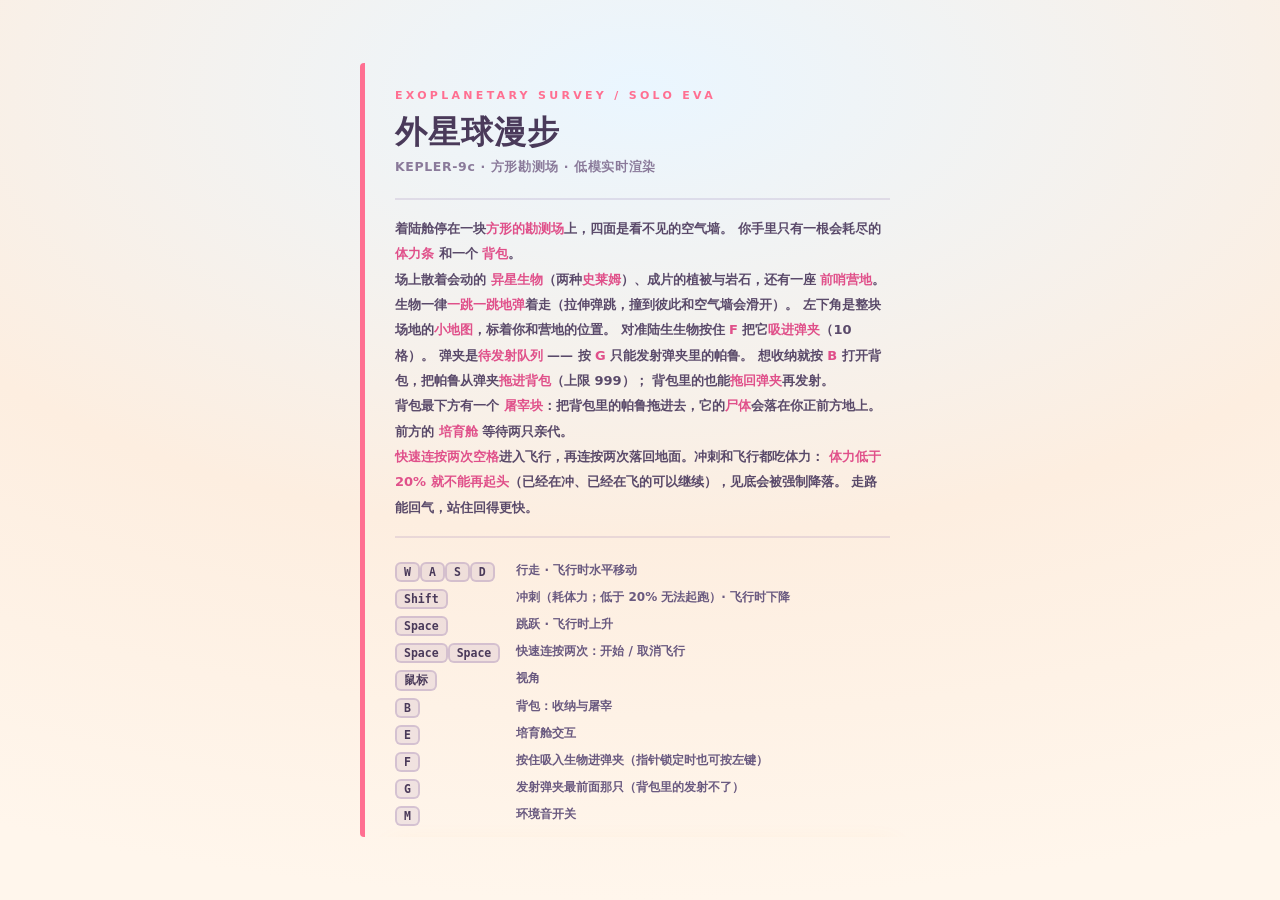
==== commit a22cd1a1: "Merged codes from Kcan" ====
--- a/index.html
+++ b/index.html
@@ -620,6 +620,7 @@
   <header><span id="chamber-name">GENESIS / 01</span><b id="chamber-phase">等待亲代</b></header>
   <div class="chamber-slots"><span id="chamber-left">左槽 · 空</span><span id="chamber-right">右槽 · 空</span></div>
   <div id="chamber-countdown"></div>
+  <div id="chamber-mutation"></div>
   <div class="chamber-controls">
     <span id="chamber-loaded"></span>
     <button id="chamber-fire" title="向瞄准的槽位投放（G）">投放</button>
@@ -750,6 +751,7 @@
 }
 const {createChamberSystem, CHAMBER_POSITIONS} = await import('./chamber-system.mjs');
 const {createWaterGun} = await import('./water-gun.mjs');
+const {BASE_MUTATION_RATE,normalizedRadiation,createInheritancePlan,resolveInheritancePlan} = await import('./mutation-rate.mjs');
 const {createBonePhysics} = await import('./bone-physics.mjs');
 const {createTripoClient, cloneOffspring, disposeModel} = await import('./tripo-runtime.mjs');
 
@@ -1485,6 +1487,9 @@
 globalThis.__campStats  = campStats;
 globalThis.__slimeStats = slimeStats;
 
+/* AssetPack environment replacements retain these runtime names and placements.
+   Source filenames and hashes: docs/asset-guide/import-map.json.
+   tree-01 remains original by request; grass-03 and stone-01/02/03 have no replacements. */
 /* name          n   缩放区间        占地半径 同类间距 离出生点 半边长         倾斜   成簇[k起,k止,r起,r止] 投影 */
 const PROP_DEFS = [
   { name: 'tree-01',  n: 16, s: [6.5, 11.0], radius: 5.0, minGap: 22, spawnClear: 16, half: ARENA - 12,     tilt: 0.04, clump: null,                 shadow: true  },
@@ -1813,6 +1818,8 @@
 
 async function buildCamp() {
   if (!GLTFLoader) return;
+  // Placement needs the imported vegetation's measured footprints, not an empty pending list.
+  await propsReady;
   const t0 = Date.now();
   const rnd = mulberry32(SEED + 707);
   const avoid = [
@@ -2386,6 +2393,21 @@
            否则 40 只史莱姆的落点会整体前移一位、整张地图重排。 */
   { key: 'slime-ring', name: '浮环史莱姆', count: 20, glb: 'slime-ring', body: 'A', speed: 0.52 },
   { key: 'slime-ball', name: '粘球史莱姆', count: 20, glb: 'slime-ball', body: 'A', speed: 0.72 },
+  /* Append after the slimes to preserve their seeded spawn positions.
+     Seeds use the pack's first 32 slots; the existing accessory slots follow. */
+  { key: 'knife-shiba', name: '持刀盾柴犬球', count: 3, glb: 'knife-shiba', body: 'A', speed: 0.62,
+    genomeSeed: [0,0,1,6,0, 0,1,0, 0,1,0, 1,1,0, 1,1,0, 0,1,0, 1,1,0, 0,1,0, 1,1,0, 1,1,0],
+    accessories: [0, 1] },
+  { key: 'kangaroo-peek', name: '偷偷看袋鼠', count: 3, glb: 'kangaroo-peek', body: 'A', speed: 0.72,
+    genomeSeed: [0,0,1,6,2, 0,1,3, 0,1,0, 1,1,0, 1,1,0, 0,1,0, 1,1,0, 0,1,0, 1,1,0, 1,1,0] },
+  { key: 'bull-aloof', name: '冷淡牛', count: 3, glb: 'bull-aloof', body: 'A', speed: 0.52,
+    genomeSeed: [0,0,1,6,2, 0,1,0, 0,1,0, 0,1,1, 1,1,0, 0,1,0, 1,1,0, 0,1,1, 1,1,0, 1,1,0] },
+  { key: 'baby-laugh', name: '捧腹大笑奶娃', count: 3, glb: 'baby-laugh', body: 'A', speed: 0.52,
+    genomeSeed: [0,0,1,0,2, 0,1,3, 0,1,0, 1,1,0, 1,1,0, 1,1,0, 1,1,0, 0,1,0, 1,1,0, 1,1,0] },
+  { key: 'sunny-sun', name: '太阳 Sunny', count: 3, glb: 'sunny-sun', body: 'A', speed: 0.62,
+    genomeSeed: [0,0,1,3,0, 0,1,3, 1,1,0, 1,1,0, 1,1,0, 1,1,0, 1,1,0, 1,1,0, 1,1,0, 0,1,1] },
+  { key: 'mind-sphere', name: '心灵探测球', count: 3, glb: 'mind-sphere', body: 'A', speed: 0.62,
+    genomeSeed: [0,0,5,0,0, 0,5,0, 1,5,0, 1,5,0, 1,5,0, 1,5,0, 1,5,0, 1,5,0, 1,5,0, 1,5,0] },
 ];
 /* 原来这里有 `const speciesSeen = Object.create(null);` —— **物种图鉴**的记账表。
    2026-09-23 连同"按 E 观测物种 / HUD 已观测 n/7 / 背包帕鲁页的图鉴区块 /
@@ -2456,7 +2478,7 @@
   }
 }
 
-/* ---------- 史莱姆：导入的 GLB 角色（场上**只有**这两种生物） ----------
+/* ---------- 导入的 GLB 角色（两种史莱姆 + 六种 AssetPack 生物） ----------
    与上面 5 个的关键区别是**异步**：GLB 要先解析。所以这一段独立成函数，
    用独立的随机流（SEED+808），碰不到 rndAnimal —— 所以"关掉程序化物种"
    这件事不会影响史莱姆的落点，世界布局仍然可复现。
@@ -2479,7 +2501,7 @@
     } catch (e) {
       const msg = sp.glb + ': ' + String((e && e.message) || e);
       slimeStats.failed.push(msg);
-      console.warn('[alien-walk] 史莱姆模型加载失败，跳过 —— ' + msg);
+      console.warn('[alien-walk] 生物模型加载失败，跳过 —— ' + msg);
       continue;
     }
     slimeStats.models++;
@@ -2534,7 +2556,7 @@
     slimeStats.species.push(sp.key + ' ×' + placed);
   }
   slimeStats.ms = Date.now() - t0;
-  console.log('[alien-walk] 史莱姆：' + slimeStats.models + ' 种 / ' + slimeStats.instances +
+  console.log('[alien-walk] 导入生物：' + slimeStats.models + ' 种 / ' + slimeStats.instances +
               ' 只（' + slimeStats.species.join('、') + '），' + slimeStats.ms + ' ms');
   {
     const b = BODY_BOX.A;
@@ -3642,8 +3664,8 @@
     }
   }
   // Music stays audible in the volume menu; world effects and animation remain paused.
-  syncAudioTrack(backgroundTrack,started&&!document.hidden,
-    (chamberSystem?.cinematic ? .14 : .32)*channelVolume('background'));
+  syncAudioTrack(backgroundTrack,started&&!document.hidden&&!chamberSystem?.cinematic,
+    .32*channelVolume('background'));
   const moving=running&&!bag.open&&!debugStill&&!chamberSystem?.cinematic;
   if(!moving)waterGun?.stop();
   syncAudioTrack(grassTrack,moving&&groundMoving&&!player.flying,.55*effectsVolume,true);
@@ -4166,7 +4188,7 @@
 ];
 const GENE_COUNT = GENE_DEFS.length;          // 36（前 32 位见 §1 表，33~36 是附属物）
 const tripoClient = createTripoClient({THREE, GLTFLoader});
-const GENE_MUTATE_P = 0.05;                   // 用户：每个基因位 5% 突变率
+const GENE_MUTATE_P = BASE_MUTATION_RATE;     // Base per-locus probability; full radiation raises it to 25%.
 
 const gi = key => GENE_DEFS.findIndex(d => d.key === key);   // key → 下标（只在定义处用一次）
 const G_BODY = gi('body'), G_BODYCOLOR = gi('bodyColor'), G_BODYTEX = gi('bodyTex'),
@@ -4203,6 +4225,15 @@
    基因是写提示词用的，写成"有"会真的生成出眼睛来。 */
 const FORM_SPHERE = 0, ON_NO = 1, TEX_JELLY = 3, COLOR_WHITE = 12, COLOR_LIGHTBLUE = 7;
 function initialGenomeFor(sp) {
+  if (sp.genomeSeed) {
+    const g = new Array(GENE_COUNT).fill(0);
+    sp.genomeSeed.forEach((value, i) => { g[i] = value; });
+    g[G_BODY] = Math.max(0, BODY_GRADES.indexOf(sp.body || 'A'));
+    const accessories = sp.accessories || [];
+    g[G_ATTACH_N] = accessories.length;
+    accessories.forEach((value, i) => { g[G_ATTACH1 + i] = value; });
+    return g;
+  }
   const g = new Array(GENE_COUNT).fill(0);
   for (let i = 0; i < GENE_COUNT; i++) {
     if (GENE_DEFS[i].opts === ON_OFF) g[i] = ON_NO;
@@ -4219,26 +4250,14 @@
    用户规则：
      · 「亲本的基因**各有 50%** 进入子代基因」⇒ **逐位**二选一（不是整段、不是取平均）。
        三种读法的差别很大，我按"逐位"实现 —— 这是**我的判断**，请确认。
-     · 「每个基因位置有 **5% 突变率**」⇒ 每位**独立** 5%（不是整体 5% 概率发生一次）。
+     · 每个可突变基因位独立判定，概率随本轮爱心进度从 5% 线性提升到 25%。
      · 「**整表随机**」⇒ 突变时在该位的**全部档位**里均匀重抽（不是只跳相邻档）。
    ⚠️ 有一个必须自己定的细节：整表随机**有可能抽回原值**，那样会出现
       "系统说'眼睛的有无发生了突变'、但前后一模一样"的观感矛盾。
       ⇒ 这里**保证突变后的值与原值不同**（档位只有 1 个时无法突变，跳过）。
       这是（我的判断），因为"说了突变却看不出变化"比"少突一次"更糟。 */
-function inheritGenome(ga, gb) {
-  const genome = new Array(GENE_COUNT);
-  const mutations = [];
-  for (let i = 0; i < GENE_COUNT; i++) {
-    genome[i] = (Math.random() < 0.5) ? ga[i] : gb[i];
-    if (Math.random() >= GENE_MUTATE_P) continue;
-    const n = GENE_DEFS[i].opts.length;
-    if (n < 2) continue;                       // 只有一档（骨骼）没什么可变
-    let v = genome[i];
-    do { v = Math.floor(Math.random() * n); } while (v === genome[i]);
-    genome[i] = v;
-    mutations.push(GENE_DEFS[i]);
-  }
-  return { genome, mutations };
+function inheritGenome(ga, gb, radiation=0) {
+  return resolveInheritancePlan(GENE_DEFS,createInheritancePlan(GENE_DEFS,ga,gb),radiation);
 }
 
 /* 突变提示：用户原话「告诉玩家**总共突变了哪些性状**，不具体说是什么性状」，
@@ -4246,6 +4265,8 @@
 function mutationLines(mutations) {
   return mutations.map(d => d.say + '发生了突变！！！');
 }
+
+const TRIPO_STYLE_PROMPT = '[主体], in the art style of Spore (2008 video game), cartoon sci-fi, stylized 3D, vibrant saturated colors, rounded low-poly shapes, smooth shading, exaggerated proportions, big expressive eyes, cute grotesque alien creature, clean minimal textures, soft lighting, playful whimsical tone, 2000s Maxis/EA CGI, alien planet, evolution game aesthetic, high quality render';
 
 /* ---------- 基因 → 提示词 ----------
    用户：「后代基因用于生成提示词，给 tripo3D api 生成模型。」
@@ -4257,6 +4278,8 @@
   const v = i => GENE_DEFS[i].opts[g[i]];
   const has = i => v(i) === '有';
   const parts = [];
+  parts.push(TRIPO_STYLE_PROMPT.replace('[主体]',
+    'A single ' + v(G_BODYFORM) + ' alien pet with ' + v(G_BODYCOLOR) + ' body color and ' + v(G_BODYTEX) + ' texture'));
   parts.push('单只 3D 卡通外星宠物，低多边形、圆润、适合实时渲染，无骨骼静态网格。');
   parts.push('主体形态：' + v(G_BODYFORM) + '；体型：' + v(G_BODY) + '；' +
              '主体颜色：' + v(G_BODYCOLOR) + '；主体质感：' + v(G_BODYTEX) + '。');
@@ -4327,7 +4350,7 @@
        接生 → 播动画（用户说动画不用我做）→ 得到后代 → **后代进背包**、
        **亲代留在槽位**（可以放回背包，也可以继续留着，都不强制再交配）。
      · 一只帕鲁移进槽位后**就不在背包里**了，要做别的操作必须先放回背包。
-     · 基因在**点击交配时**立即算定，但**不告诉玩家**；接生时才给结果。
+     · 开始时固定每位的继承、突变随机数；辐射后确认概率，再定稿并提交模型生成。
      · 「暂停(Esc) 时不走时间」⇒ 计时只在**未暂停**时累加。
    ============================================================ */
 const BREED_PAIRS = CHAMBER_POSITIONS.length;
@@ -4337,11 +4360,11 @@
 
 const breeding = {
   slots: new Array(BREED_SLOTS).fill(null),
-  /* 每对一条状态：idle（可交配/可换人）→ running（生成中）→ ready（可接生）→ 接生后回 idle。
-     `genome` / `mutations` / `prompt` 在**点交配时**就写好，但 UI **不显示**（用户要求）。 */
+  /* idle -> irradiating -> running -> ready -> idle; generated genes are immutable after confirmation. */
   pairs: Array.from({ length: BREED_PAIRS }, () => ({
     state: 'idle', ms: 0, genome: null, mutations: [], prompt: '',
     generation: null, model: null, modelInfo: null,
+    inheritancePlan:null,radiation:0,mutationRate:GENE_MUTATE_P,genesLocked:false,
   })),
   result: null,                               // 最近一次接生的结果（给"突变点"提示用）
 };
@@ -4388,28 +4411,47 @@
   return breeding.pairs[p].state === 'idle' && pairReady(p);
 }
 
-/* 算定本轮基因并提交生成；离线时只推进明确标示的演示进度。 */
+/* Prepare one genetic roll per locus, but do not submit a paid generation before radiation is confirmed. */
 function startMate(p) {
   if (!pairCanMate(p)) return false;
   const [i, j] = pairSlots(p);
   const ga = genomeOfPal(breeding.slots[i]);
   const gb = genomeOfPal(breeding.slots[j]);
-  const r = inheritGenome(ga, gb);
   const pr = breeding.pairs[p];
-  pr.genome = r.genome;
-  pr.mutations = r.mutations;                 // 攒着，接生时才说
-  pr.prompt = genomeToPrompt(r.genome);
+  pr.inheritancePlan=createInheritancePlan(GENE_DEFS,ga,gb);
+  pr.radiation=0;pr.mutationRate=GENE_MUTATE_P;pr.genesLocked=false;
   pr.ms = 0;
+  pr.state='irradiating';
+  updateMateRadiation(p,0);
+  blip(700, 0.12, 'triangle', 0.07);
+  return true;
+}
+
+function updateMateRadiation(p,value) {
+  const pr=breeding.pairs[p];
+  if(!pr||pr.state!=='irradiating'||pr.genesLocked||!pr.inheritancePlan)return false;
+  const result=resolveInheritancePlan(GENE_DEFS,pr.inheritancePlan,
+    Math.max(pr.radiation,normalizedRadiation(value)));
+  Object.assign(pr,result);
+  pr.prompt=genomeToPrompt(pr.genome);
+  return true;
+}
+
+function confirmMateRadiation(p,value=breeding.pairs[p]?.radiation) {
+  const pr=breeding.pairs[p];
+  if(!updateMateRadiation(p,value))return false;
+  pr.genesLocked=true;
+  pr.inheritancePlan=null;
   pr.state = 'running';
   if (tripoClient.required) {
     pr.generation = {id:crypto.randomUUID(), genome:pr.genome.slice(), prompt:pr.prompt, status:'submitting', progress:0};
     void generateOffspringModel(pr);
   }
-  blip(700, 0.12, 'triangle', 0.07);
   return true;
 }
 
 function offspringProgress(pr) {
+  if(pr.state==='irradiating')return {percent:0,stage:'irradiating',offline:!tripoClient.required};
   if(!tripoClient.required) {
     const percent=pr.state==='idle'?0:pr.state==='ready'?100:
       BREED_MS>0?Math.min(100,pr.ms/BREED_MS*100):100;
@@ -4443,7 +4485,8 @@
 function abortOffspringGeneration(pr) {
   // User explicitly ends this attempt. A pending remote task stays in the local journal.
   if (pr.model) disposeModel(pr.model, true);
-  Object.assign(pr, {state:'idle', ms:0, genome:null, mutations:[], prompt:'', generation:null, model:null, modelInfo:null});
+  Object.assign(pr, {state:'idle', ms:0, genome:null, mutations:[], prompt:'', generation:null, model:null, modelInfo:null,
+    inheritancePlan:null,radiation:0,mutationRate:GENE_MUTATE_P,genesLocked:false});
 }
 
 function offspringPreview(pr) {
@@ -4498,6 +4541,8 @@
     turning: 0, phase: 0, timer: 2,
   });
   ent.genome = pr.genome.slice();
+  ent.mutationRate=pr.mutationRate;
+  ent.radiationProgress=pr.radiation;
   ent.modelTaskId = pr.modelInfo?.taskId || null;
   ent.modelUrl = pr.modelInfo?.modelUrl || null;
   ent.generationPrompt = pr.prompt;
@@ -4508,12 +4553,14 @@
   ent.g.visible = false;
   if (destination === 'bag') pals.push(ent);
 
-  breeding.result = { mutations: pr.mutations.slice(), name: form, prompt: pr.prompt };
+  breeding.result = { mutations: pr.mutations.slice(), name: form, prompt: pr.prompt,
+    mutationRate:pr.mutationRate,radiationProgress:pr.radiation };
   pr.state = 'idle';
   pr.ms = 0;
   if (pr.model) disposeModel(pr.model);
   pr.model = null; pr.modelInfo = null; pr.generation = null;
   pr.genome = null; pr.mutations = []; pr.prompt = '';
+  pr.inheritancePlan=null;pr.radiation=0;pr.mutationRate=GENE_MUTATE_P;pr.genesLocked=false;
   blip(920, 0.16, 'sine', 0.08);
   return ent;
 }
@@ -4527,6 +4574,28 @@
   const k = a.species.key;
   if (!_initialGenomeCache.has(k)) _initialGenomeCache.set(k, initialGenomeFor(a.species));
   return _initialGenomeCache.get(k);
+}
+
+/* Keep the in-capsule hint short: it previews inherited traits without exposing
+   the full generated prompt or the future offspring genome. */
+function parentTraitHint(a,label) {
+  if (!a) return '';
+  const g=genomeOfPal(a),v=i=>GENE_DEFS[i].opts[g[i]],traits=[
+    v(G_BODYFORM),'体型'+v(G_BODY),v(G_BODYCOLOR),v(G_BODYTEX)];
+  const parts=[
+    ['eyeOn','eyeColor','eyeForm','眼睛'],
+    ['earOn','earColor','earForm','耳朵'],
+    ['hornOn','hornColor','hornForm','角冠'],
+    ['wingOn','wingColor','wingForm','翅膀'],
+    ['tailOn','tailColor','tailForm','尾巴'],
+    ['limbOn','limbColor','limbForm','四肢'],
+  ];
+  for(const [on,color,form,name] of parts) {
+    if(v(gi(on))==='有') traits.push(name+'·'+v(gi(color))+'·'+v(gi(form)));
+  }
+  const accessories=attachListOf(g);
+  if(accessories.length)traits.push('附属物·'+accessories.join('、'));
+  return label+'：'+a.species.name+' · '+traits.slice(0,5).join(' · ');
 }
 
 /* 背包/槽位格子上显示的"体型"。
@@ -4749,6 +4818,9 @@
   THREE, scene, camera, player,
   host: p => ({
     parents: () => breeding.slots.slice(p*2,p*2+2),
+    parentHints: () => breeding.slots.slice(p*2,p*2+2)
+      .map((parent,index) => parentTraitHint(parent,index===0?'亲代 A':'亲代 B'))
+      .filter(Boolean),
     job: () => breeding.pairs[p],
     remaining: () => Math.max(0, BREED_MS - breeding.pairs[p].ms),
     progress: () => offspringProgress(breeding.pairs[p]),
@@ -4791,6 +4863,10 @@
       return true;
     },
     start: () => startMate(p),
+    setRadiation: value => updateMateRadiation(p,value),
+    confirmRadiation: value => confirmMateRadiation(p,value),
+    stopRadiation: () => waterGun?.stop(),
+    mutation: () => ({rate:breeding.pairs[p].mutationRate,locked:breeding.pairs[p].genesLocked}),
     preview: () => offspringPreview(breeding.pairs[p]),
     generation: () => breeding.pairs[p].generation,
     retryGeneration: () => { void generateOffspringModel(breeding.pairs[p], true); },
@@ -4802,6 +4878,7 @@
     notice: text => showToast(text, 'GENESIS / '+String(p+1).padStart(2,'0')),
     isMuted: () => muted,
     effectsVolume: () => channelVolume('effects'),
+    musicVolume: () => channelVolume('background'),
     celebrate: playBirthCelebration,
     toggleSound: toggleMute,
     setCinematic(value) {
@@ -4830,9 +4907,10 @@
 el('water-action').addEventListener('click',()=>chamberSystem.interact());
 function updateWaterAction() {
   const near=chamberSystem.waterNearby!==null;
-  const available=waterGun.equipped?!near:near;
+  const confirm=waterGun.equipped&&chamberSystem.canConfirmRadiation;
+  const available=waterGun.equipped?(!near||confirm):near;
   el('water-action').hidden=!started||paused||bag.open||chamberSystem.cinematic||!available;
-  el('water-action-label').textContent=waterGun.equipped?'收起爱心辐射枪':'领取爱心辐射枪';
+  el('water-action-label').textContent=confirm?'确认生成':waterGun.equipped?'收起爱心辐射枪':'领取爱心辐射枪';
 }
 
 /* 「拾取素材的浮动提示」已随矿/孢子/星岩一起撤掉（element #pick、CSS、flashPick 全删）。 */
--- a/chamber.css
+++ b/chamber.css
@@ -8,6 +8,7 @@
 .chamber-slots span:last-child{border-color:#dcc074}
 .chamber-slots .aimed{background:#d9efeb}
 #chamber-countdown{min-height:20px;margin:6px 0;color:#6a7661;text-align:right;font-variant-numeric:tabular-nums}
+#chamber-mutation{min-height:20px;margin:4px 0 8px;color:#ab3c70;text-align:right;font-variant-numeric:tabular-nums}
 .chamber-controls{display:grid;grid-template-columns:1fr 46px 46px;align-items:center;gap:6px}
 #chamber-loaded{min-width:0;overflow-wrap:anywhere;color:#5d7377}
 #chamber-hud button,#chamber-performance button{min-height:36px;border:1px solid #a7c3be;border-radius:5px;background:#f3f9f6;color:#29454c;font:inherit;cursor:pointer;padding:6px 10px;letter-spacing:0}
@@ -40,10 +41,10 @@
 #fusion-qte>div:first-child{display:flex;justify-content:space-between;align-items:center}
 #fusion-count{font:600 24px ui-monospace,monospace}
 #fusion-speed{font:16px ui-monospace,monospace;color:#4c7569}
-#fusion-ticks{display:grid;grid-template-columns:repeat(10,1fr);gap:5px;margin:12px 0}
-#fusion-ticks i{height:5px;background:#b7d1c6}
-#fusion-ticks i.active{background:#377f70}
+#fusion-progress{height:10px;margin:12px 0;border:1px solid #b7d1c6;border-radius:999px;background:#dceae4;overflow:hidden}
+#fusion-progress-fill{display:block;width:0;height:100%;border-radius:inherit;background:linear-gradient(90deg,#45b998,#f0bd61,#f0648b);transition:width .08s linear}
 #chamber-performance #fusion-boost{width:100%;height:44px;background:#377f70;color:white;border-color:#377f70;font-size:16px}
+#chamber-performance #fusion-boost:disabled{opacity:.55;cursor:default}
 #fusion-result{position:absolute;bottom:42px;left:16px;right:16px;text-align:center;font-size:20px;font-weight:600;color:#365d47}
 @media(max-width:600px){
   #chamber-hud{right:12px;top:88px;width:230px;padding:10px;font-size:11px}
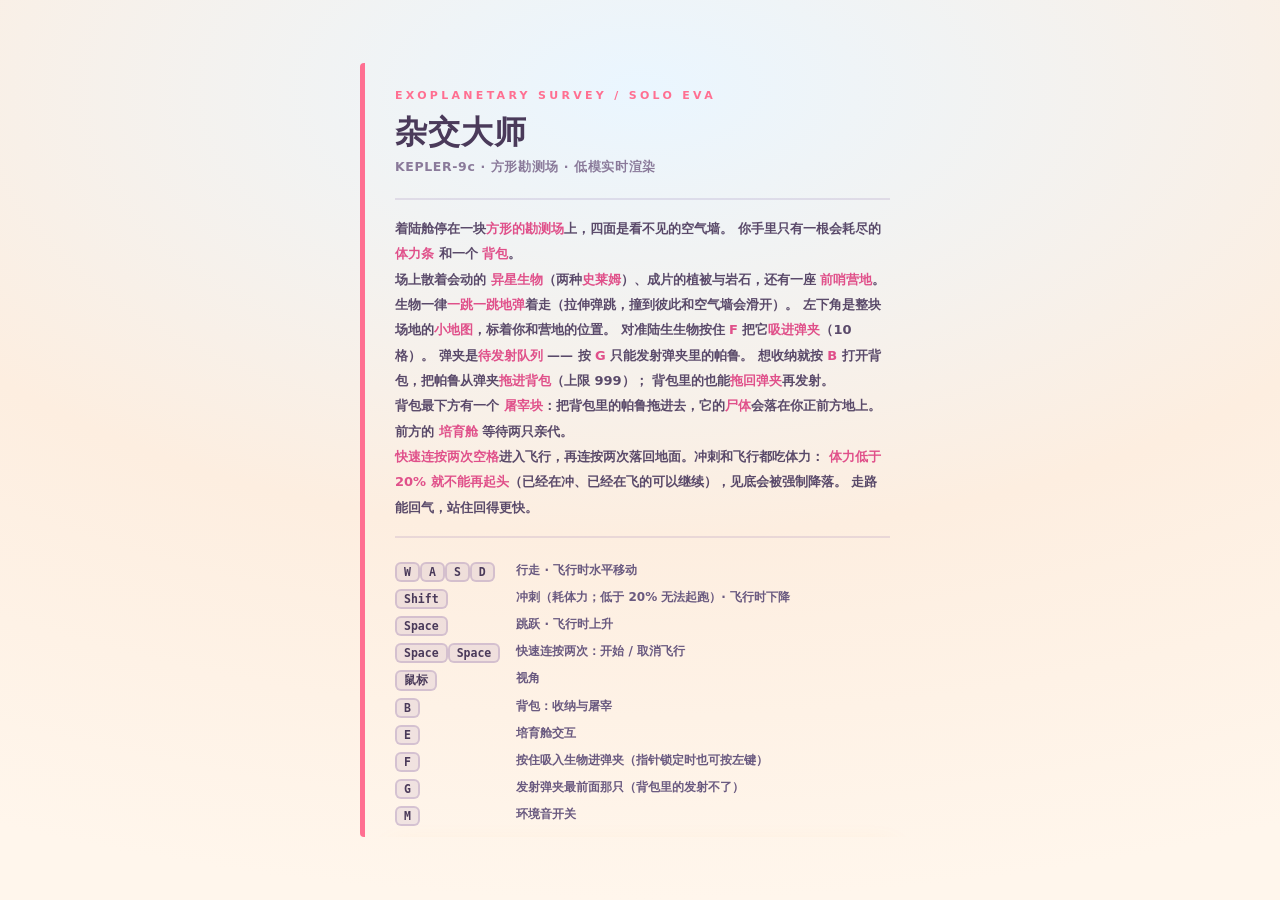
==== commit 6c1cd318: "Changed the name of game" ====
--- a/index.html
+++ b/index.html
@@ -5,7 +5,7 @@
 <meta name="viewport" content="width=device-width,initial-scale=1,viewport-fit=cover" />
 <!-- 内联空图标：省掉每次访问的 /favicon.ico 404 -->
 <link rel="icon" href="data:image/svg+xml,%3Csvg xmlns='http://www.w3.org/2000/svg' viewBox='0 0 32 32'%3E%3Ccircle cx='16' cy='16' r='13' fill='%237a4a9e'/%3E%3Ccircle cx='11' cy='12' r='4' fill='%2363e7ff'/%3E%3C/svg%3E" />
-<title>KEPLER-9c · 外星球漫步</title>
+<title>杂交大师</title>
 <link rel="stylesheet" href="./chamber.css" />
 <style>
   :root{
@@ -531,7 +531,7 @@
 
   <div id="topleft" class="panel">
     <div class="site">KEPLER-9c · 巡测任务</div>
-    <div class="title">外星球漫步</div>
+    <div class="title">杂交大师</div>
   </div>
 
   <!-- 顶部中间：弹夹 —— **这里原来是罗盘**。
@@ -651,7 +651,7 @@
 <div id="intro">
   <div class="card">
     <div class="eyebrow">EXOPLANETARY SURVEY / SOLO EVA</div>
-    <h1>外星球漫步</h1>
+    <h1>杂交大师</h1>
     <div class="tag">KEPLER-9c · 方形勘测场 · 低模实时渲染</div>
     <div class="brief">
       着陆舱停在一块<b>方形的勘测场</b>上，四面是看不见的空气墙。
